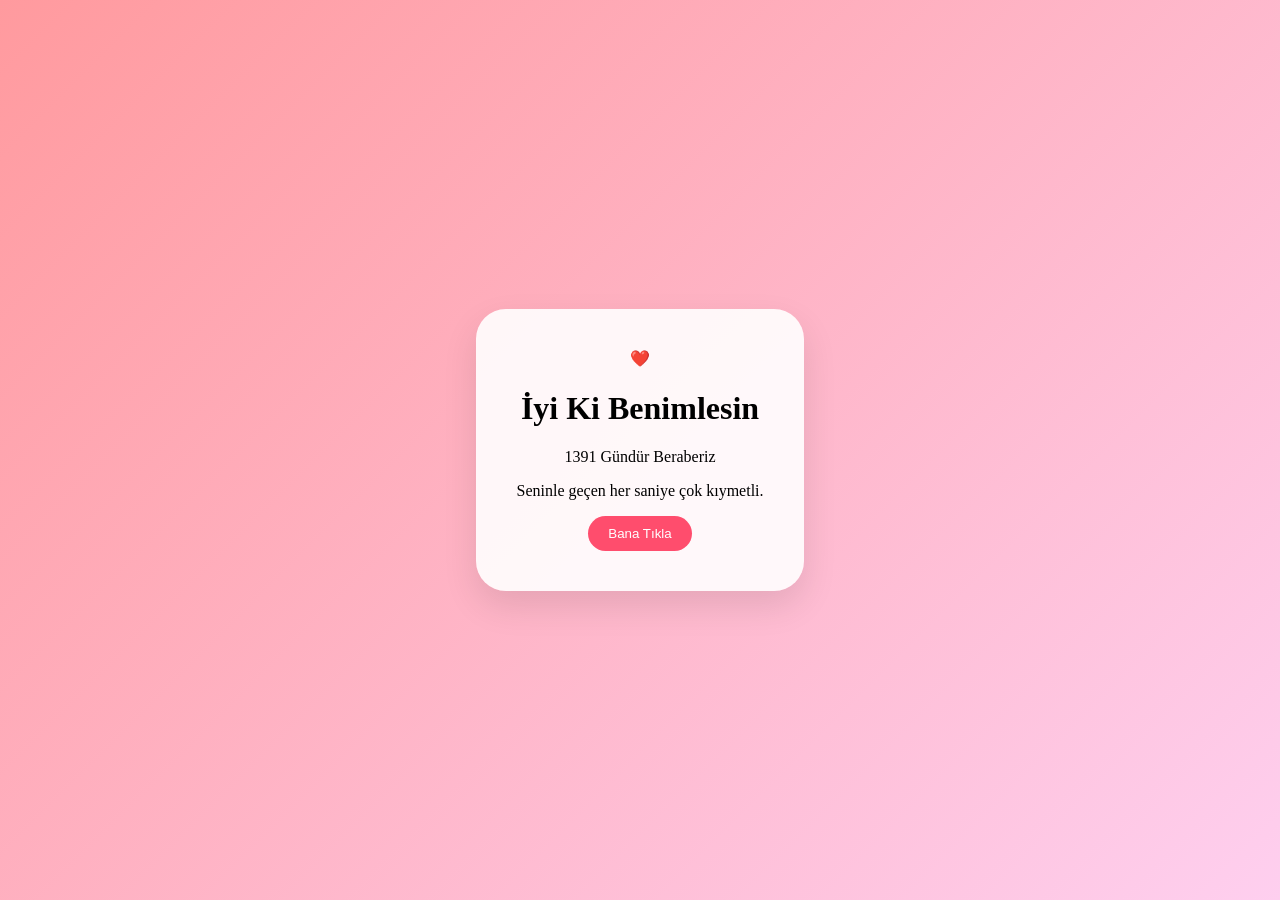
==== index.html @ 83ee34c5 "Add files via upload" ====
<link rel="stylesheet" href="style.css">
<!DOCTYPE html>
<html lang="tr">
<head>
    <meta charset="UTF-8">
    <title>Sana Özel | ❤️</title>
    <link rel="stylesheet" href="style.css">
</head>
<body>
    <div class="card">
        <div class="heart-icon">❤️</div>
        <h1>İyi Ki Benimlesin</h1>
        <div id="counter">Hesaplanıyor...</div>
        <p>Seninle geçen her saniye çok kıymetli.</p>
        <button onclick="mesajGoster()">Bana Tıkla</button>
    </div>
 <script src="script.js"></script>
</body>
</html>
---- style.css ----
body {
    background: linear-gradient(135deg, #ff9a9e 0%, #fecfef 100%);
    height: 100vh;
    display: flex;
    justify-content: center;
    align-items: center;
    margin: 0;
}

.card {
    background: rgba(255, 255, 255, 0.9);
    padding: 40px;
    border-radius: 30px;
    text-align: center;
    box-shadow: 0 15px 35px rgba(0,0,0,0.1);
}

button {
    background: #ff4d6d;
    color: white;
    border: none;
    padding: 10px 20px;
    border-radius: 20px;
    cursor: pointer;
    transition: 0.3s;
}

button:hover { transform: scale(1.1); }
---- style.css ----
body {
    background: linear-gradient(135deg, #ff9a9e 0%, #fecfef 100%);
    height: 100vh;
    display: flex;
    justify-content: center;
    align-items: center;
    margin: 0;
}

.card {
    background: rgba(255, 255, 255, 0.9);
    padding: 40px;
    border-radius: 30px;
    text-align: center;
    box-shadow: 0 15px 35px rgba(0,0,0,0.1);
}

button {
    background: #ff4d6d;
    color: white;
    border: none;
    padding: 10px 20px;
    border-radius: 20px;
    cursor: pointer;
    transition: 0.3s;
}

button:hover { transform: scale(1.1); }
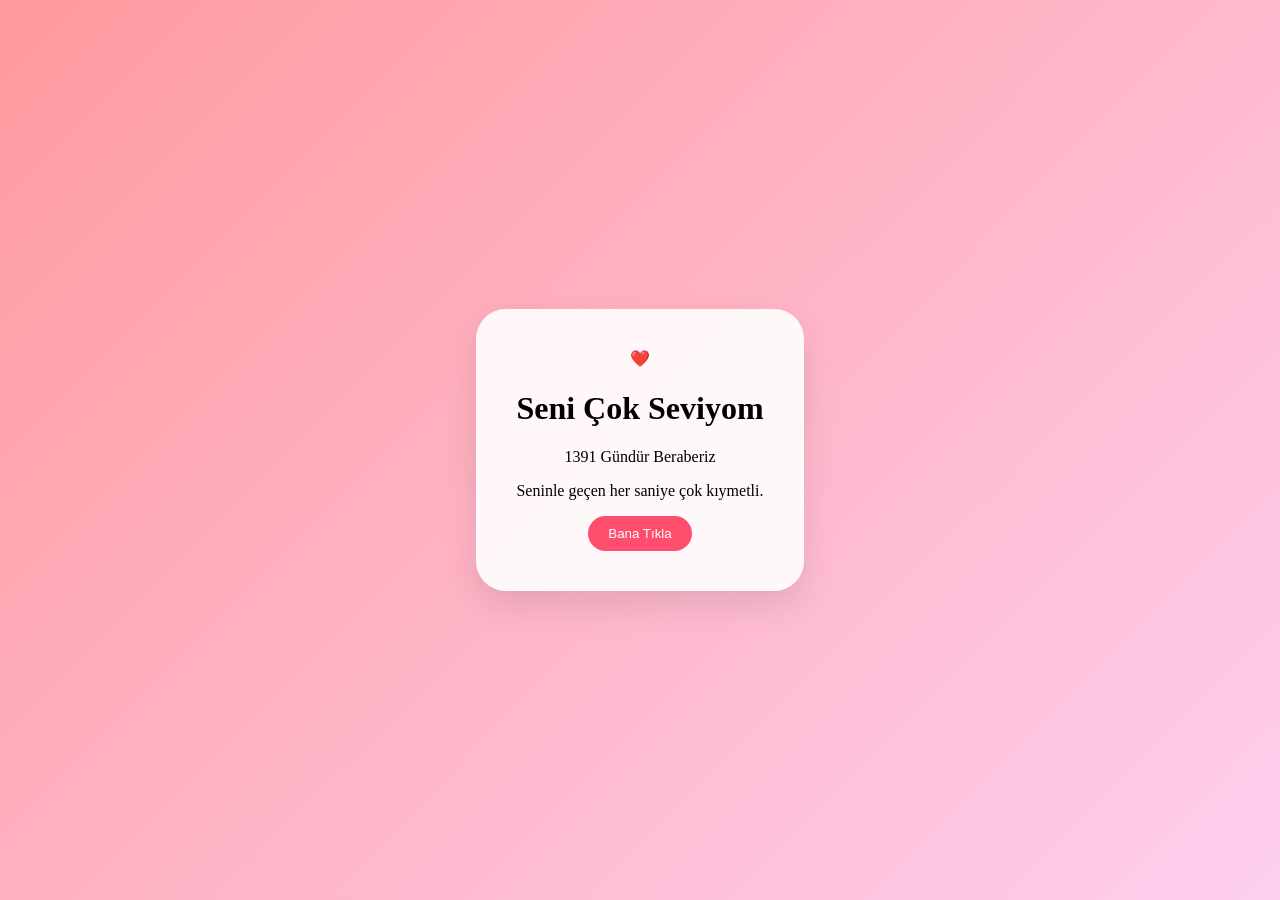
==== commit 3fb758ea: "Update index.html" ====
--- a/index.html
+++ b/index.html
@@ -9,11 +9,11 @@
 <body>
     <div class="card">
         <div class="heart-icon">❤️</div>
-        <h1>İyi Ki Benimlesin</h1>
+        <h1>Seni Çok Seviyom</h1>
         <div id="counter">Hesaplanıyor...</div>
         <p>Seninle geçen her saniye çok kıymetli.</p>
         <button onclick="mesajGoster()">Bana Tıkla</button>
     </div>
  <script src="script.js"></script>
 </body>
-</html>+</html>
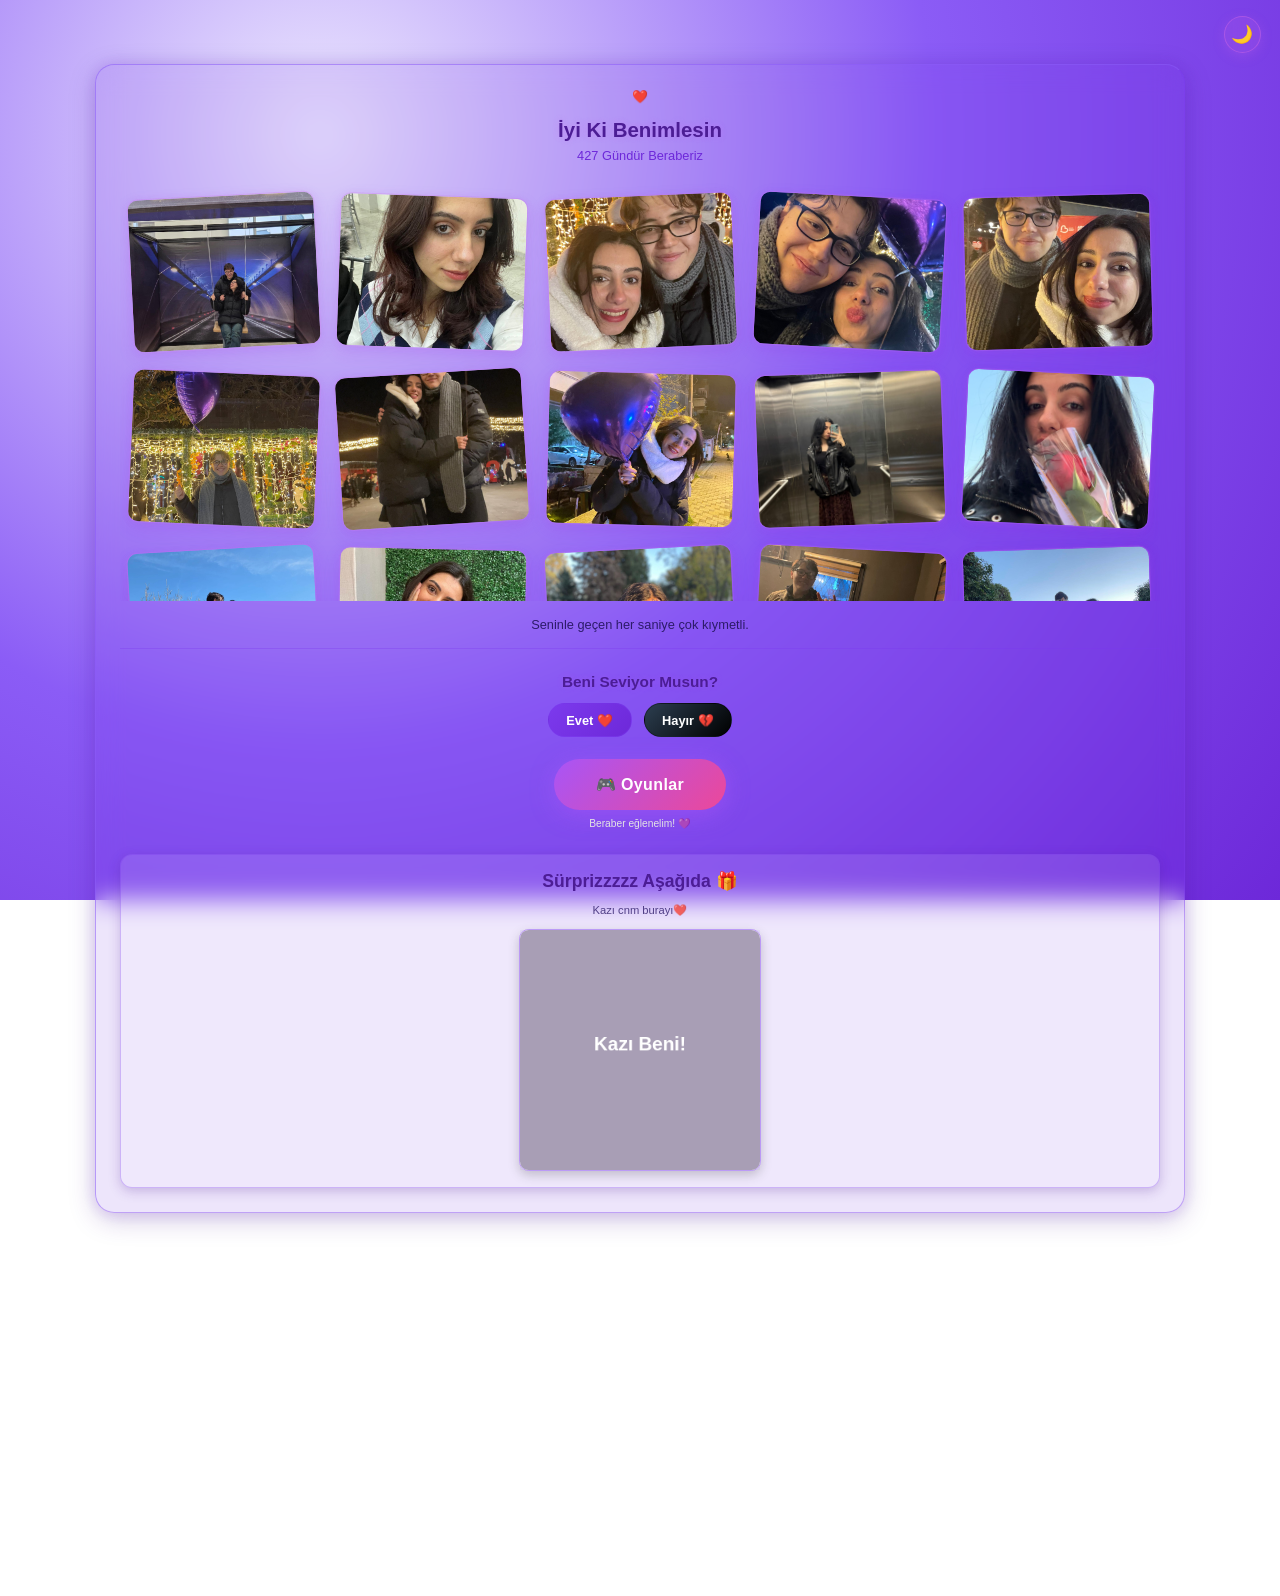
==== commit 6052b3bc: "Add files via upload" ====
--- a/index.html
+++ b/index.html
@@ -1,19 +1,113 @@
-<link rel="stylesheet" href="style.css">
 <!DOCTYPE html>
 <html lang="tr">
+
 <head>
     <meta charset="UTF-8">
+    <meta name="viewport" content="width=device-width, initial-scale=1.0">
     <title>Sana Özel | ❤️</title>
     <link rel="stylesheet" href="style.css">
 </head>
+
 <body>
+    <!-- Gece Modu Toggle Button -->
+    <button id="darkModeToggle" class="dark-mode-btn" title="Gece/Gündüz Modunu Değiştir">
+        <span class="btn-icon">🌙</span>
+    </button>
+
+    <!-- Gece Modu Yıldızları -->
+    <div id="starContainer" class="star-container"></div>
+
+    <!-- Gece Modu Mesajı -->
+    <div class="night-message">Sen benim karanlıktaki ışığımsın ✨</div>
+
     <div class="card">
         <div class="heart-icon">❤️</div>
-        <h1>Seni Çok Seviyom</h1>
+        <h1>İyi Ki Benimlesin</h1>
+
         <div id="counter">Hesaplanıyor...</div>
+
+        <div class="gallery">
+            <img src="foto1.jpeg" alt="Anı 1">
+            <img src="foto2.jpeg" alt="Anı 2">
+            <img src="foto3.jpeg" alt="Anı 3">
+            <img src="foto4.jpeg" alt="Anı 4">
+            <img src="foto5.jpeg" alt="Anı 5">
+            <img src="foto6.jpeg" alt="Anı 6">
+            <img src="foto7.jpeg" alt="Anı 7">
+            <img src="foto8.jpeg" alt="Anı 8">
+            <img src="foto9.jpeg" alt="Anı 9">
+            <img src="foto10.jpeg" alt="Anı 10">
+            <img src="foto11.jpeg" alt="Anı 11">
+            <img src="foto12.jpeg" alt="Anı 12">
+            <img src="foto13.jpeg" alt="Anı 13">
+            <img src="foto14.jpeg" alt="Anı 14">
+            <img src="foto15.jpeg" alt="Anı 15">
+        </div>
+
         <p>Seninle geçen her saniye çok kıymetli.</p>
-        <button onclick="mesajGoster()">Bana Tıkla</button>
+
+        <div class="question-box">
+            <h2>Beni Seviyor Musun?</h2>
+            <div class="action-buttons">
+                <button id="btnYes" onclick="loveYes()">Evet ❤️</button>
+                <button id="btnNo">Hayır 💔</button>
+            </div>
+        </div>
+
+        <!-- Oyunlar Linki -->
+        <div style="text-align:center; margin: 28px 0 8px;">
+            <a href="oyunlar.html" style="
+                display: inline-flex;
+                align-items: center;
+                gap: 14px;
+                background: linear-gradient(135deg, #a855f7, #ec4899);
+                color: white;
+                text-decoration: none;
+                padding: 20px 52px;
+                border-radius: 60px;
+                font-family: 'Outfit', sans-serif;
+                font-size: 1.25rem;
+                font-weight: 700;
+                letter-spacing: 0.5px;
+                box-shadow: 0 6px 28px rgba(168,85,247,0.55);
+                transition: transform 0.2s, box-shadow 0.2s;
+            " onmouseover="this.style.transform='translateY(-3px)';this.style.boxShadow='0 8px 30px rgba(168,85,247,0.65)'"
+                onmouseout="this.style.transform='';this.style.boxShadow='0 4px 20px rgba(168,85,247,0.45)'">
+                🎮 Oyunlar
+            </a>
+            <p style="color:#e4e4e4;font-size:0.8rem;margin-top:10px;">Beraber eğlenelim! 💜</p>
+        </div>
+
+        <!-- Kazı Kazan Oyunu -->
+        <div class="scratch-card-container">
+            <h3>Sürprizzzzz Aşağıda 🎁</h3>
+            <p class="scratch-instruction">Kazı cnm burayı❤️</p>
+            <div class="scratch-wrapper">
+                <!-- Kazındıktan sonra altta görünecek sürpriz içerik -->
+                <div class="scratch-content" id="scratchContent">
+                    <img src="foto1.jpeg" alt="Sürpriz Fotoğraf" class="scratch-image">
+                    <div class="scratch-message">Sonsuza dek seninle... 💜</div>
+                </div>
+                <!-- Üstteki kazınabilir katman -->
+                <canvas id="scratchCanvas"></canvas>
+            </div>
+        </div>
     </div>
- <script src="script.js"></script>
+
+    <!-- Modal Kutusu -->
+    <div id="imageModal" class="modal">
+        <span class="close-btn" onclick="closeModal()">&times;</span>
+        <button class="nav-btn prev-btn" onclick="prevImage()">&#10094;</button>
+        <button class="nav-btn next-btn" onclick="nextImage()">&#10095;</button>
+        <div class="modal-content">
+            <img id="modalImage" src="" alt="Büyütülmüş Fotoğraf">
+            <textarea id="modalText"
+                placeholder="Bu fotoğrafla ilgili bir anı veya not yaz... (Yazdıkların otomatik kaydedilir)"
+                oninput="saveText()"></textarea>
+        </div>
+    </div>
+
+    <script src="script.js"></script>
 </body>
-</html>
+
+</html>
--- a/style.css
+++ b/style.css
@@ -1,28 +1,873 @@
-body {
-    background: linear-gradient(135deg, #ff9a9e 0%, #fecfef 100%);
-    height: 100vh;
-    display: flex;
-    justify-content: center;
-    align-items: center;
-    margin: 0;
-}
-
-.card {
-    background: rgba(255, 255, 255, 0.9);
-    padding: 40px;
-    border-radius: 30px;
-    text-align: center;
-    box-shadow: 0 15px 35px rgba(0,0,0,0.1);
-}
-
-button {
-    background: #ff4d6d;
-    color: white;
-    border: none;
-    padding: 10px 20px;
-    border-radius: 20px;
-    cursor: pointer;
-    transition: 0.3s;
-}
-
-button:hover { transform: scale(1.1); }+/* Mor Rüya Tema Güncellemesi (Glassmorphism & Lavanta/Lila Tonları) */
+
+/* ===== CSS RENK VARİABLLERi ===== */
+:root {
+    /* AÇIK MOD — Aydınlık Violet-Mor Tema (koyu temayla uyumlu) */
+    --text-color: #2d1b69;
+    --title-color: #4c1d95;
+    --counter-color: #6d28d9;
+    --button-primary-1: #7c3aed;
+    --button-primary-2: #6d28d9;
+    --button-hover-1: #8b5cf6;
+    --button-hover-2: #7c3aed;
+    --button-secondary: #a78bfa;
+    --card-bg: rgba(109, 40, 217, 0.12);
+    --card-border: rgba(124, 58, 237, 0.4);
+    --card-border-light: rgba(139, 92, 246, 0.55);
+    --card-shadow: rgba(76, 29, 149, 0.25);
+    --card-shadow-light: rgba(109, 40, 217, 0.15);
+    --border-color: rgba(124, 58, 237, 0.3);
+    --scrollbar-track: rgba(109, 40, 217, 0.1);
+    --scrollbar-thumb: rgba(109, 40, 217, 0.4);
+    --scrollbar-thumb-hover: rgba(109, 40, 217, 0.7);
+    --img-border: rgba(124, 58, 237, 0.45);
+    --img-shadow: rgba(76, 29, 149, 0.25);
+    --img-shadow-light: rgba(109, 40, 217, 0.15);
+    --modal-bg: rgba(76, 29, 149, 0.5);
+    --modal-content-bg: rgba(109, 40, 217, 0.3);
+    --modal-border: rgba(139, 92, 246, 0.45);
+    --modal-shadow: rgba(76, 29, 149, 0.35);
+    --modal-text-bg: rgba(255, 255, 255, 0.2);
+    --modal-text-color: #1e0a4e;
+    --modal-text-placeholder: rgba(30, 10, 78, 0.45);
+    --close-btn-color: rgba(76, 29, 149, 0.85);
+    --close-btn-hover: #2d1b69;
+    --night-msg-bg: rgba(109, 40, 217, 0.18);
+    --night-msg-border: rgba(124, 58, 237, 0.4);
+    --night-msg-color: #2d1b69;
+    --dark-mode-btn-bg: rgba(109, 40, 217, 0.2);
+    --dark-mode-btn-border: rgba(124, 58, 237, 0.55);
+    --dark-mode-btn-hover-bg: rgba(109, 40, 217, 0.32);
+    --dark-mode-btn-shadow: rgba(109, 40, 217, 0.45);
+}
+
+body.dark-mode {
+    /* KOYU MOD (Dark Mode) - Koyu Mor Tema */
+    --bg-gradient-1: #0a0505;
+    --bg-gradient-2: #16213e;
+    --text-color: #e6e6fa;
+    --title-color: #e6e6fa;
+    --counter-color: #d8b4e2;
+    --button-primary-1: #9b59b6;
+    --button-primary-2: #6a0dad;
+    --button-hover-1: #a86cc1;
+    --button-hover-2: #7b1fa2;
+    --button-secondary: #553c60;
+    --card-bg: rgba(20, 5, 35, 0.35);
+    --card-border: rgba(100, 50, 150, 0.3);
+    --card-border-light: rgba(100, 50, 150, 0.2);
+    --card-shadow: rgba(0, 0, 0, 0.6);
+    --card-shadow-light: rgba(99, 39, 120, 0.3);
+    --border-color: rgba(255, 255, 255, 0.1);
+    --scrollbar-track: rgba(0, 0, 0, 0.2);
+    --scrollbar-thumb: rgba(155, 89, 182, 0.5);
+    --scrollbar-thumb-hover: rgba(155, 89, 182, 0.8);
+    --img-border: rgba(255, 255, 255, 0.2);
+    --img-shadow: rgba(0, 0, 0, 0.4);
+    --img-shadow-light: rgba(155, 89, 182, 0.15);
+    --modal-bg: rgba(10, 2, 15, 0.85);
+    --modal-content-bg: rgba(30, 10, 45, 0.4);
+    --modal-border: rgba(255, 255, 255, 0.15);
+    --modal-shadow: rgba(0, 0, 0, 0.5);
+    --modal-text-bg: rgba(0, 0, 0, 0.3);
+    --modal-text-color: #e6e6fa;
+    --modal-text-placeholder: rgba(230, 230, 250, 0.5);
+    --close-btn-color: rgba(255, 255, 255, 0.7);
+    --close-btn-hover: #fff;
+    --night-msg-bg: rgba(30, 10, 45, 0.6);
+    --night-msg-border: rgba(255, 255, 255, 0.2);
+    --night-msg-color: #e6e6fa;
+    --dark-mode-btn-bg: rgba(255, 255, 255, 0.1);
+    --dark-mode-btn-border: rgba(255, 255, 255, 0.2);
+    --dark-mode-btn-hover-bg: rgba(255, 255, 255, 0.2);
+    --dark-mode-btn-shadow: rgba(255, 255, 255, 0.3);
+}
+
+/* ===== GLOBAL AKIŞLI GEÇİŞ — tüm renkler kayarak değişsin ===== */
+*,
+*::before,
+*::after {
+    transition:
+        background-color 0.9s cubic-bezier(0.4, 0, 0.2, 1),
+        background 0.9s cubic-bezier(0.4, 0, 0.2, 1),
+        color 0.9s cubic-bezier(0.4, 0, 0.2, 1),
+        border-color 0.9s cubic-bezier(0.4, 0, 0.2, 1),
+        box-shadow 0.9s cubic-bezier(0.4, 0, 0.2, 1),
+        opacity 0.9s ease;
+}
+
+/* ===== AÇIK MOD (Light Mode) ===== */
+body {
+    /* Aydınlık mor — koyu temayla uyumlu gündüz rengi */
+    background: radial-gradient(circle at 25% 15%, #ede9fe 0%, #8b5cf6 50%, #6d28d9 100%);
+    background-attachment: fixed; /* Kaydırınca arka plan sabit kalsın */
+    min-height: 125vh; /* zoom: 0.8 olduğu için 100/0.8 = 125 */
+    width: 125vw;
+    display: flex;
+    justify-content: center;
+    padding: 60px 0; /* İçerik uzadıkça üstten kesilmemesi için padding */
+    box-sizing: border-box;
+    margin: 0;
+    color: var(--text-color);
+    font-family: 'Segoe UI', Tahoma, Geneva, Verdana, sans-serif;
+    overflow-y: auto; /* Site artık aşağı kaydırılabilir */
+    overflow-x: hidden;
+    position: relative;
+    zoom: 0.8; /* Tarayıcıdaki %80 görünümü varsayılan yapar */
+}
+
+/* Koyu mor arka plan katmanı — başta görünmez, dark modda üzerine SOLARAK gelir */
+body::before {
+    content: '';
+    position: fixed;
+    inset: 0;
+    background: radial-gradient(circle at 30% 20%, #1a0530 0%, #0d0120 40%, #07010f 100%);
+    opacity: 0;
+    transition: opacity 1.4s cubic-bezier(0.4, 0, 0.2, 1);
+    z-index: -1;
+    /* tüm içeriklerin arkasında */
+    pointer-events: none;
+}
+
+body.dark-mode::before {
+    opacity: 1;
+}
+
+/* Dinamik Kalp Efekti */
+.heart-particle {
+    position: fixed;
+    bottom: -10vh;
+    z-index: 0;
+    pointer-events: none;
+    animation: floatUp linear forwards;
+}
+
+.heart-particle.explosion {
+    position: absolute;
+    bottom: auto;
+    animation: none;
+}
+
+@keyframes floatUp {
+    0% {
+        opacity: 0;
+        transform: translateY(0) scale(0.3);
+    }
+
+    15% {
+        opacity: 0.7;
+        transform: translateY(-15vh) scale(1);
+    }
+
+    85% {
+        opacity: 0.7;
+        transform: translateY(-85vh) scale(1);
+    }
+
+    100% {
+        opacity: 0;
+        transform: translateY(-110vh) scale(0.5);
+    }
+}
+
+/* Glassmorphism Kart Efekti */
+.card {
+    background: var(--card-bg);
+    padding: 30px;
+    border-radius: 24px;
+    text-align: center;
+    box-shadow: 0 8px 32px 0 var(--card-shadow), 0 0 20px var(--card-shadow-light);
+    border: 2px solid var(--card-border);
+    border-top: 2px solid var(--card-border-light);
+    border-left: 2px solid var(--card-border-light);
+    backdrop-filter: blur(16px);
+    -webkit-backdrop-filter: blur(16px);
+    width: 98%;
+    max-width: 1300px !important;
+    margin: 20px auto;
+    position: relative;
+    z-index: 10;
+    transition: all 0.8s ease;
+    overflow: hidden;
+}
+
+.card h1 {
+    font-size: 1.6rem;
+    margin-bottom: 8px;
+    color: var(--title-color);
+    text-shadow: 0 0 8px rgba(200, 100, 230, 0.3);
+    transition: color 0.8s ease;
+}
+
+#counter {
+    font-size: 1rem;
+    margin-bottom: 15px;
+    color: var(--counter-color);
+    font-weight: 500;
+    transition: color 0.8s ease;
+}
+
+button {
+    background: linear-gradient(135deg, var(--button-primary-1), var(--button-primary-2));
+    color: white;
+    border: 1px solid var(--card-border);
+    padding: 10px 22px;
+    border-radius: 25px;
+    font-size: 1rem;
+    font-weight: bold;
+    cursor: pointer;
+    transition: all 0.8s ease;
+    backdrop-filter: blur(5px);
+}
+
+button:hover {
+    transform: translateY(-2px) scale(1.05);
+    box-shadow: 0 5px 15px var(--card-border);
+    background: linear-gradient(135deg, var(--button-hover-1), var(--button-hover-2));
+}
+
+/* Soru Bölümü Stilleri */
+.question-box {
+    margin-top: 20px;
+    padding-top: 15px;
+    border-top: 2px solid var(--border-color);
+}
+
+.question-box h2 {
+    font-size: 1.2rem;
+    margin-bottom: 15px;
+    color: var(--title-color);
+    text-shadow: 0 0 8px rgba(200, 100, 230, 0.2);
+    transition: color 0.8s ease;
+}
+
+.action-buttons {
+    display: flex;
+    justify-content: center;
+    gap: 15px;
+    min-height: 42px;
+}
+
+#btnNo {
+    background: linear-gradient(135deg, #2c3e50, #000000);
+    color: #ffffff;
+    border: 1px solid rgba(0, 0, 0, 0.3);
+    z-index: 100;
+    transition: all 0.15s ease-out !important; /* Kaçma hızını arttırmak için süreyi kısalttım */
+}
+
+#btnNo:hover {
+    box-shadow: 0 5px 15px rgba(0, 0, 0, 0.4);
+    background: linear-gradient(135deg, #34495e, #111111);
+}
+
+/* Galeri Düzeni */
+.gallery {
+    display: grid;
+    grid-template-columns: repeat(auto-fit, minmax(220px, 1fr));
+    gap: 28px;
+    margin: 20px 0;
+    max-height: 55vh;
+    overflow-y: auto;
+    overflow-x: visible;
+    padding: 20px 12px 12px 12px; /* üstten ekstra boşluk — hover'da üst fotoğraflar kesilmez */
+    /* Scrollbar tasarımı - Mor konsepte uygun */
+}
+
+.gallery::-webkit-scrollbar {
+    width: 12px; /* Daha kalın ve tutması kolay */
+}
+
+.gallery::-webkit-scrollbar-track {
+    background: rgba(139, 92, 246, 0.15);
+    border-radius: 10px;
+}
+
+.gallery::-webkit-scrollbar-thumb {
+    background: rgba(91, 33, 182, 0.85); /* Koyu patlıcan moru */
+    border-radius: 10px;
+    border: 2px solid rgba(255, 255, 255, 0.3);
+}
+
+.gallery::-webkit-scrollbar-thumb:hover {
+    background: rgba(76, 29, 149, 1); /* Daha da koyu mor */
+}
+
+.gallery img {
+    width: 100%;
+    height: 190px;
+    object-fit: cover;
+    border-radius: 14px;
+    /* Açık mor kenarlığı */
+    border: 2px solid rgba(200, 100, 230, 0.3);
+    box-shadow: 0 8px 20px rgba(138, 43, 226, 0.15), 0 2px 8px rgba(200, 100, 230, 0.1);
+    transition: all 0.4s cubic-bezier(0.175, 0.885, 0.32, 1.275);
+    transform-origin: center;
+}
+
+/* Masaya atılmış fotoğraf havası - her birine farklı açı */
+.gallery img:nth-child(1) {
+    transform: rotate(-3deg);
+}
+
+.gallery img:nth-child(2) {
+    transform: rotate(2deg);
+}
+
+.gallery img:nth-child(3) {
+    transform: rotate(-2.5deg);
+}
+
+.gallery img:nth-child(4) {
+    transform: rotate(3deg);
+}
+
+.gallery img:nth-child(5) {
+    transform: rotate(-1.5deg);
+}
+
+.gallery img:nth-child(6) {
+    transform: rotate(2.5deg);
+}
+
+.gallery img:nth-child(7) {
+    transform: rotate(-3.5deg);
+}
+
+.gallery img:nth-child(8) {
+    transform: rotate(1.5deg);
+}
+
+.gallery img:nth-child(9) {
+    transform: rotate(-2deg);
+}
+
+.gallery img:nth-child(10) {
+    transform: rotate(2.8deg);
+}
+
+.gallery img:nth-child(11) {
+    transform: rotate(-3.2deg);
+}
+
+.gallery img:nth-child(12) {
+    transform: rotate(1.2deg);
+}
+
+.gallery img:nth-child(13) {
+    transform: rotate(-2.8deg);
+}
+
+.gallery img:nth-child(14) {
+    transform: rotate(3.1deg);
+}
+
+.gallery img:nth-child(15) {
+    transform: rotate(-1.8deg);
+}
+
+/* Fotoğrafın üzerine gelince büyüme efekti */
+.gallery img:hover {
+    transform: scale(1.1) translateY(-8px) rotate(0deg);
+    z-index: 2;
+    border-color: rgba(200, 100, 230, 0.6);
+    box-shadow: 0 15px 35px rgba(200, 100, 230, 0.3), 0 5px 12px rgba(200, 100, 230, 0.15);
+}
+
+/* Modal (Büyütülmüş Fotoğraf) Stilleri */
+.modal {
+    display: none;
+    position: fixed;
+    z-index: 100;
+    left: 0;
+    top: 0;
+    width: 100%;
+    height: 100%;
+    /* Açık mod: Premium derinlikli glassmorphism arka plan */
+    background: radial-gradient(circle at center, rgba(167, 139, 250, 0.45) 0%, rgba(88, 28, 135, 0.85) 100%);
+    backdrop-filter: blur(16px) saturate(180%);
+    -webkit-backdrop-filter: blur(16px) saturate(180%);
+    justify-content: center;
+    align-items: center;
+    flex-direction: column;
+    transition: background 0.8s ease, backdrop-filter 0.8s ease;
+}
+
+.modal-content {
+    /* Açık mod: Şeffaf buzlu cam görünümü */
+    background: linear-gradient(135deg, rgba(255, 255, 255, 0.25), rgba(255, 255, 255, 0.05));
+    backdrop-filter: blur(25px);
+    -webkit-backdrop-filter: blur(25px);
+    padding: 25px;
+    border-radius: 20px;
+    text-align: center;
+    max-width: 90%;
+    max-height: 90%;
+    display: flex;
+    flex-direction: column;
+    align-items: center;
+    box-shadow: 0 20px 50px rgba(76, 29, 149, 0.4), 0 0 30px rgba(167, 139, 250, 0.3);
+    border: 1px solid rgba(255, 255, 255, 0.5);
+    border-top: 1px solid rgba(255, 255, 255, 0.8);
+    border-left: 1px solid rgba(255, 255, 255, 0.8);
+    transition: all 0.6s ease;
+}
+
+#modalImage {
+    max-width: 100%;
+    max-height: 70vh;
+    border-radius: 12px;
+    object-fit: contain;
+    /* Açık border */
+    border: 2px solid rgba(200, 100, 230, 0.3);
+    box-shadow: 0 5px 25px rgba(138, 43, 226, 0.2);
+    transition: transform 0.15s ease-out;
+}
+
+#modalText {
+    width: 100%;
+    min-width: 280px;
+    height: 85px;
+    margin-top: 20px;
+    padding: 15px;
+    border-radius: 12px;
+    /* Açık mod text area */
+    border: 2px solid rgba(200, 100, 230, 0.3);
+    background: rgba(255, 255, 255, 0.5);
+    color: #5a3f6b;
+    font-family: inherit;
+    font-size: 15px;
+    resize: none;
+    outline: none;
+    transition: all 0.3s ease;
+}
+
+#modalText::placeholder {
+    color: rgba(90, 63, 107, 0.5);
+}
+
+#modalText:focus {
+    border-color: rgba(200, 100, 230, 0.6);
+    background: rgba(255, 255, 255, 0.7);
+    box-shadow: 0 0 15px rgba(200, 100, 230, 0.3);
+}
+
+.close-btn {
+    position: absolute;
+    top: 20px;
+    right: 35px;
+    color: rgba(106, 45, 127, 0.7);
+    font-size: 45px;
+    font-weight: bold;
+    cursor: pointer;
+    transition: all 0.3s ease;
+    text-shadow: 0 0 5px rgba(200, 100, 230, 0.3);
+}
+
+.close-btn:hover {
+    color: #6a2d7f;
+    transform: scale(1.1) rotate(90deg);
+}
+
+/* Modal Navigasyon Butonları (Önceki/Sonraki) */
+.nav-btn {
+    position: absolute;
+    top: 50%;
+    transform: translateY(-50%);
+    background: rgba(255, 255, 255, 0.15);
+    backdrop-filter: blur(8px);
+    border: 1px solid rgba(255, 255, 255, 0.3);
+    color: rgba(255, 255, 255, 0.9);
+    font-size: 2rem;
+    width: 60px;
+    height: 60px;
+    border-radius: 50%;
+    display: flex;
+    justify-content: center;
+    align-items: center;
+    cursor: pointer;
+    transition: all 0.3s ease;
+    z-index: 105;
+    box-shadow: 0 4px 15px rgba(0, 0, 0, 0.2);
+}
+
+.nav-btn:hover {
+    background: rgba(255, 255, 255, 0.3);
+    transform: translateY(-50%) scale(1.1);
+    box-shadow: 0 6px 20px rgba(0, 0, 0, 0.3);
+}
+
+.nav-btn:active {
+    transform: translateY(-50%) scale(0.95);
+}
+
+.prev-btn {
+    left: 40px;
+}
+
+.next-btn {
+    right: 40px;
+}
+
+/* Mobilde ok butonlarını biraz küçültelim */
+@media (max-width: 768px) {
+    .nav-btn {
+        width: 45px;
+        height: 45px;
+        font-size: 1.5rem;
+    }
+    .prev-btn { left: 15px; }
+    .next-btn { right: 15px; }
+}
+
+/* ===== GECE MODU STİLLERİ ===== */
+
+/* ===== TEMA DEĞİŞTİRME BUTONU ===== */
+.dark-mode-btn {
+    position: fixed;
+    top: 20px;
+    right: 24px;
+    z-index: 9999;
+    background: rgba(200, 100, 230, 0.18);
+    border: 2px solid rgba(200, 100, 230, 0.5);
+    border-radius: 50%;
+    width: 46px;
+    height: 46px;
+    padding: 0;
+    font-size: 22px;
+    cursor: pointer;
+    backdrop-filter: blur(10px);
+    -webkit-backdrop-filter: blur(10px);
+    display: flex;
+    justify-content: center;
+    align-items: center;
+    transition: transform 0.4s cubic-bezier(0.34, 1.56, 0.64, 1),
+        box-shadow 0.4s ease,
+        background 0.9s ease !important;
+    box-shadow: 0 4px 15px rgba(200, 100, 230, 0.25);
+    user-select: none;
+}
+
+/* Emoji kısmı dönüş animasyonu */
+.dark-mode-btn .btn-icon {
+    display: inline-block;
+    line-height: 1;
+    transition: transform 0.6s cubic-bezier(0.34, 1.56, 0.64, 1) !important;
+}
+
+.dark-mode-btn:hover {
+    transform: scale(1.15);
+    box-shadow: 0 6px 20px rgba(200, 100, 230, 0.5);
+    background: rgba(200, 100, 230, 0.28);
+}
+
+.dark-mode-btn:hover .btn-icon {
+    transform: rotate(30deg) scale(1.15);
+}
+
+body.dark-mode .dark-mode-btn {
+    background: rgba(155, 89, 182, 0.2);
+    border: 2px solid rgba(155, 89, 182, 0.4);
+    box-shadow: 0 4px 15px rgba(138, 43, 226, 0.3);
+}
+
+body.dark-mode .dark-mode-btn:hover {
+    background: rgba(155, 89, 182, 0.35);
+    box-shadow: 0 6px 20px rgba(138, 43, 226, 0.5);
+}
+
+/* Yıldız Konteyner */
+.star-container {
+    position: fixed;
+    top: 0;
+    left: 0;
+    width: 100%;
+    height: 100%;
+    z-index: 1;
+    pointer-events: none;
+    opacity: 0;
+    transition: opacity 0.6s ease;
+}
+
+.star-container.active {
+    opacity: 1;
+}
+
+/* Yıldızlar */
+.star {
+    position: absolute;
+    width: 2px;
+    height: 2px;
+    background: white;
+    border-radius: 50%;
+    animation: twinkle 3s infinite;
+}
+
+/* Yıldız Kıpıldama Animasyonu */
+@keyframes twinkle {
+
+    0%,
+    100% {
+        opacity: 0.3;
+    }
+
+    50% {
+        opacity: 1;
+    }
+}
+
+/* ===== KAZI KAZAN OYUNU ===== */
+.scratch-card-container {
+    margin-top: 30px;
+    padding: 20px;
+    background: rgba(255, 255, 255, 0.1);
+    border-radius: 15px;
+    border: 1px solid var(--border-color);
+    box-shadow: 0 4px 15px var(--card-shadow);
+    text-align: center;
+}
+
+.scratch-card-container h3 {
+    margin: 0 0 10px 0;
+    color: var(--title-color);
+    font-size: 22px;
+}
+
+.scratch-instruction {
+    font-size: 14px;
+    color: var(--text-color);
+    margin-bottom: 15px;
+    opacity: 0.8;
+}
+
+.scratch-wrapper {
+    position: relative;
+    width: 300px;
+    height: 300px;
+    margin: 0 auto;
+    border-radius: 12px;
+    overflow: hidden;
+    box-shadow: 0 5px 15px rgba(0, 0, 0, 0.2);
+    border: 2px solid var(--img-border);
+}
+
+.scratch-content {
+    position: absolute;
+    top: 0;
+    left: 0;
+    width: 100%;
+    height: 100%;
+    display: flex;
+    flex-direction: column;
+    justify-content: center;
+    align-items: center;
+    background: rgba(255, 255, 255, 0.6);
+    backdrop-filter: blur(5px);
+    z-index: 1;
+}
+
+.scratch-image {
+    width: 80%;
+    height: 75%;
+    object-fit: cover;
+    border-radius: 8px;
+    margin-bottom: 10px;
+    border: 2px solid var(--img-border);
+}
+
+.scratch-message {
+    font-size: 16px;
+    font-weight: bold;
+    color: var(--title-color);
+    text-shadow: 0 1px 3px rgba(255,255,255,0.8);
+}
+
+#scratchCanvas {
+    position: absolute;
+    top: 0;
+    left: 0;
+    width: 100%;
+    height: 100%;
+    z-index: 2;
+    cursor: pointer;
+    touch-action: none; /* Mobilde scroll'u engeller */
+}
+
+/* Gece Modu Mesajı */
+.night-message {
+    position: fixed;
+    bottom: 30px;
+    left: 50%;
+    transform: translateX(-50%);
+    background: rgba(200, 100, 230, 0.2);
+    border: 1px solid rgba(200, 100, 230, 0.3);
+    padding: 12px 25px;
+    border-radius: 30px;
+    color: #6a2d7f;
+    font-size: 14px;
+    text-align: center;
+    backdrop-filter: blur(10px);
+    z-index: 50;
+    opacity: 0;
+    transition: opacity 0.6s ease;
+    pointer-events: none;
+    box-shadow: 0 5px 20px rgba(138, 43, 226, 0.1);
+}
+
+.night-message.active {
+    opacity: 1;
+}
+
+/* Dark mode'da night message */
+body.dark-mode .night-message {
+    background: rgba(30, 10, 45, 0.6);
+    border: 1px solid rgba(255, 255, 255, 0.2);
+    color: #e6e6fa;
+    box-shadow: 0 5px 20px rgba(0, 0, 0, 0.3);
+}
+
+/* ===== DARK MODE (Koyu Mod) ===== */
+body.dark-mode {
+    /* Arka plan artık body::before üzerinden opacity ile geçiş yapıyor */
+    color: #e6e6fa;
+}
+
+body.dark-mode .card {
+    background: rgba(20, 5, 35, 0.35);
+    box-shadow: 0 8px 32px 0 rgba(0, 0, 0, 0.6), 0 0 30px rgba(99, 39, 120, 0.3);
+    border: 1px solid rgba(100, 50, 150, 0.3);
+}
+
+body.dark-mode .card h1 {
+    color: #e6e6fa;
+    text-shadow: 0 0 15px rgba(155, 89, 182, 0.5);
+}
+
+body.dark-mode #counter {
+    color: #d8b4e2;
+}
+
+body.dark-mode .question-box h2 {
+    color: #e6e6fa;
+    text-shadow: 0 0 12px rgba(155, 89, 182, 0.6);
+}
+
+body.dark-mode .question-box {
+    border-top: 1px solid rgba(255, 255, 255, 0.1);
+}
+
+body.dark-mode button {
+    background: linear-gradient(135deg, #9b59b6, #6a0dad);
+    border: 1px solid rgba(255, 255, 255, 0.2);
+}
+
+body.dark-mode button:hover {
+    box-shadow: 0 5px 15px rgba(155, 89, 182, 0.5);
+    background: linear-gradient(135deg, #a14ec4, #7b1fa2);
+}
+
+body.dark-mode #btnNo {
+    background: linear-gradient(135deg, #1a1a1a, #000000);
+    border: 1px solid rgba(255, 255, 255, 0.1);
+    color: #cccccc;
+}
+
+body.dark-mode #btnNo:hover {
+    box-shadow: 0 5px 15px rgba(0, 0, 0, 0.6);
+    background: linear-gradient(135deg, #2a2a2a, #050505);
+}
+
+body.dark-mode .gallery::-webkit-scrollbar-track {
+    background: rgba(0, 0, 0, 0.3);
+}
+
+body.dark-mode .gallery::-webkit-scrollbar-thumb {
+    background: rgba(107, 33, 168, 0.9); /* Koyu gece moru */
+    border: 2px solid rgba(0, 0, 0, 0.4);
+}
+
+body.dark-mode .gallery::-webkit-scrollbar-thumb:hover {
+    background: rgba(88, 28, 135, 1);
+}
+
+body.dark-mode .gallery img {
+    border: 1.5px solid rgba(139, 92, 246, 0.3);
+    box-shadow:
+        0 4px 15px rgba(0, 0, 0, 0.5),
+        0 0 0 0px rgba(139, 92, 246, 0);
+    transition:
+        transform 0.4s cubic-bezier(0.175, 0.885, 0.32, 1.275),
+        box-shadow 0.4s ease,
+        border-color 0.4s ease;
+}
+
+body.dark-mode .scratch-card-container {
+    background: rgba(0, 0, 0, 0.2);
+}
+
+body.dark-mode .scratch-content {
+    background: rgba(30, 10, 45, 0.7);
+}
+
+body.dark-mode .scratch-message {
+    text-shadow: 0 1px 3px rgba(0,0,0,0.8);
+}
+
+body.dark-mode .gallery img:hover {
+    border-color: rgba(167, 139, 250, 0.85);
+    box-shadow:
+        /* dış aura — geniş ve yumuşak */
+        0 0 30px rgba(139, 92, 246, 0.35),
+        /* orta parlama */
+        0 0 15px rgba(167, 139, 250, 0.5),
+        /* iç kılıf — çerçeve ışığı */
+        0 0 0 2px rgba(139, 92, 246, 0.45),
+        /* derinlik gölgesi */
+        0 12px 30px rgba(0, 0, 0, 0.6);
+}
+
+body.dark-mode .modal {
+    background: radial-gradient(circle at center, rgba(30, 10, 45, 0.65) 0%, rgba(5, 1, 10, 0.95) 100%);
+}
+
+body.dark-mode .modal-content {
+    background: linear-gradient(135deg, rgba(255, 255, 255, 0.08), rgba(255, 255, 255, 0.02));
+    border: 1px solid rgba(255, 255, 255, 0.2);
+    border-top: 1px solid rgba(255, 255, 255, 0.3);
+    border-left: 1px solid rgba(255, 255, 255, 0.3);
+    box-shadow: 0 20px 50px rgba(0, 0, 0, 0.8), 0 0 30px rgba(138, 43, 226, 0.3);
+}
+
+body.dark-mode #modalImage {
+    border: 1px solid rgba(255, 255, 255, 0.2);
+    box-shadow: 0 5px 25px rgba(0, 0, 0, 0.5);
+}
+
+body.dark-mode #modalText {
+    border: 1px solid rgba(255, 255, 255, 0.2);
+    background: rgba(0, 0, 0, 0.3);
+    color: #e6e6fa;
+}
+
+body.dark-mode #modalText::placeholder {
+    color: rgba(230, 230, 250, 0.5);
+}
+
+body.dark-mode #modalText:focus {
+    border-color: rgba(200, 162, 200, 0.6);
+    background: rgba(0, 0, 0, 0.4);
+    box-shadow: 0 0 15px rgba(155, 89, 182, 0.3);
+}
+
+body.dark-mode .close-btn {
+    color: rgba(255, 255, 255, 0.7);
+    text-shadow: 0 0 10px rgba(0, 0, 0, 0.5);
+}
+
+body.dark-mode .close-btn:hover {
+    color: #fff;
+}
+
+body.dark-mode .heart-particle {
+    opacity: 0.5;
+}
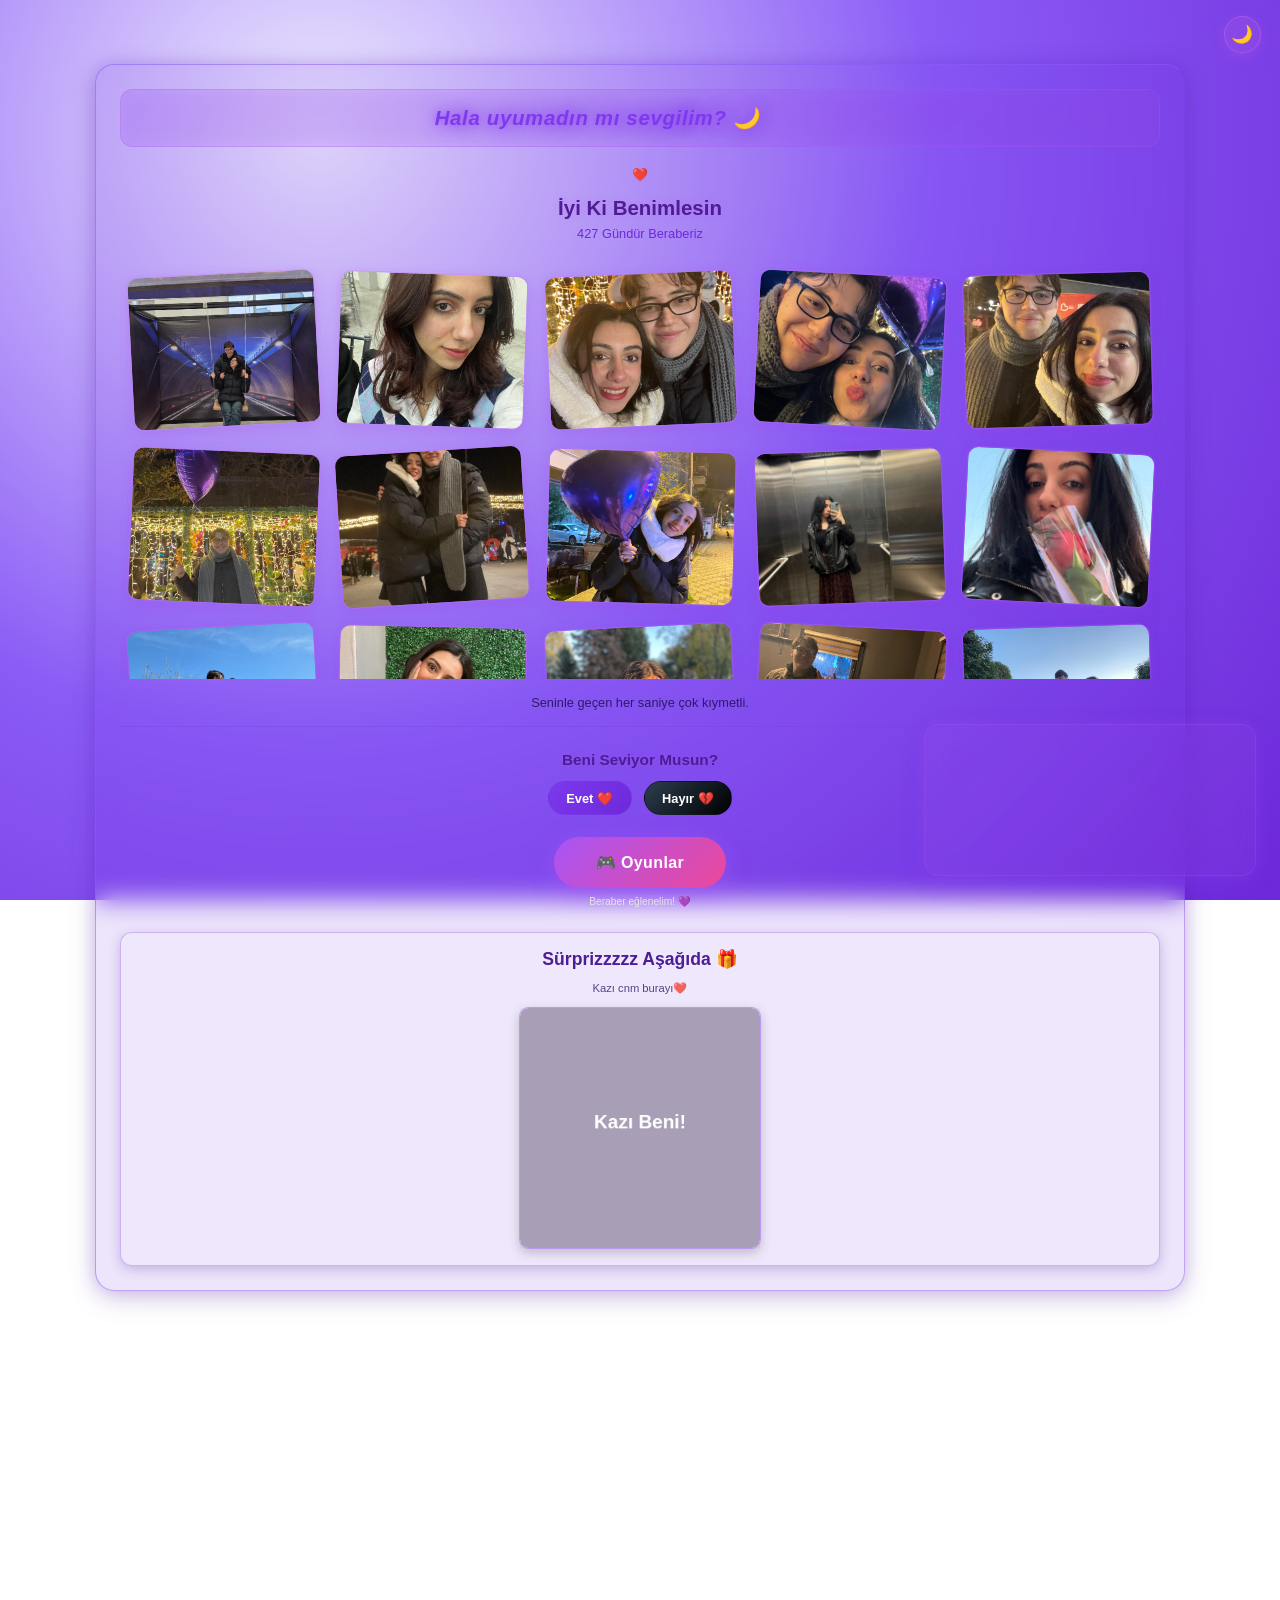
==== commit b2699d8b: "Add files via upload" ====
--- a/index.html
+++ b/index.html
@@ -21,6 +21,12 @@
     <div class="night-message">Sen benim karanlıktaki ışığımsın ✨</div>
 
     <div class="card">
+        <!-- ===== ZAMAN DUYARLI KARŞILAMA MODÜLÜ ===== -->
+        <div class="time-greeting-container">
+            <h2 id="timeGreeting" class="time-greeting">Günaydın gün ışığım! ☀️</h2>
+        </div>
+        <!-- ===== ZAMAN DUYARLI KARŞILAMA MODÜLÜ SONU ===== -->
+
         <div class="heart-icon">❤️</div>
         <h1>İyi Ki Benimlesin</h1>
 
@@ -107,6 +113,12 @@
         </div>
     </div>
 
+    <!-- ===== SPOTIFY MÜZİK ÇALAR MODÜLÜ ===== -->
+    <div class="spotify-player-container">
+        <iframe style="border-radius: 12px" src="https://open.spotify.com/intl-tr/track/2ipNyTcdbr2oJhNtgE91vD" width="100%" height="152" frameBorder="0" allowfullscreen="" allow="autoplay; clipboard-write; encrypted-media; fullscreen; picture-in-picture" loading="lazy"></iframe>
+    </div>
+    <!-- ===== SPOTIFY MÜZİK ÇALAR MODÜLÜ SONU ===== -->
+
     <script src="script.js"></script>
 </body>
 
--- a/style.css
+++ b/style.css
@@ -871,3 +871,141 @@
 body.dark-mode .heart-particle {
     opacity: 0.5;
 }
+
+/* ===== ZAMAN DUYARLI KARŞILAMA MODÜLÜ - LILA TEMA ===== */
+.time-greeting-container {
+    position: relative;
+    width: 100%;
+    text-align: center;
+    margin: 0 auto 25px auto;
+    padding: 20px 25px;
+    background: linear-gradient(135deg, rgba(168, 85, 247, 0.15), rgba(196, 100, 230, 0.1));
+    border-radius: 16px;
+    border: 1px solid rgba(168, 85, 247, 0.3);
+    backdrop-filter: blur(10px);
+    box-sizing: border-box;
+    display: flex;
+    justify-content: center;
+    align-items: center;
+    animation: greetingFadeIn 0.8s cubic-bezier(0.55, 0.86, 0.45, 0.94) forwards;
+}
+
+.time-greeting {
+    font-size: 1.6rem;
+    font-weight: 800;
+    letter-spacing: 0.8px;
+    margin: 0 0 0 21ch;
+    padding: 0;
+    color: #7c3aed;
+    /* Parlak Lila Glow Efekti */
+    text-shadow: 
+        0 0 8px rgba(168, 85, 247, 0.6),
+        0 0 16px rgba(124, 58, 237, 0.5),
+        0 0 24px rgba(109, 40, 217, 0.4);
+    font-family: 'Outfit', 'Segoe UI', sans-serif;
+    font-style: italic;
+    transition: all 0.8s cubic-bezier(0.4, 0, 0.2, 1);
+    white-space: nowrap;
+}
+
+/* Koyu Modda Lila Parlaması Daha Belirgin ve Okunabilir */
+body.dark-mode .time-greeting-container {
+    background: linear-gradient(135deg, rgba(155, 89, 182, 0.2), rgba(138, 43, 226, 0.15));
+    border: 1px solid rgba(168, 85, 247, 0.4);
+}
+
+body.dark-mode .time-greeting {
+    color: #e6d7ff;
+    text-shadow: 
+        0 0 10px rgba(200, 162, 200, 0.8),
+        0 0 20px rgba(168, 85, 247, 0.7),
+        0 0 30px rgba(138, 43, 226, 0.5);
+}
+
+/* Fade-In Animasyonu */
+@keyframes greetingFadeIn {
+    0% {
+        opacity: 0;
+        transform: translateY(-15px);
+        filter: blur(4px);
+    }
+    100% {
+        opacity: 1;
+        transform: translateY(0);
+        filter: blur(0);
+    }
+}
+
+/* Küçük Ekranlar İçin Responsive */
+@media (max-width: 768px) {
+    .time-greeting {
+        font-size: 1.3rem;
+        letter-spacing: 0.5px;
+    }
+    
+    .time-greeting-container {
+        padding: 15px 20px;
+        margin-bottom: 20px;
+    }
+}
+
+/* ===== SPOTIFY MÜZİK ÇALAR MODÜLÜ ===== */
+.spotify-player-container {
+    position: fixed;
+    bottom: 30px;
+    right: 30px;
+    width: 380px;
+    max-width: calc(100vw - 60px);
+    z-index: 30;
+    padding: 16px;
+    background: linear-gradient(135deg, rgba(168, 85, 247, 0.15), rgba(196, 100, 230, 0.1));
+    border-radius: 18px;
+    border: 1px solid rgba(168, 85, 247, 0.3);
+    backdrop-filter: blur(12px);
+    -webkit-backdrop-filter: blur(12px);
+    box-shadow: 0 8px 32px rgba(124, 58, 237, 0.25), 0 0 20px rgba(168, 85, 247, 0.2);
+    transition: all 0.4s cubic-bezier(0.4, 0, 0.2, 1);
+    opacity: 0.85;
+}
+
+.spotify-player-container:hover {
+    opacity: 1;
+    box-shadow: 0 12px 40px rgba(124, 58, 237, 0.35), 0 0 25px rgba(168, 85, 247, 0.3);
+    background: linear-gradient(135deg, rgba(168, 85, 247, 0.25), rgba(196, 100, 230, 0.2));
+    transform: translateY(-5px);
+}
+
+/* Koyu Modda Spotify Çalar */
+body.dark-mode .spotify-player-container {
+    background: linear-gradient(135deg, rgba(155, 89, 182, 0.2), rgba(138, 43, 226, 0.15));
+    border: 1px solid rgba(168, 85, 247, 0.4);
+    box-shadow: 0 8px 32px rgba(0, 0, 0, 0.5), 0 0 20px rgba(138, 43, 226, 0.25);
+}
+
+body.dark-mode .spotify-player-container:hover {
+    background: linear-gradient(135deg, rgba(155, 89, 182, 0.3), rgba(138, 43, 226, 0.25));
+    box-shadow: 0 12px 40px rgba(0, 0, 0, 0.6), 0 0 25px rgba(138, 43, 226, 0.35);
+}
+
+/* Mobil Cihazlarda Responsive */
+@media (max-width: 768px) {
+    .spotify-player-container {
+        width: calc(100vw - 40px);
+        bottom: 20px;
+        right: 20px;
+        padding: 12px;
+    }
+}
+
+@media (max-width: 480px) {
+    .spotify-player-container {
+        width: calc(100vw - 30px);
+        bottom: 15px;
+        right: 15px;
+        padding: 10px;
+    }
+}
+
+/* ===== SPOTIFY MÜZİK ÇALAR MODÜLÜ SONU ===== */
+
+/* ===== ZAMAN DUYARLI KARŞILAMA MODÜLÜ SONU ===== */
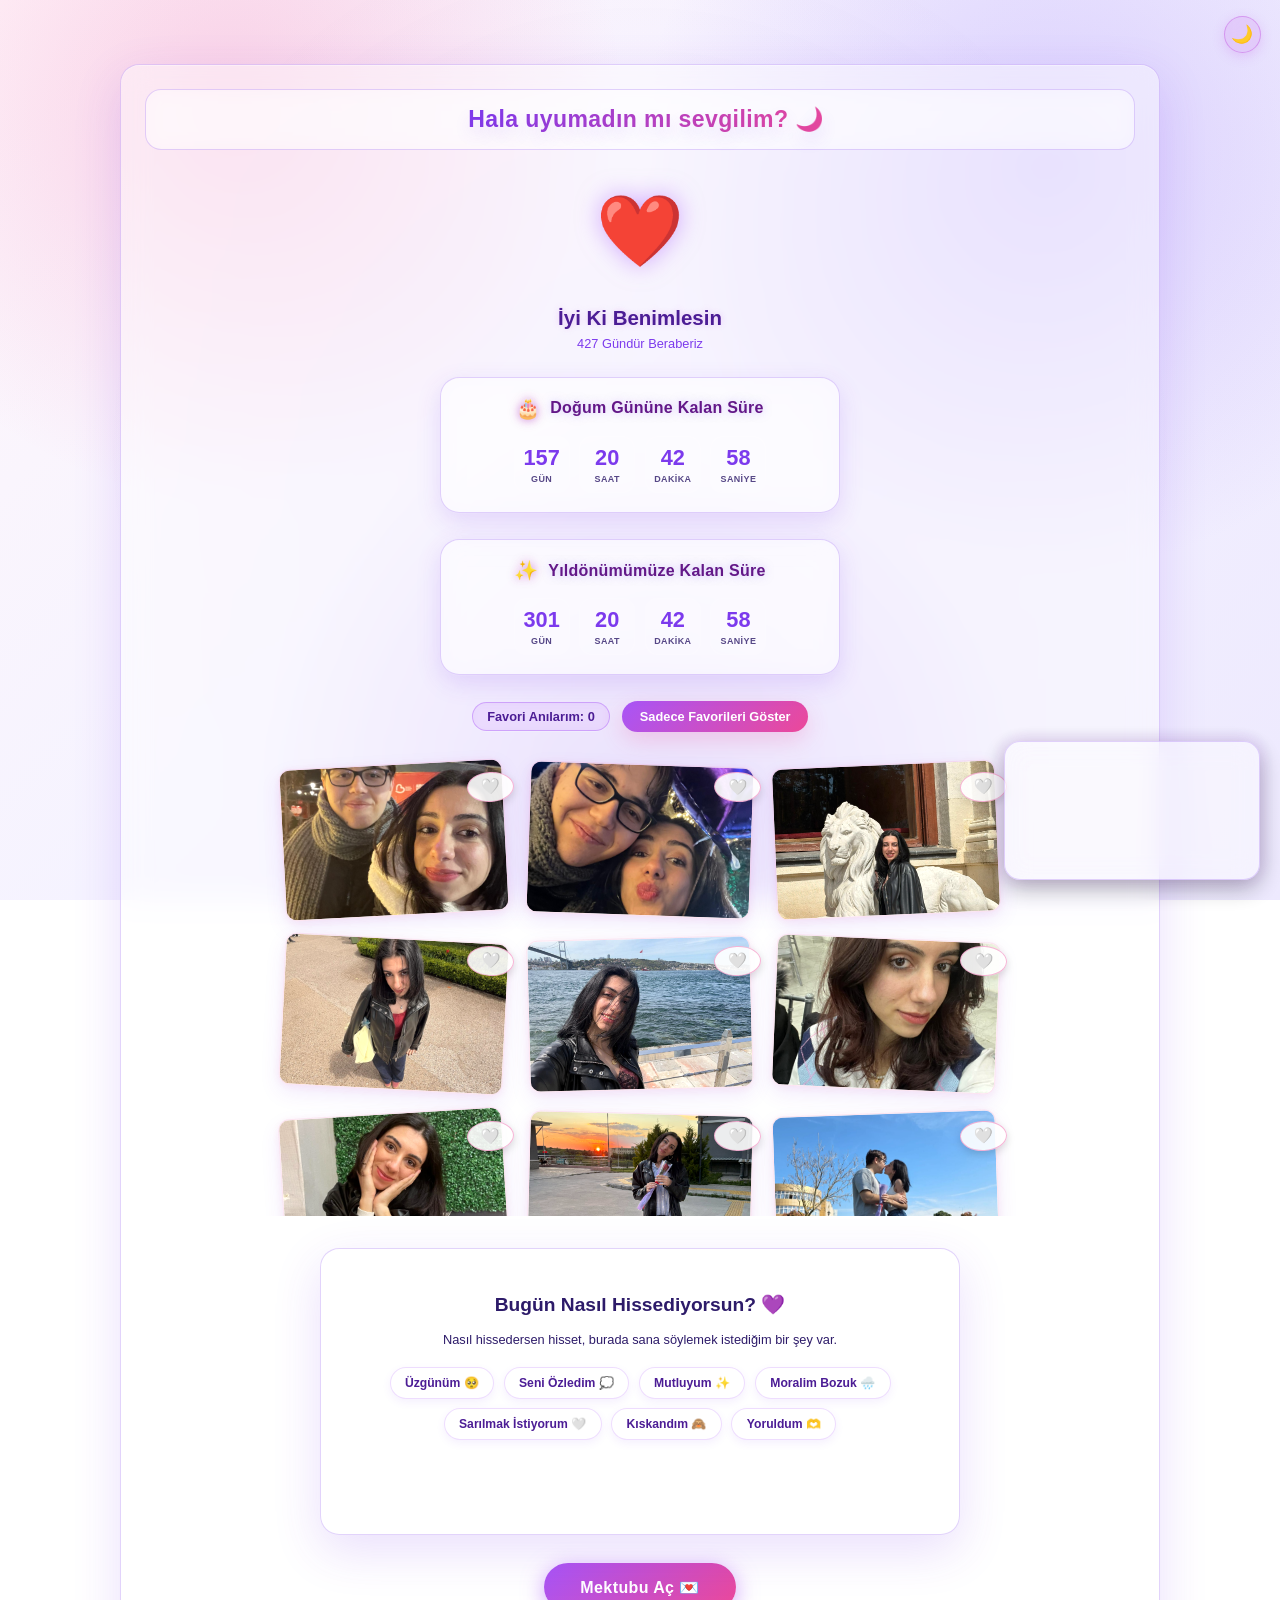
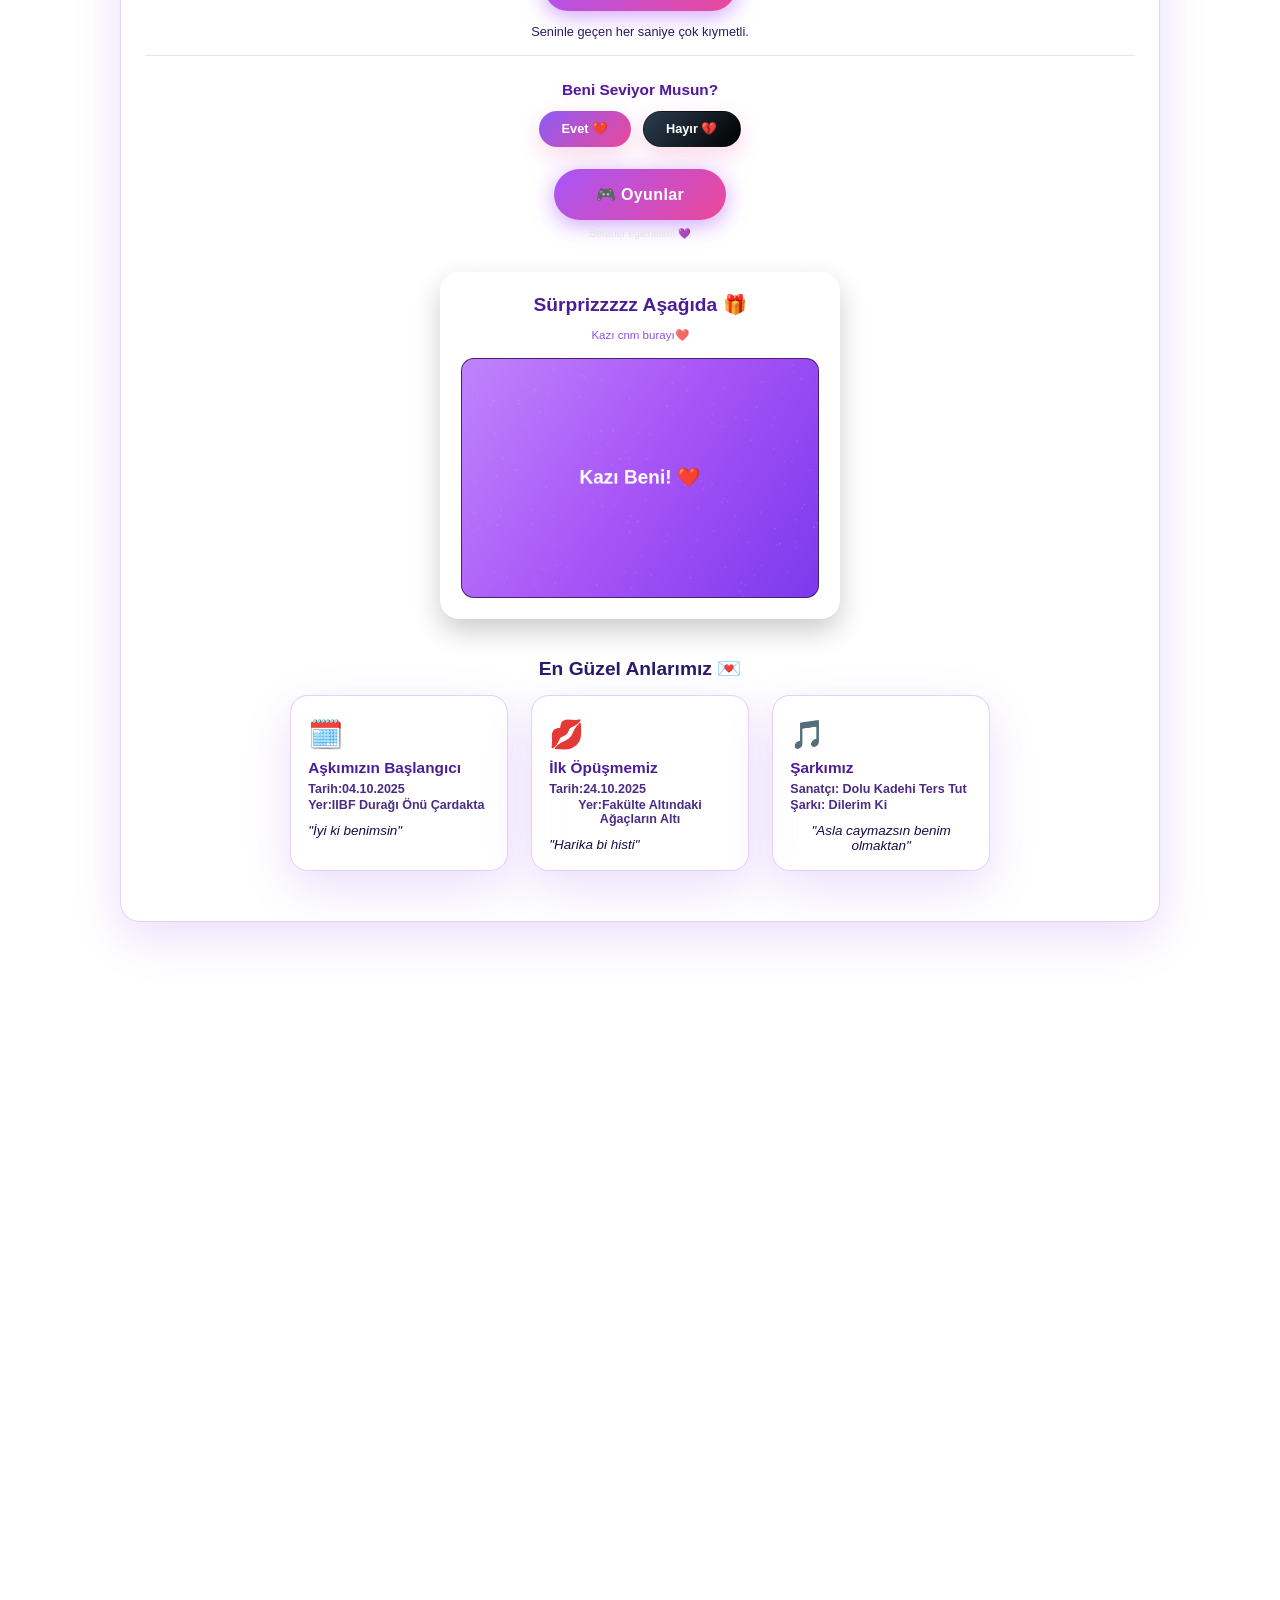
==== commit 131822f5: "Add files via upload" ====
--- a/index.html
+++ b/index.html
@@ -21,16 +21,103 @@
     <div class="night-message">Sen benim karanlıktaki ışığımsın ✨</div>
 
     <div class="card">
+        <div id="secretBadge" class="secret-badge" style="display: none;">
+            <span>Gizli mesaj bulundu 💜</span>
+            <button onclick="dismissSecretBadge(event)" style="background:none; border:none; color:inherit; cursor:pointer; margin-left:8px; font-size:16px; line-height:1; vertical-align:middle; padding:0 2px;">&times;</button>
+        </div>
+
+
         <!-- ===== ZAMAN DUYARLI KARŞILAMA MODÜLÜ ===== -->
         <div class="time-greeting-container">
-            <h2 id="timeGreeting" class="time-greeting">Günaydın gün ışığım! ☀️</h2>
-        </div>
+            <h2 id="timeGreeting" class="time-greeting">...</h2>
+        </div>
+
+        <!-- Modal Kutusu -->
+        <div id="imageModal" class="modal">
+            <span class="close-btn" onclick="closeModal()">&times;</span>
+            <button class="nav-btn prev-btn" onclick="prevImage()">&#10094;</button>
+            <button class="nav-btn next-btn" onclick="nextImage()">&#10095;</button>
+            <div class="modal-content">
+                <img id="modalImage" src="" alt="Büyütülmüş Fotoğraf">
+                <textarea id="modalText"
+                    placeholder="Bu fotoğrafla ilgili bir anı veya not yaz... (Yazdıkların otomatik kaydedilir)"
+                    oninput="saveText()"></textarea>
+            </div>
+        </div>
+
+
+
+
         <!-- ===== ZAMAN DUYARLI KARŞILAMA MODÜLÜ SONU ===== -->
 
         <div class="heart-icon">❤️</div>
         <h1>İyi Ki Benimlesin</h1>
 
         <div id="counter">Hesaplanıyor...</div>
+
+        <!-- Doğum Günü Sayacı Bölümü -->
+        <div class="birthday-container surprize-counter-card">
+            <div class="birthday-title">
+                <span class="cake-icon">🎂</span> Doğum Gününe Kalan Süre
+            </div>
+            <div id="birthdayCountdown" class="countdown-grid">
+                <div class="countdown-item">
+                    <span id="days">00</span>
+                    <label>Gün</label>
+                </div>
+                <div class="countdown-item">
+                    <span id="hours">00</span>
+                    <label>Saat</label>
+                </div>
+                <div class="countdown-item">
+                    <span id="minutes">00</span>
+                    <label>Dakika</label>
+                </div>
+                <div class="countdown-item">
+                    <span id="seconds">00</span>
+                    <label>Saniye</label>
+                </div>
+            </div>
+            <div id="birthdayMessage" class="birthday-message" style="display: none;">
+                Bugün senin günün! İyi ki doğdun 💜🎂
+            </div>
+        </div>
+
+        <!-- Yıldönümü Sayacı Bölümü -->
+        <div class="anniversary-container surprize-counter-card">
+            <div class="anniversary-title">
+                <span class="star-icon">✨</span> Yıldönümümüze Kalan Süre
+            </div>
+            <div id="anniversaryCountdown" class="countdown-grid">
+                <div class="countdown-item">
+                    <span id="anni-days">00</span>
+                    <label>Gün</label>
+                </div>
+                <div class="countdown-item">
+                    <span id="anni-hours">00</span>
+                    <label>Saat</label>
+                </div>
+                <div class="countdown-item">
+                    <span id="anni-minutes">00</span>
+                    <label>Dakika</label>
+                </div>
+                <div class="countdown-item">
+                    <span id="anni-seconds">00</span>
+                    <label>Saniye</label>
+                </div>
+            </div>
+            <div id="anniversaryMessage" class="anniversary-message" style="display: none;">
+                Bugün bizim günümüz! İyi ki seninleyim 💜✨
+            </div>
+        </div>
+
+        <!-- ===== FAVORİ KONTROLLERİ ===== -->
+        <div class="favorite-controls">
+            <div id="favoritePhotoCounter" class="favorite-counter-badge">Favori Anılarım: <span id="favCount">0</span>
+            </div>
+            <button id="toggleFavoritesBtn" class="toggle-favorites-btn">Sadece Favorileri Göster</button>
+        </div>
+        <!-- ===== FAVORİ KONTROLLERİ SONU ===== -->
 
         <div class="gallery">
             <img src="foto1.jpeg" alt="Anı 1">
@@ -48,7 +135,53 @@
             <img src="foto13.jpeg" alt="Anı 13">
             <img src="foto14.jpeg" alt="Anı 14">
             <img src="foto15.jpeg" alt="Anı 15">
-        </div>
+            <img src="foto16.jpeg" alt="Anı 16">
+            <img src="foto17.jpeg" alt="Anı 17">
+            <img src="foto18.jpeg" alt="Anı 18">
+            <img src="foto19.jpeg" alt="Anı 19">
+            <img src="foto20.jpeg" alt="Anı 20">
+            <img src="foto21.jpeg" alt="Anı 21">
+            <img src="foto22.jpeg" alt="Anı 22">
+            <img src="foto23.jpeg" alt="Anı 23">
+            <img src="foto24.jpeg" alt="Anı 24">
+            <img src="foto25.jpeg" alt="Anı 25">
+            <img src="foto26.jpeg" alt="Anı 26">
+            <img src="foto27.jpeg" alt="Anı 27">
+            <img src="foto28.jpeg" alt="Anı 28">
+            <img src="foto29.jpeg" alt="Anı 29">
+            <img src="foto30.jpeg" alt="Anı 30">
+        </div>
+
+        <!-- ===== RUH HALİNE GÖRE MESAJ BÖLÜMÜ ===== -->
+        <section id="moodMessageSection" class="card">
+            <h2>Bugün Nasıl Hissediyorsun? 💜</h2>
+            <p>Nasıl hissedersen hisset, burada sana söylemek istediğim bir şey var.</p>
+
+            <div id="moodButtons" class="mood-buttons">
+                <button class="mood-btn" data-mood="sad">Üzgünüm 🥺</button>
+                <button class="mood-btn" data-mood="miss">Seni Özledim 💭</button>
+                <button class="mood-btn" data-mood="happy">Mutluyum ✨</button>
+                <button class="mood-btn" data-mood="low">Moralim Bozuk 🌧️</button>
+                <button class="mood-btn" data-mood="hug">Sarılmak İstiyorum 🤍</button>
+                <button class="mood-btn" data-mood="jealous">Kıskandım 🙈</button>
+                <button class="mood-btn" data-mood="tired">Yoruldum 🫶</button>
+            </div>
+
+            <div id="moodResultCard" class="mood-result-card">
+                <div class="mood-result-header">
+                    <span class="tiny-heart">❤️</span>
+                    <span>Sana söylemek istediğim şey:</span>
+                </div>
+                <p id="moodResultText" class="mood-result-text"></p>
+            </div>
+        </section>
+        <!-- ===== RUH HALİNE GÖRE MESAJ BÖLÜMÜ SONU ===== -->
+
+        <!-- ===== AŞK MEKTUBU BÖLÜMÜ ===== -->
+        <div id="loveLetterSection" style="text-align: center; margin: 35px 0 15px 0;">
+            <button id="openLoveLetterBtn" class="love-letter-btn">Mektubu Aç 💌</button>
+        </div>
+        <!-- ===== AŞK MEKTUBU BÖLÜMÜ SONU ===== -->
 
         <p>Seninle geçen her saniye çok kıymetli.</p>
 
@@ -98,28 +231,102 @@
                 <canvas id="scratchCanvas"></canvas>
             </div>
         </div>
-    </div>
-
-    <!-- Modal Kutusu -->
+
+        <!-- Bilgi Kartları Başlangıç -->
+        <div class="info-cards-section">
+            <h2 style="text-align:center;margin-bottom:18px;">En Güzel Anlarımız 💌</h2>
+            <div class="info-cards-grid">
+                <div class="info-card">
+                    <div class="info-card-icon">🗓️</div>
+                    <div class="info-card-title">Aşkımızın Başlangıcı</div>
+                    <div class="info-card-date">Tarih:04.10.2025</div>
+                    <div class="info-card-place">Yer:IIBF Durağı Önü Çardakta</div>
+                    <div class="info-card-quote">"İyi ki benimsin"</div>
+                </div>
+                <div class="info-card">
+                    <div class="info-card-icon">💋</div>
+                    <div class="info-card-title">İlk Öpüşmemiz</div>
+                    <div class="info-card-date">Tarih:24.10.2025</div>
+                    <div class="info-card-place">Yer:Fakülte Altındaki Ağaçların Altı</div>
+                    <div class="info-card-quote">"Harika bi histi"</div>
+                </div>
+                <div class="info-card">
+                    <div class="info-card-icon">🎵</div>
+                    <div class="info-card-title">Şarkımız</div>
+                    <div class="info-card-date">Sanatçı: Dolu Kadehi Ters Tut</div>
+                    <div class="info-card-place">Şarkı: Dilerim Ki</div>
+                    <div class="info-card-quote">"Asla caymazsın benim olmaktan"</div>
+                </div>
+                <!-- Daha fazla kart ekleyebilirsin -->
+            </div>
+        </div>
+        <!-- Bilgi Kartları Son -->
+    </div>
+
+
+
+
+
+
+    <!-- Modal Kutusu (Tam Ekran Kapsaması İçin En Altta) -->
     <div id="imageModal" class="modal">
         <span class="close-btn" onclick="closeModal()">&times;</span>
         <button class="nav-btn prev-btn" onclick="prevImage()">&#10094;</button>
         <button class="nav-btn next-btn" onclick="nextImage()">&#10095;</button>
         <div class="modal-content">
-            <img id="modalImage" src="" alt="Büyütülmüş Fotoğraf">
-            <textarea id="modalText"
-                placeholder="Bu fotoğrafla ilgili bir anı veya not yaz... (Yazdıkların otomatik kaydedilir)"
-                oninput="saveText()"></textarea>
-        </div>
-    </div>
-
+                <div class="modal-memory-header">
+                    <span>Bu Anıya Bir Not 💜</span>
+                    <small>Yazdığın not otomatik kaydedilir.</small>
+                </div>
+                <img id="modalImage" src="" alt="Büyütülmüş Fotoğraf">
+                <p style="color: rgba(255,255,255,0.7); font-size: 0.85rem; margin-top: 15px; margin-bottom: -10px; font-style: italic;">"Bu anı seninle güzel..."</p>
+                <textarea id="modalText"
+                    placeholder="Bu fotoğrafla ilgili bir anı veya not yaz... (Yazdıkların otomatik kaydedilir)"
+                    oninput="saveText()"></textarea>
+        </div>
+    </div>
+
+    <script src="script.js"></script>
     <!-- ===== SPOTIFY MÜZİK ÇALAR MODÜLÜ ===== -->
     <div class="spotify-player-container">
-        <iframe style="border-radius: 12px" src="https://open.spotify.com/intl-tr/track/2ipNyTcdbr2oJhNtgE91vD" width="100%" height="152" frameBorder="0" allowfullscreen="" allow="autoplay; clipboard-write; encrypted-media; fullscreen; picture-in-picture" loading="lazy"></iframe>
+        <iframe id="spotifyIframe" style="border-radius: 12px" src="https://open.spotify.com/embed/playlist/2aWbKCbxj0SurjjNNe8OhC?si=_B8nG1T3SoS477co3orjbg
+        " width="100%" height="152" frameBorder="0" allowfullscreen=""
+            allow="autoplay; clipboard-write; encrypted-media; fullscreen; picture-in-picture" loading="lazy"></iframe>
     </div>
     <!-- ===== SPOTIFY MÜZİK ÇALAR MODÜLÜ SONU ===== -->
-
-    <script src="script.js"></script>
+    <!-- Gizli İpucu -->
+    <div id="secretHint" class="secret-hint"></div>
+
+    <!-- Gizli Mesaj Modalı -->
+    <div id="secretMessageOverlay" class="secret-overlay">
+        <div id="secretMessageModal" class="secret-modal">
+            <span class="secret-close-btn">&times;</span>
+            <div class="secret-modal-icon">💜</div>
+            <div id="secretTypewriterText" class="secret-text"></div>
+            <div class="secret-sparkles">✨ ✨ ✨</div>
+        </div>
+    </div>
+
+    <!-- ===== AŞK MEKTUBU MODALI ===== -->
+    <div id="loveLetterOverlay" class="love-letter-overlay" style="display: none;">
+        <div id="loveLetterModal" class="love-letter-modal">
+            <span id="closeLoveLetterBtn" class="love-letter-close">&times;</span>
+            <h2 class="love-letter-title">Kalbimden Sana 💌</h2>
+
+            <div class="love-letter-content-wrapper">
+                <p id="loveLetterText"></p><span class="typing-cursor">|</span>
+            </div>
+
+            <p class="love-letter-footer">Bu mektup her açıldığında aynı şeyi söylüyor: Seni seviyorum 💜</p>
+        </div>
+    </div>
+    <!-- ===== AŞK MEKTUBU MODALI SONU ===== -->
+
+    <!-- Favori Bildirim Toast'ı -->
+    <div id="favoriteToast" class="favorite-photo-toast">Favorilere eklendi 💜</div>
+
 </body>
 
+
+
 </html>
--- a/style.css
+++ b/style.css
@@ -2,43 +2,43 @@
 
 /* ===== CSS RENK VARİABLLERi ===== */
 :root {
-    /* AÇIK MOD — Aydınlık Violet-Mor Tema (koyu temayla uyumlu) */
+    /* AÇIK MOD — Aydınlık Lavanta/Pembe Tema (Premium & Ferah) */
     --text-color: #2d1b69;
     --title-color: #4c1d95;
-    --counter-color: #6d28d9;
-    --button-primary-1: #7c3aed;
-    --button-primary-2: #6d28d9;
-    --button-hover-1: #8b5cf6;
-    --button-hover-2: #7c3aed;
-    --button-secondary: #a78bfa;
-    --card-bg: rgba(109, 40, 217, 0.12);
-    --card-border: rgba(124, 58, 237, 0.4);
-    --card-border-light: rgba(139, 92, 246, 0.55);
-    --card-shadow: rgba(76, 29, 149, 0.25);
-    --card-shadow-light: rgba(109, 40, 217, 0.15);
-    --border-color: rgba(124, 58, 237, 0.3);
-    --scrollbar-track: rgba(109, 40, 217, 0.1);
-    --scrollbar-thumb: rgba(109, 40, 217, 0.4);
-    --scrollbar-thumb-hover: rgba(109, 40, 217, 0.7);
-    --img-border: rgba(124, 58, 237, 0.45);
-    --img-shadow: rgba(76, 29, 149, 0.25);
-    --img-shadow-light: rgba(109, 40, 217, 0.15);
-    --modal-bg: rgba(76, 29, 149, 0.5);
-    --modal-content-bg: rgba(109, 40, 217, 0.3);
-    --modal-border: rgba(139, 92, 246, 0.45);
-    --modal-shadow: rgba(76, 29, 149, 0.35);
-    --modal-text-bg: rgba(255, 255, 255, 0.2);
-    --modal-text-color: #1e0a4e;
-    --modal-text-placeholder: rgba(30, 10, 78, 0.45);
-    --close-btn-color: rgba(76, 29, 149, 0.85);
-    --close-btn-hover: #2d1b69;
-    --night-msg-bg: rgba(109, 40, 217, 0.18);
-    --night-msg-border: rgba(124, 58, 237, 0.4);
-    --night-msg-color: #2d1b69;
-    --dark-mode-btn-bg: rgba(109, 40, 217, 0.2);
-    --dark-mode-btn-border: rgba(124, 58, 237, 0.55);
-    --dark-mode-btn-hover-bg: rgba(109, 40, 217, 0.32);
-    --dark-mode-btn-shadow: rgba(109, 40, 217, 0.45);
+    --counter-color: #7c3aed;
+    --button-primary-1: #8b5cf6;
+    --button-primary-2: #ec4899;
+    --button-hover-1: #a78bfa;
+    --button-hover-2: #f472b6;
+    --button-secondary: #fce7f3;
+    --card-bg: rgba(255, 255, 255, 0.42);
+    --card-border: rgba(124, 58, 237, 0.22);
+    --card-border-light: rgba(255, 255, 255, 0.45);
+    --card-shadow: rgba(124, 58, 237, 0.16);
+    --card-shadow-light: rgba(236, 72, 153, 0.12);
+    --border-color: rgba(124, 58, 237, 0.15);
+    --scrollbar-track: rgba(245, 243, 255, 0.5);
+    --scrollbar-thumb: rgba(124, 58, 237, 0.4);
+    --scrollbar-thumb-hover: rgba(124, 58, 237, 0.6);
+    --img-border: rgba(236, 72, 153, 0.15);
+    --img-shadow: rgba(124, 58, 237, 0.1);
+    --img-shadow-light: rgba(236, 72, 153, 0.08);
+    --modal-bg: rgba(45, 27, 105, 0.4);
+    --modal-content-bg: rgba(255, 255, 255, 0.9);
+    --modal-border: rgba(167, 139, 250, 0.4);
+    --modal-shadow: rgba(76, 29, 149, 0.25);
+    --modal-text-bg: rgba(255, 255, 255, 0.8);
+    --modal-text-color: #2d1b69;
+    --modal-text-placeholder: rgba(45, 27, 105, 0.4);
+    --close-btn-color: #4c1d95;
+    --close-btn-hover: #ec4899;
+    --night-msg-bg: rgba(255, 255, 255, 0.5);
+    --night-msg-border: rgba(167, 139, 250, 0.3);
+    --night-msg-color: #4c1d95;
+    --dark-mode-btn-bg: rgba(255, 255, 255, 0.4);
+    --dark-mode-btn-border: rgba(167, 139, 250, 0.4);
+    --dark-mode-btn-hover-bg: rgba(255, 255, 255, 0.6);
+    --dark-mode-btn-shadow: rgba(124, 58, 237, 0.2);
 }
 
 body.dark-mode {
@@ -87,6 +87,7 @@
 *,
 *::before,
 *::after {
+    box-sizing: border-box;
     transition:
         background-color 0.9s cubic-bezier(0.4, 0, 0.2, 1),
         background 0.9s cubic-bezier(0.4, 0, 0.2, 1),
@@ -97,31 +98,111 @@
 }
 
 /* ===== AÇIK MOD (Light Mode) ===== */
+
+/* ===== Bilgi Kartları (Info Cards) ===== */
+.info-cards-section {
+    margin: 48px auto 32px auto;
+    max-width: 900px;
+    padding: 0 12px;
+}
+
+.info-cards-grid {
+    display: grid;
+    grid-template-columns: repeat(auto-fit, minmax(260px, 1fr));
+    gap: 28px;
+}
+
+.info-card {
+    background: rgba(255, 255, 255, 0.4);
+    border: 1px solid rgba(124, 58, 237, 0.22);
+    backdrop-filter: blur(18px);
+    border-radius: 22px;
+    box-shadow: 0 15px 45px rgba(124, 58, 237, 0.12);
+    padding: 28px 22px 22px 22px;
+    display: flex;
+    flex-direction: column;
+    align-items: flex-start;
+    position: relative;
+    transition: transform 0.25s, box-shadow 0.25s;
+    cursor: pointer;
+    min-height: 210px;
+}
+
+.info-card:hover {
+    transform: translateY(-8px) scale(1.03);
+    box-shadow: 0 8px 32px var(--card-shadow-light, rgba(139, 92, 246, 0.25));
+    background: rgba(168, 85, 247, 0.13);
+}
+
+.info-card-icon {
+    font-size: 2.2rem;
+    margin-bottom: 10px;
+}
+
+.info-card-title {
+    font-size: 1.2rem;
+    font-weight: 700;
+    color: var(--title-color, #4c1d95);
+    margin-bottom: 6px;
+}
+
+.info-card-date,
+.info-card-place {
+    font-size: 0.98rem;
+    color: #4b2c85;
+    /* Daha koyu mor */
+    margin-bottom: 3px;
+    font-weight: 600;
+}
+
+.info-card-quote {
+    font-size: 1.05rem;
+    color: #1a0b45;
+    /* Neredeyse siyah kadar koyu mor */
+    margin-top: 10px;
+    font-style: italic;
+    font-weight: 500;
+    opacity: 1;
+}
+
 body {
-    /* Aydınlık mor — koyu temayla uyumlu gündüz rengi */
-    background: radial-gradient(circle at 25% 15%, #ede9fe 0%, #8b5cf6 50%, #6d28d9 100%);
-    background-attachment: fixed; /* Kaydırınca arka plan sabit kalsın */
-    min-height: 125vh; /* zoom: 0.8 olduğu için 100/0.8 = 125 */
-    width: 125vw;
+    /* Premium Modern Radial Gradient — Açık Mod (Sabah Işığı & Pembe Bulutlar) */
+    background:
+        radial-gradient(circle at 18% 12%, rgba(236, 72, 153, 0.22), transparent 30%),
+        radial-gradient(circle at 82% 18%, rgba(167, 139, 250, 0.35), transparent 32%),
+        radial-gradient(circle at 50% 90%, rgba(124, 58, 237, 0.18), transparent 38%),
+        linear-gradient(135deg, #fff7fb 0%, #f5f3ff 45%, #ede9fe 100%);
+    background-attachment: fixed;
+    /* Kaydırınca arka plan sabit kalsın */
+    min-height: 125vh;
+    /* zoom: 0.8 olduğu için 100/0.8 = 125 */
+    width: 100%;
     display: flex;
     justify-content: center;
-    padding: 60px 0; /* İçerik uzadıkça üstten kesilmemesi için padding */
+    padding: 60px 0;
+    /* İçerik uzadıkça üstten kesilmemesi için padding */
     box-sizing: border-box;
     margin: 0;
     color: var(--text-color);
     font-family: 'Segoe UI', Tahoma, Geneva, Verdana, sans-serif;
-    overflow-y: auto; /* Site artık aşağı kaydırılabilir */
+    overflow-y: auto;
+    /* Site artık aşağı kaydırılabilir */
     overflow-x: hidden;
     position: relative;
-    zoom: 0.8; /* Tarayıcıdaki %80 görünümü varsayılan yapar */
-}
-
-/* Koyu mor arka plan katmanı — başta görünmez, dark modda üzerine SOLARAK gelir */
+    zoom: 0.8;
+    /* Tarayıcıdaki %80 görünümü varsayılan yapar */
+}
+
+/* Koyu mor arka plan katmanı — Premium Gece/Aşk Evreni Görünümü */
 body::before {
     content: '';
     position: fixed;
     inset: 0;
-    background: radial-gradient(circle at 30% 20%, #1a0530 0%, #0d0120 40%, #07010f 100%);
+    background:
+        radial-gradient(circle at 20% 25%, rgba(124, 58, 237, 0.35) 0%, transparent 40%),
+        radial-gradient(circle at 80% 15%, rgba(236, 72, 153, 0.25) 0%, transparent 35%),
+        radial-gradient(circle at 50% 85%, rgba(167, 139, 250, 0.15) 0%, transparent 45%),
+        #0d0d1a;
     opacity: 0;
     transition: opacity 1.4s cubic-bezier(0.4, 0, 0.2, 1);
     z-index: -1;
@@ -133,13 +214,70 @@
     opacity: 1;
 }
 
+/* Ekstra Yumuşak Sinematik Işık (Glow) Katmanı */
+body::after {
+    content: '';
+    position: fixed;
+    inset: 0;
+    background: radial-gradient(circle at 50% 50%, rgba(168, 85, 247, 0.05), transparent 70%);
+    z-index: -1;
+    pointer-events: none;
+    animation: premiumGlowAnim 15s ease-in-out infinite alternate;
+}
+
+@keyframes premiumGlowAnim {
+    0% {
+        opacity: 0.4;
+        transform: scale(1);
+    }
+
+    100% {
+        opacity: 0.8;
+        transform: scale(1.15);
+    }
+}
+
+/* ===== GIZLI MESAJ & BÜYÜK KALP SİSTEMİ ===== */
+
+/* Ana Sayfadaki Büyük Tıklanabilir Kalp */
+.heart-icon {
+    font-size: 5.5rem;
+    margin: 25px auto;
+    cursor: pointer;
+    user-select: none;
+    display: inline-block;
+    transition: transform 0.3s cubic-bezier(0.175, 0.885, 0.32, 1.275);
+    filter: drop-shadow(0 0 15px rgba(168, 85, 247, 0.5));
+    animation: mainHeartPulse 1.8s ease-in-out infinite;
+}
+
+.heart-icon:hover {
+    transform: scale(1.15) rotate(5deg);
+    filter: drop-shadow(0 0 25px rgba(168, 85, 247, 0.7));
+}
+
+@keyframes mainHeartPulse {
+
+    0%,
+    100% {
+        transform: scale(1);
+    }
+
+    50% {
+        transform: scale(1.1);
+    }
+}
+
 /* Dinamik Kalp Efekti */
+
+
 .heart-particle {
     position: fixed;
     bottom: -10vh;
     z-index: 0;
     pointer-events: none;
     animation: floatUp linear forwards;
+    filter: drop-shadow(0 0 5px currentColor);
 }
 
 .heart-particle.explosion {
@@ -151,22 +289,22 @@
 @keyframes floatUp {
     0% {
         opacity: 0;
-        transform: translateY(0) scale(0.3);
+        transform: translateY(0) scale(0.3) rotate(0deg);
     }
 
     15% {
-        opacity: 0.7;
-        transform: translateY(-15vh) scale(1);
+        opacity: 0.8;
+        transform: translateY(-15vh) scale(1) rotate(15deg);
     }
 
     85% {
-        opacity: 0.7;
-        transform: translateY(-85vh) scale(1);
+        opacity: 0.8;
+        transform: translateY(-85vh) scale(1.1) rotate(-15deg);
     }
 
     100% {
         opacity: 0;
-        transform: translateY(-110vh) scale(0.5);
+        transform: translateY(-110vh) scale(0.6) rotate(10deg);
     }
 }
 
@@ -176,11 +314,9 @@
     padding: 30px;
     border-radius: 24px;
     text-align: center;
-    box-shadow: 0 8px 32px 0 var(--card-shadow), 0 0 20px var(--card-shadow-light);
-    border: 2px solid var(--card-border);
-    border-top: 2px solid var(--card-border-light);
-    border-left: 2px solid var(--card-border-light);
-    backdrop-filter: blur(16px);
+    box-shadow: 0 20px 60px var(--card-shadow), inset 0 1px 0 var(--card-border-light);
+    border: 1px solid var(--card-border);
+    backdrop-filter: blur(18px);
     -webkit-backdrop-filter: blur(16px);
     width: 98%;
     max-width: 1300px !important;
@@ -207,22 +343,162 @@
     transition: color 0.8s ease;
 }
 
-button {
+/* Ortak Premium Widget Stili (Gündüz) */
+.card,
+.info-card,
+.birthday-widget,
+.surprize-counter-card {
+    background: var(--card-bg);
+    border: 1px solid var(--card-border);
+    box-shadow: 0 20px 60px var(--card-shadow), inset 0 1px 0 var(--card-border-light);
+    backdrop-filter: blur(18px);
+    -webkit-backdrop-filter: blur(18px);
+    transition: all 0.5s cubic-bezier(0.4, 0, 0.2, 1);
+}
+
+.birthday-widget {
+    margin: 12px auto 18px;
+    padding: 18px 24px 16px;
+    border-radius: 20px;
+    max-width: 480px;
+    display: inline-block;
+    width: 100%;
+}
+
+.birthday-header {
+    display: flex;
+    align-items: center;
+    justify-content: center;
+    gap: 8px;
+    margin-bottom: 6px;
+}
+
+.birthday-cake {
+    font-size: 1.3rem;
+    animation: cakeBounce 2s ease-in-out infinite;
+}
+
+@keyframes cakeBounce {
+
+    0%,
+    100% {
+        transform: translateY(0) rotate(-5deg);
+    }
+
+    50% {
+        transform: translateY(-5px) rotate(5deg);
+    }
+}
+
+.birthday-label {
+    font-size: 0.85rem;
+    font-weight: 700;
+    letter-spacing: 1.5px;
+    text-transform: uppercase;
+    color: #ec4899;
+    text-shadow: 0 1px 2px rgba(0, 0, 0, 0.1);
+}
+
+.birthday-age-line {
+    font-size: 1rem;
+    font-weight: 700;
+    color: var(--text-color);
+    margin-bottom: 12px;
+}
+
+body.dark-mode .birthday-age-line {
+    color: #fdf2f8;
+    text-shadow: 0 0 10px rgba(236, 72, 153, 0.3);
+}
+
+.birthday-countdown-grid {
+    display: flex;
+    align-items: center;
+    justify-content: center;
+    gap: 10px;
+}
+
+.bday-val {
+    font-size: 1.8rem;
+    font-weight: 800;
+    font-family: 'Outfit', sans-serif;
+    color: #db2777;
+    min-width: 2.2ch;
+    text-align: center;
+    line-height: 1.1;
+    text-shadow: 0 1px 3px rgba(0, 0, 0, 0.1);
+}
+
+body.dark-mode .bday-val {
+    color: #f472b6;
+    text-shadow: 0 0 15px rgba(244, 114, 182, 0.4);
+}
+
+.bday-lbl {
+    font-size: 0.7rem;
+    font-weight: 700;
+    color: var(--title-color);
+    text-transform: uppercase;
+    letter-spacing: 0.8px;
+}
+
+body.dark-mode .bday-lbl {
+    color: #d8b4fe;
+}
+
+.bday-sep {
+    font-size: 1.4rem;
+    font-weight: 800;
+    color: #f472b6;
+    opacity: 0.5;
+    margin-bottom: 14px;
+    line-height: 1;
+}
+
+.birthday-widget.its-birthday {
+    background: rgba(236, 72, 153, 0.18);
+    border-color: rgba(236, 72, 153, 0.6);
+    box-shadow: 0 0 30px rgba(236, 72, 153, 0.3), 0 4px 20px rgba(236, 72, 153, 0.2);
+    animation: birthdayPulse 2s ease-in-out infinite;
+}
+
+@keyframes birthdayPulse {
+
+    0%,
+    100% {
+        box-shadow: 0 0 20px rgba(236, 72, 153, 0.3);
+    }
+
+    50% {
+        box-shadow: 0 0 40px rgba(236, 72, 153, 0.5);
+    }
+}
+
+body.dark-mode .birthday-widget {
+    background: rgba(236, 72, 153, 0.1);
+    border-color: rgba(236, 72, 153, 0.25);
+}
+
+button,
+.love-letter-btn,
+.primary-btn,
+.nav-btn {
     background: linear-gradient(135deg, var(--button-primary-1), var(--button-primary-2));
     color: white;
-    border: 1px solid var(--card-border);
-    padding: 10px 22px;
-    border-radius: 25px;
+    border: none;
+    padding: 12px 28px;
+    border-radius: 30px;
     font-size: 1rem;
     font-weight: bold;
     cursor: pointer;
-    transition: all 0.8s ease;
-    backdrop-filter: blur(5px);
-}
-
-button:hover {
-    transform: translateY(-2px) scale(1.05);
-    box-shadow: 0 5px 15px var(--card-border);
+    transition: all 0.4s cubic-bezier(0.34, 1.56, 0.64, 1);
+    box-shadow: 0 10px 28px rgba(236, 72, 153, 0.22);
+}
+
+button:hover,
+.love-letter-btn:hover {
+    transform: translateY(-3px) scale(1.03);
+    box-shadow: 0 15px 35px rgba(236, 72, 153, 0.35);
     background: linear-gradient(135deg, var(--button-hover-1), var(--button-hover-2));
 }
 
@@ -253,7 +529,8 @@
     color: #ffffff;
     border: 1px solid rgba(0, 0, 0, 0.3);
     z-index: 100;
-    transition: all 0.15s ease-out !important; /* Kaçma hızını arttırmak için süreyi kısalttım */
+    transition: all 0.15s ease-out !important;
+    /* Kaçma hızını arttırmak için süreyi kısalttım */
 }
 
 #btnNo:hover {
@@ -264,18 +541,23 @@
 /* Galeri Düzeni */
 .gallery {
     display: grid;
-    grid-template-columns: repeat(auto-fit, minmax(220px, 1fr));
+    grid-template-columns: repeat(auto-fit, minmax(220px, 280px));
+    /* Üst sınırı sabitledim ki daha iyi ortalansın */
+    justify-content: center;
+    /* Fotoğrafları yatayda ortalar */
     gap: 28px;
-    margin: 20px 0;
-    max-height: 55vh;
+    margin: 20px auto;
+    max-width: 1000px;
+    /* Galerinin çok yayılmasını engellemek için */
+    max-height: 65vh;
     overflow-y: auto;
     overflow-x: visible;
-    padding: 20px 12px 12px 12px; /* üstten ekstra boşluk — hover'da üst fotoğraflar kesilmez */
-    /* Scrollbar tasarımı - Mor konsepte uygun */
+    padding: 20px 12px 12px 12px;
 }
 
 .gallery::-webkit-scrollbar {
-    width: 12px; /* Daha kalın ve tutması kolay */
+    width: 12px;
+    /* Daha kalın ve tutması kolay */
 }
 
 .gallery::-webkit-scrollbar-track {
@@ -284,13 +566,15 @@
 }
 
 .gallery::-webkit-scrollbar-thumb {
-    background: rgba(91, 33, 182, 0.85); /* Koyu patlıcan moru */
+    background: rgba(91, 33, 182, 0.85);
+    /* Koyu patlıcan moru */
     border-radius: 10px;
     border: 2px solid rgba(255, 255, 255, 0.3);
 }
 
 .gallery::-webkit-scrollbar-thumb:hover {
-    background: rgba(76, 29, 149, 1); /* Daha da koyu mor */
+    background: rgba(76, 29, 149, 1);
+    /* Daha da koyu mor */
 }
 
 .gallery img {
@@ -298,9 +582,10 @@
     height: 190px;
     object-fit: cover;
     border-radius: 14px;
-    /* Açık mor kenarlığı */
-    border: 2px solid rgba(200, 100, 230, 0.3);
-    box-shadow: 0 8px 20px rgba(138, 43, 226, 0.15), 0 2px 8px rgba(200, 100, 230, 0.1);
+    /* Yumuşak pembe kenarlığı */
+    border: 2px solid var(--img-border);
+    box-shadow: 0 10px 25px var(--img-shadow), 0 2px 10px var(--img-shadow-light);
+    filter: sepia(0.05) brightness(1.02) contrast(1.02);
     transition: all 0.4s cubic-bezier(0.175, 0.885, 0.32, 1.275);
     transform-origin: center;
 }
@@ -370,135 +655,182 @@
 .gallery img:hover {
     transform: scale(1.1) translateY(-8px) rotate(0deg);
     z-index: 2;
-    border-color: rgba(200, 100, 230, 0.6);
-    box-shadow: 0 15px 35px rgba(200, 100, 230, 0.3), 0 5px 12px rgba(200, 100, 230, 0.15);
-}
-
+    border-color: rgba(236, 72, 153, 0.4);
+    box-shadow: 0 15px 40px rgba(236, 72, 153, 0.2), 0 5px 12px rgba(236, 72, 153, 0.1);
+}
+
+/* Modal (Büyütülmüş Fotoğraf) Stilleri */
 /* Modal (Büyütülmüş Fotoğraf) Stilleri */
 .modal {
     display: none;
     position: fixed;
-    z-index: 100;
+    z-index: 100000;
+    top: 0;
     left: 0;
-    top: 0;
     width: 100%;
     height: 100%;
-    /* Açık mod: Premium derinlikli glassmorphism arka plan */
-    background: radial-gradient(circle at center, rgba(167, 139, 250, 0.45) 0%, rgba(88, 28, 135, 0.85) 100%);
-    backdrop-filter: blur(16px) saturate(180%);
-    -webkit-backdrop-filter: blur(16px) saturate(180%);
+    background:
+        radial-gradient(circle at 50% 20%, rgba(236, 72, 153, 0.24), transparent 35%),
+        radial-gradient(circle at 20% 80%, rgba(167, 139, 250, 0.22), transparent 40%),
+        rgba(10, 5, 25, 0.78);
+    backdrop-filter: blur(20px) saturate(160%);
+    -webkit-backdrop-filter: blur(20px) saturate(160%);
     justify-content: center;
     align-items: center;
-    flex-direction: column;
-    transition: background 0.8s ease, backdrop-filter 0.8s ease;
+    padding: 20px;
+    animation: modalFadeIn 0.28s ease forwards;
 }
 
 .modal-content {
-    /* Açık mod: Şeffaf buzlu cam görünümü */
-    background: linear-gradient(135deg, rgba(255, 255, 255, 0.25), rgba(255, 255, 255, 0.05));
-    backdrop-filter: blur(25px);
-    -webkit-backdrop-filter: blur(25px);
-    padding: 25px;
-    border-radius: 20px;
-    text-align: center;
-    max-width: 90%;
-    max-height: 90%;
+    position: relative;
+    width: min(92vw, 980px);
+    max-height: 90vh;
+    padding: 24px;
+    border-radius: 30px;
+    background:
+        linear-gradient(135deg, rgba(255, 255, 255, 0.24), rgba(255, 255, 255, 0.08));
+    border: 1px solid rgba(255, 255, 255, 0.42);
+    box-shadow:
+        0 30px 90px rgba(30, 10, 60, 0.45),
+        0 0 35px rgba(236, 72, 153, 0.18),
+        inset 0 1px 0 rgba(255, 255, 255, 0.45);
+    backdrop-filter: blur(24px);
+    -webkit-backdrop-filter: blur(24px);
     display: flex;
     flex-direction: column;
     align-items: center;
-    box-shadow: 0 20px 50px rgba(76, 29, 149, 0.4), 0 0 30px rgba(167, 139, 250, 0.3);
-    border: 1px solid rgba(255, 255, 255, 0.5);
-    border-top: 1px solid rgba(255, 255, 255, 0.8);
-    border-left: 1px solid rgba(255, 255, 255, 0.8);
-    transition: all 0.6s ease;
+    justify-content: center;
+    animation: modalContentPop 0.32s cubic-bezier(0.34, 1.56, 0.64, 1) forwards;
+}
+
+.modal-memory-header {
+    width: 100%;
+    margin-bottom: 14px;
+    text-align: center;
+    color: #fff;
+}
+
+.modal-memory-header span {
+    display: block;
+    font-size: 1.15rem;
+    font-weight: 800;
+    letter-spacing: 0.4px;
+    text-shadow: 0 0 16px rgba(236, 72, 153, 0.35);
+}
+
+.modal-memory-header small {
+    display: block;
+    margin-top: 4px;
+    font-size: 0.82rem;
+    opacity: 0.78;
 }
 
 #modalImage {
     max-width: 100%;
-    max-height: 70vh;
-    border-radius: 12px;
+    max-height: 64vh;
+    border-radius: 24px;
     object-fit: contain;
-    /* Açık border */
-    border: 2px solid rgba(200, 100, 230, 0.3);
-    box-shadow: 0 5px 25px rgba(138, 43, 226, 0.2);
-    transition: transform 0.15s ease-out;
+    border: 1px solid rgba(255, 255, 255, 0.34);
+    box-shadow:
+        0 22px 60px rgba(0, 0, 0, 0.35),
+        0 0 24px rgba(167, 139, 250, 0.20);
+    background: rgba(255, 255, 255, 0.08);
 }
 
 #modalText {
-    width: 100%;
-    min-width: 280px;
-    height: 85px;
-    margin-top: 20px;
-    padding: 15px;
-    border-radius: 12px;
-    /* Açık mod text area */
-    border: 2px solid rgba(200, 100, 230, 0.3);
-    background: rgba(255, 255, 255, 0.5);
-    color: #5a3f6b;
-    font-family: inherit;
-    font-size: 15px;
-    resize: none;
+    width: min(100%, 760px);
+    min-width: 0;
+    min-height: 120px;
+    height: 120px;
+    margin-top: 18px;
+    padding: 18px 20px;
+    border-radius: 22px;
+    border: 1px solid rgba(255, 255, 255, 0.28);
+    background: rgba(255, 255, 255, 0.16);
+    color: #ffffff;
+    font-family: 'Outfit', sans-serif;
+    font-size: 1rem;
+    line-height: 1.5;
+    resize: vertical;
     outline: none;
-    transition: all 0.3s ease;
+    box-shadow:
+        inset 0 1px 0 rgba(255, 255, 255, 0.18),
+        0 12px 30px rgba(0, 0, 0, 0.16);
+    backdrop-filter: blur(14px);
+    -webkit-backdrop-filter: blur(14px);
 }
 
 #modalText::placeholder {
-    color: rgba(90, 63, 107, 0.5);
+    color: rgba(255, 255, 255, 0.62);
 }
 
 #modalText:focus {
-    border-color: rgba(200, 100, 230, 0.6);
-    background: rgba(255, 255, 255, 0.7);
-    box-shadow: 0 0 15px rgba(200, 100, 230, 0.3);
+    border-color: rgba(236, 72, 153, 0.65);
+    background: rgba(255, 255, 255, 0.22);
+    box-shadow:
+        0 0 0 4px rgba(236, 72, 153, 0.12),
+        0 0 24px rgba(236, 72, 153, 0.22);
 }
 
 .close-btn {
     position: absolute;
-    top: 20px;
-    right: 35px;
-    color: rgba(106, 45, 127, 0.7);
-    font-size: 45px;
-    font-weight: bold;
+    top: 22px;
+    right: 26px;
+    width: 48px;
+    height: 48px;
+    border-radius: 50%;
+    color: rgba(255, 255, 255, 0.88);
+    background: rgba(255, 255, 255, 0.12);
+    border: 1px solid rgba(255, 255, 255, 0.24);
+    backdrop-filter: blur(14px);
+    -webkit-backdrop-filter: blur(14px);
+    display: flex;
+    align-items: center;
+    justify-content: center;
+    font-size: 34px;
+    line-height: 1;
     cursor: pointer;
-    transition: all 0.3s ease;
-    text-shadow: 0 0 5px rgba(200, 100, 230, 0.3);
+    z-index: 100005;
+    box-shadow: 0 10px 28px rgba(0, 0, 0, 0.22);
+    transition: all 0.3s cubic-bezier(0.34, 1.56, 0.64, 1);
 }
 
 .close-btn:hover {
-    color: #6a2d7f;
-    transform: scale(1.1) rotate(90deg);
-}
-
-/* Modal Navigasyon Butonları (Önceki/Sonraki) */
+    color: #fff;
+    background: rgba(236, 72, 153, 0.26);
+    transform: scale(1.08) rotate(90deg);
+}
+
 .nav-btn {
     position: absolute;
     top: 50%;
     transform: translateY(-50%);
-    background: rgba(255, 255, 255, 0.15);
-    backdrop-filter: blur(8px);
-    border: 1px solid rgba(255, 255, 255, 0.3);
-    color: rgba(255, 255, 255, 0.9);
-    font-size: 2rem;
-    width: 60px;
-    height: 60px;
+    background: rgba(255, 255, 255, 0.14);
+    border: 1px solid rgba(255, 255, 255, 0.25);
+    color: white;
+    width: 55px;
+    height: 55px;
     border-radius: 50%;
     display: flex;
     justify-content: center;
     align-items: center;
+    font-size: 1.5rem;
     cursor: pointer;
-    transition: all 0.3s ease;
-    z-index: 105;
-    box-shadow: 0 4px 15px rgba(0, 0, 0, 0.2);
+    z-index: 100004;
+    backdrop-filter: blur(14px);
+    -webkit-backdrop-filter: blur(14px);
+    box-shadow:
+        0 12px 30px rgba(0, 0, 0, 0.24),
+        inset 0 1px 0 rgba(255, 255, 255, 0.16);
+    transition: all 0.3s cubic-bezier(0.34, 1.56, 0.64, 1);
 }
 
 .nav-btn:hover {
-    background: rgba(255, 255, 255, 0.3);
+    background: rgba(236, 72, 153, 0.24);
+    box-shadow:
+        0 16px 38px rgba(0, 0, 0, 0.30),
+        0 0 22px rgba(236, 72, 153, 0.25);
     transform: translateY(-50%) scale(1.1);
-    box-shadow: 0 6px 20px rgba(0, 0, 0, 0.3);
-}
-
-.nav-btn:active {
-    transform: translateY(-50%) scale(0.95);
 }
 
 .prev-btn {
@@ -516,8 +848,136 @@
         height: 45px;
         font-size: 1.5rem;
     }
-    .prev-btn { left: 15px; }
-    .next-btn { right: 15px; }
+
+    .prev-btn {
+        left: 15px;
+    }
+
+    .next-btn {
+        right: 15px;
+    }
+}
+
+@keyframes modalFadeIn {
+    from {
+        opacity: 0;
+        backdrop-filter: blur(0px);
+    }
+    to {
+        opacity: 1;
+        backdrop-filter: blur(20px) saturate(160%);
+    }
+}
+
+@keyframes modalContentPop {
+    from {
+        opacity: 0;
+        transform: translateY(18px) scale(0.96);
+    }
+    to {
+        opacity: 1;
+        transform: translateY(0) scale(1);
+    }
+}
+
+body.dark-mode .modal {
+    background:
+        radial-gradient(circle at 50% 20%, rgba(124, 58, 237, 0.22), transparent 36%),
+        radial-gradient(circle at 80% 80%, rgba(236, 72, 153, 0.14), transparent 42%),
+        rgba(5, 1, 12, 0.88);
+}
+
+body.dark-mode .modal-content {
+    background:
+        linear-gradient(135deg, rgba(45, 15, 80, 0.56), rgba(12, 4, 24, 0.42));
+    border: 1px solid rgba(255, 255, 255, 0.16);
+    box-shadow:
+        0 32px 95px rgba(0, 0, 0, 0.72),
+        0 0 35px rgba(139, 92, 246, 0.22),
+        inset 0 1px 0 rgba(255, 255, 255, 0.10);
+}
+
+body.dark-mode #modalImage {
+    border-color: rgba(255, 255, 255, 0.18);
+    box-shadow:
+        0 24px 70px rgba(0, 0, 0, 0.58),
+        0 0 24px rgba(139, 92, 246, 0.22);
+}
+
+body.dark-mode #modalText {
+    background: rgba(0, 0, 0, 0.26);
+    border-color: rgba(255, 255, 255, 0.18);
+    color: #f5f3ff;
+}
+
+body.dark-mode #modalText::placeholder {
+    color: rgba(245, 243, 255, 0.52);
+}
+
+@media (min-width: 900px) {
+    .modal-content {
+        display: grid;
+        grid-template-columns: minmax(0, 1.2fr) minmax(300px, 0.8fr);
+        align-items: center;
+        gap: 22px;
+    }
+
+    .modal-memory-header {
+        grid-column: 1 / -1;
+    }
+
+    #modalImage {
+        max-height: 72vh;
+    }
+
+    #modalText {
+        height: min(55vh, 420px);
+        margin-top: 0;
+    }
+}
+
+@media (max-width: 768px) {
+    .modal-content {
+        width: 92vw;
+        max-height: 86vh;
+        padding: 18px;
+        border-radius: 24px;
+        overflow-y: auto;
+    }
+
+    #modalImage {
+        max-height: 52vh;
+        border-radius: 18px;
+    }
+
+    #modalText {
+        min-height: 110px;
+        height: 110px;
+        font-size: 0.95rem;
+        border-radius: 18px;
+    }
+
+    .close-btn {
+        top: 14px;
+        right: 14px;
+        width: 42px;
+        height: 42px;
+        font-size: 30px;
+    }
+
+    .nav-btn {
+        width: 44px;
+        height: 44px;
+        font-size: 1.35rem;
+    }
+
+    .prev-btn {
+        left: 10px;
+    }
+
+    .next-btn {
+        right: 10px;
+    }
 }
 
 /* ===== GECE MODU STİLLERİ ===== */
@@ -679,7 +1139,7 @@
     font-size: 16px;
     font-weight: bold;
     color: var(--title-color);
-    text-shadow: 0 1px 3px rgba(255,255,255,0.8);
+    text-shadow: 0 1px 3px rgba(255, 255, 255, 0.8);
 }
 
 #scratchCanvas {
@@ -690,7 +1150,8 @@
     height: 100%;
     z-index: 2;
     cursor: pointer;
-    touch-action: none; /* Mobilde scroll'u engeller */
+    touch-action: none;
+    /* Mobilde scroll'u engeller */
 }
 
 /* Gece Modu Mesajı */
@@ -782,7 +1243,8 @@
 }
 
 body.dark-mode .gallery::-webkit-scrollbar-thumb {
-    background: rgba(107, 33, 168, 0.9); /* Koyu gece moru */
+    background: rgba(107, 33, 168, 0.9);
+    /* Koyu gece moru */
     border: 2px solid rgba(0, 0, 0, 0.4);
 }
 
@@ -810,7 +1272,7 @@
 }
 
 body.dark-mode .scratch-message {
-    text-shadow: 0 1px 3px rgba(0,0,0,0.8);
+    text-shadow: 0 1px 3px rgba(0, 0, 0, 0.8);
 }
 
 body.dark-mode .gallery img:hover {
@@ -844,19 +1306,19 @@
 }
 
 body.dark-mode #modalText {
-    border: 1px solid rgba(255, 255, 255, 0.2);
-    background: rgba(0, 0, 0, 0.3);
-    color: #e6e6fa;
+    border: 1px solid rgba(168, 85, 247, 0.4);
+    background: rgba(10, 5, 25, 0.8);
+    color: #f3f0ff;
 }
 
 body.dark-mode #modalText::placeholder {
-    color: rgba(230, 230, 250, 0.5);
+    color: rgba(255, 255, 255, 0.3);
 }
 
 body.dark-mode #modalText:focus {
-    border-color: rgba(200, 162, 200, 0.6);
-    background: rgba(0, 0, 0, 0.4);
-    box-shadow: 0 0 15px rgba(155, 89, 182, 0.3);
+    border-color: #ec4899;
+    background: rgba(10, 5, 25, 0.95);
+    box-shadow: 0 0 20px rgba(236, 72, 153, 0.2);
 }
 
 body.dark-mode .close-btn {
@@ -870,19 +1332,47 @@
 
 body.dark-mode .heart-particle {
     opacity: 0.5;
+    pointer-events: none;
+    /* Tıklamayı geçirmesi için */
+}
+
+/* Karanlık Modda Bilgi Kartları Düzenlemesi */
+body.dark-mode .info-card {
+    background: rgba(15, 5, 30, 0.7) !important;
+    /* Daha koyu gece camı */
+    border: 1.5px solid rgba(168, 85, 247, 0.4) !important;
+    box-shadow: 0 10px 30px rgba(0, 0, 0, 0.5), 0 0 15px rgba(138, 43, 226, 0.15);
+}
+
+body.dark-mode .info-card-title {
+    color: #fdf2f8 !important;
+    /* Parlak beyaz/pembe */
+    text-shadow: 0 0 8px rgba(168, 85, 247, 0.4);
+}
+
+body.dark-mode .info-card-date,
+body.dark-mode .info-card-place {
+    color: #d8b4fe !important;
+    /* Açık lila */
+}
+
+body.dark-mode .info-card-quote {
+    color: #f5f3ff !important;
+    /* Saf beyaza yakın lila */
+    opacity: 0.9;
 }
 
 /* ===== ZAMAN DUYARLI KARŞILAMA MODÜLÜ - LILA TEMA ===== */
 .time-greeting-container {
-    position: relative;
+    position: static;
     width: 100%;
     text-align: center;
     margin: 0 auto 25px auto;
     padding: 20px 25px;
-    background: linear-gradient(135deg, rgba(168, 85, 247, 0.15), rgba(196, 100, 230, 0.1));
-    border-radius: 16px;
-    border: 1px solid rgba(168, 85, 247, 0.3);
-    backdrop-filter: blur(10px);
+    background: rgba(255, 255, 255, 0.35);
+    border-radius: 20px;
+    border: 1px solid var(--card-border);
+    backdrop-filter: blur(12px);
     box-sizing: border-box;
     display: flex;
     justify-content: center;
@@ -891,21 +1381,22 @@
 }
 
 .time-greeting {
-    font-size: 1.6rem;
+    font-size: 1.8rem;
     font-weight: 800;
-    letter-spacing: 0.8px;
-    margin: 0 0 0 21ch;
+    letter-spacing: 0.5px;
+    margin: 0 auto;
     padding: 0;
-    color: #7c3aed;
-    /* Parlak Lila Glow Efekti */
-    text-shadow: 
-        0 0 8px rgba(168, 85, 247, 0.6),
-        0 0 16px rgba(124, 58, 237, 0.5),
-        0 0 24px rgba(109, 40, 217, 0.4);
+    text-align: center;
+    position: relative;
+    left: 0.5ch;
+    background: linear-gradient(135deg, #7c3aed, #ec4899);
+    -webkit-background-clip: text;
+    -webkit-text-fill-color: transparent;
+    background-clip: text;
+    text-shadow: 0 10px 20px rgba(124, 58, 237, 0.15);
     font-family: 'Outfit', 'Segoe UI', sans-serif;
-    font-style: italic;
+    font-style: normal;
     transition: all 0.8s cubic-bezier(0.4, 0, 0.2, 1);
-    white-space: nowrap;
 }
 
 /* Koyu Modda Lila Parlaması Daha Belirgin ve Okunabilir */
@@ -915,11 +1406,11 @@
 }
 
 body.dark-mode .time-greeting {
-    color: #e6d7ff;
-    text-shadow: 
-        0 0 10px rgba(200, 162, 200, 0.8),
-        0 0 20px rgba(168, 85, 247, 0.7),
-        0 0 30px rgba(138, 43, 226, 0.5);
+    background: linear-gradient(135deg, #c084fc, #f472b6, #8b5cf6);
+    -webkit-background-clip: text;
+    -webkit-text-fill-color: transparent;
+    background-clip: text;
+    text-shadow: 0 0 15px rgba(168, 85, 247, 0.4);
 }
 
 /* Fade-In Animasyonu */
@@ -929,6 +1420,7 @@
         transform: translateY(-15px);
         filter: blur(4px);
     }
+
     100% {
         opacity: 1;
         transform: translateY(0);
@@ -942,70 +1434,1161 @@
         font-size: 1.3rem;
         letter-spacing: 0.5px;
     }
-    
+
     .time-greeting-container {
         padding: 15px 20px;
         margin-bottom: 20px;
     }
 }
 
-/* ===== SPOTIFY MÜZİK ÇALAR MODÜLÜ ===== */
+/* ===== ZAMAN DUYARLI KARŞILAMA MODÜLÜ SONU ===== */
+
+/* ===== SÜZÜLEN SPOTIFY MODÜLÜ ===== */
 .spotify-player-container {
     position: fixed;
-    bottom: 30px;
-    right: 30px;
-    width: 380px;
-    max-width: calc(100vw - 60px);
-    z-index: 30;
-    padding: 16px;
-    background: linear-gradient(135deg, rgba(168, 85, 247, 0.15), rgba(196, 100, 230, 0.1));
-    border-radius: 18px;
-    border: 1px solid rgba(168, 85, 247, 0.3);
-    backdrop-filter: blur(12px);
-    -webkit-backdrop-filter: blur(12px);
-    box-shadow: 0 8px 32px rgba(124, 58, 237, 0.25), 0 0 20px rgba(168, 85, 247, 0.2);
-    transition: all 0.4s cubic-bezier(0.4, 0, 0.2, 1);
-    opacity: 0.85;
+    bottom: 25px;
+    right: 25px;
+    width: 320px;
+    z-index: 1000;
+    padding: 8px;
+    background: rgba(255, 255, 255, 0.45);
+    border-radius: 20px;
+    border: 1.5px solid var(--card-border);
+    backdrop-filter: blur(15px);
+    -webkit-backdrop-filter: blur(15px);
+    box-shadow: 0 10px 30px rgba(0, 0, 0, 0.3), 0 0 20px rgba(168, 85, 247, 0.2);
+
+    /* Süzülme Animasyonu */
+    animation: spotifyFloat 4s ease-in-out infinite;
+    transition: all 0.5s cubic-bezier(0.34, 1.56, 0.64, 1);
+    opacity: 0.95;
+}
+
+@keyframes spotifyFloat {
+
+    0%,
+    100% {
+        transform: translateY(0);
+    }
+
+    50% {
+        transform: translateY(-12px);
+    }
+
+    /* 12 piksel yukarı süzülür */
 }
 
 .spotify-player-container:hover {
+    animation-play-state: paused;
+    /* Üzerine gelince süzülme dursun */
     opacity: 1;
-    box-shadow: 0 12px 40px rgba(124, 58, 237, 0.35), 0 0 25px rgba(168, 85, 247, 0.3);
-    background: linear-gradient(135deg, rgba(168, 85, 247, 0.25), rgba(196, 100, 230, 0.2));
-    transform: translateY(-5px);
-}
-
-/* Koyu Modda Spotify Çalar */
+    transform: scale(1.03) translateY(-12px);
+    box-shadow: 0 15px 40px rgba(0, 0, 0, 0.4), 0 0 30px rgba(168, 85, 247, 0.4);
+    background: rgba(30, 27, 75, 0.65);
+    border-color: rgba(168, 85, 247, 0.8);
+}
+
+/* Koyu Mod Uyumu */
 body.dark-mode .spotify-player-container {
-    background: linear-gradient(135deg, rgba(155, 89, 182, 0.2), rgba(138, 43, 226, 0.15));
-    border: 1px solid rgba(168, 85, 247, 0.4);
-    box-shadow: 0 8px 32px rgba(0, 0, 0, 0.5), 0 0 20px rgba(138, 43, 226, 0.25);
-}
-
-body.dark-mode .spotify-player-container:hover {
-    background: linear-gradient(135deg, rgba(155, 89, 182, 0.3), rgba(138, 43, 226, 0.25));
-    box-shadow: 0 12px 40px rgba(0, 0, 0, 0.6), 0 0 25px rgba(138, 43, 226, 0.35);
-}
-
-/* Mobil Cihazlarda Responsive */
+    background: rgba(15, 12, 41, 0.6);
+    border-color: rgba(168, 85, 247, 0.4);
+}
+
+/* Mobil Responsive */
 @media (max-width: 768px) {
     .spotify-player-container {
-        width: calc(100vw - 40px);
+        width: 280px;
         bottom: 20px;
         right: 20px;
-        padding: 12px;
     }
 }
 
 @media (max-width: 480px) {
     .spotify-player-container {
-        width: calc(100vw - 30px);
+        width: 220px;
         bottom: 15px;
         right: 15px;
-        padding: 10px;
-    }
-}
-
-/* ===== SPOTIFY MÜZİK ÇALAR MODÜLÜ SONU ===== */
-
-/* ===== ZAMAN DUYARLI KARŞILAMA MODÜLÜ SONU ===== */
+    }
+}
+
+/* ===== SÜZÜLEN SPOTIFY MODÜLÜ SONU ===== */
+
+
+
+/* ===== GİRİŞ EKRANI (SPLASH SCREEN) ===== */
+.splash-screen {
+    position: fixed;
+    inset: 0;
+    z-index: 99999;
+    display: flex;
+    flex-direction: column;
+    justify-content: center;
+    align-items: center;
+    background: radial-gradient(ellipse at 40% 30%, #3b0764 0%, #1e0533 40%, #0d0120 100%);
+    overflow: hidden;
+    transition: opacity 1.2s cubic-bezier(0.4, 0, 0.2, 1),
+        visibility 1.2s ease;
+}
+
+.splash-screen.fade-out {
+    opacity: 0;
+    visibility: hidden;
+    pointer-events: none;
+}
+
+/* Yüzen kalpler arka planı */
+.splash-hearts {
+    position: absolute;
+    inset: 0;
+    display: flex;
+    pointer-events: none;
+}
+
+.splash-hearts .sh {
+    position: absolute;
+    font-size: 2rem;
+    opacity: 0;
+    animation: splashHeartFloat linear infinite;
+}
+
+.splash-hearts .sh:nth-child(1) {
+    left: 8%;
+    font-size: 1.4rem;
+    animation-duration: 6s;
+    animation-delay: 0s;
+}
+
+.splash-hearts .sh:nth-child(2) {
+    left: 20%;
+    font-size: 2.2rem;
+    animation-duration: 8s;
+    animation-delay: 1s;
+}
+
+.splash-hearts .sh:nth-child(3) {
+    left: 35%;
+    font-size: 1.8rem;
+    animation-duration: 7s;
+    animation-delay: 0.5s;
+}
+
+.splash-hearts .sh:nth-child(4) {
+    left: 52%;
+    font-size: 2.5rem;
+    animation-duration: 9s;
+    animation-delay: 2s;
+}
+
+.splash-hearts .sh:nth-child(5) {
+    left: 67%;
+    font-size: 1.6rem;
+    animation-duration: 6.5s;
+    animation-delay: 0.8s;
+}
+
+.splash-hearts .sh:nth-child(6) {
+    left: 80%;
+    font-size: 2rem;
+    animation-duration: 7.5s;
+    animation-delay: 1.5s;
+}
+
+.splash-hearts .sh:nth-child(7) {
+    left: 92%;
+    font-size: 1.3rem;
+    animation-duration: 5.5s;
+    animation-delay: 0.3s;
+}
+
+@keyframes splashHeartFloat {
+    0% {
+        opacity: 0;
+        transform: translateY(110vh) scale(0.5) rotate(-10deg);
+    }
+
+    15% {
+        opacity: 0.7;
+    }
+
+    85% {
+        opacity: 0.6;
+    }
+
+    100% {
+        opacity: 0;
+        transform: translateY(-15vh) scale(1.1) rotate(10deg);
+    }
+}
+
+/* İçerik merkezi */
+.splash-content {
+    position: relative;
+    z-index: 2;
+    text-align: center;
+    display: flex;
+    flex-direction: column;
+    align-items: center;
+    gap: 18px;
+    animation: splashContentIn 1s cubic-bezier(0.34, 1.56, 0.64, 1) forwards;
+}
+
+@keyframes splashContentIn {
+    0% {
+        opacity: 0;
+        transform: translateY(40px) scale(0.9);
+    }
+
+    100% {
+        opacity: 1;
+        transform: translateY(0) scale(1);
+    }
+}
+
+/* Büyük emoji */
+.splash-emoji {
+    font-size: 5rem;
+    animation: splashEmojiPulse 2s ease-in-out infinite;
+    filter: drop-shadow(0 0 20px rgba(196, 100, 230, 0.8));
+}
+
+@keyframes splashEmojiPulse {
+
+    0%,
+    100% {
+        transform: scale(1) rotate(-5deg);
+    }
+
+    50% {
+        transform: scale(1.12) rotate(5deg);
+    }
+}
+
+/* Başlık */
+.splash-title {
+    font-family: 'Outfit', 'Segoe UI', sans-serif;
+    font-size: 2.4rem;
+    font-weight: 800;
+    color: #f3e8ff;
+    text-shadow:
+        0 0 12px rgba(196, 100, 230, 0.9),
+        0 0 24px rgba(168, 85, 247, 0.7),
+        0 0 40px rgba(139, 92, 246, 0.5);
+    margin: 0;
+    letter-spacing: 1px;
+}
+
+/* ===== KAZI KAZAN OYUNU ===== */
+.scratch-card-container {
+    margin: 40px auto;
+    padding: 25px;
+    background: rgba(255, 255, 255, 0.1);
+    border: 1px solid rgba(255, 255, 255, 0.2);
+    border-radius: 24px;
+    backdrop-filter: blur(10px);
+    max-width: 500px;
+    text-align: center;
+    box-shadow: 0 15px 35px rgba(0, 0, 0, 0.2);
+}
+
+.scratch-card-container h3 {
+    font-size: 1.5rem;
+    color: #4c1d95;
+    margin-bottom: 5px;
+    font-family: 'Outfit', sans-serif;
+}
+
+body.dark-mode .scratch-card-container h3 {
+    color: #e6d7ff;
+}
+
+.scratch-instruction {
+    font-size: 0.9rem;
+    color: #6d28d9;
+    margin-bottom: 20px;
+    opacity: 0.8;
+}
+
+body.dark-mode .scratch-instruction {
+    color: #a78bfa;
+}
+
+.scratch-wrapper {
+    position: relative;
+    width: 100%;
+    aspect-ratio: 4 / 3;
+    margin: 0 auto;
+    border-radius: 16px;
+    overflow: hidden;
+    background: #2d1b69;
+    box-shadow: inset 0 0 20px rgba(0, 0, 0, 0.5);
+    cursor: url('https://cur.cursors-4u.net/games/gam-11/gam1094.cur'), auto;
+}
+
+.scratch-content {
+    position: absolute;
+    top: 0;
+    left: 0;
+    width: 100%;
+    height: 100%;
+    display: flex;
+    flex-direction: column;
+    align-items: center;
+    justify-content: center;
+    z-index: 1;
+}
+
+.scratch-image {
+    width: 100%;
+    height: 100%;
+    object-fit: cover;
+    filter: brightness(0.9);
+}
+
+.scratch-message {
+    position: absolute;
+    bottom: 0;
+    left: 0;
+    width: 100%;
+    padding: 15px;
+    background: linear-gradient(transparent, rgba(0, 0, 0, 0.8));
+    color: white;
+    font-size: 1.1rem;
+    font-weight: 600;
+    text-align: center;
+    z-index: 2;
+}
+
+#scratchCanvas {
+    position: absolute;
+    top: 0;
+    left: 0;
+    width: 100%;
+    height: 100%;
+    z-index: 3;
+    touch-action: none;
+    /* Mobil kaydırmayı engeller */
+}
+
+/* Koyu mod düzenlemesi */
+body.dark-mode .scratch-card-container {
+    background: rgba(0, 0, 0, 0.3);
+    border-color: rgba(168, 85, 247, 0.3);
+}
+
+/* ===== KAZI KAZAN OYUNU SONU ===== */
+
+/* Alt yazı */
+.splash-subtitle {
+    font-family: 'Segoe UI', sans-serif;
+    font-size: 1.1rem;
+    color: rgba(230, 210, 255, 0.85);
+    margin: 0;
+    letter-spacing: 0.5px;
+}
+
+/* Giriş butonu */
+.splash-btn {
+    margin-top: 10px;
+    padding: 18px 56px;
+    font-size: 1.3rem;
+    font-weight: 700;
+    font-family: 'Outfit', 'Segoe UI', sans-serif;
+    border: none;
+    border-radius: 60px;
+    background: linear-gradient(135deg, #a855f7, #ec4899, #a855f7);
+    background-size: 200% 200%;
+    color: white;
+    cursor: pointer;
+    box-shadow:
+        0 0 20px rgba(168, 85, 247, 0.6),
+        0 0 40px rgba(236, 72, 153, 0.35),
+        0 8px 32px rgba(0, 0, 0, 0.4);
+    animation: splashBtnGlow 3s ease-in-out infinite, splashBtnBgShift 4s linear infinite;
+    transition: transform 0.25s cubic-bezier(0.34, 1.56, 0.64, 1),
+        box-shadow 0.25s ease !important;
+    letter-spacing: 0.5px;
+}
+
+@keyframes splashBtnGlow {
+
+    0%,
+    100% {
+        box-shadow: 0 0 20px rgba(168, 85, 247, 0.6), 0 0 40px rgba(236, 72, 153, 0.35), 0 8px 32px rgba(0, 0, 0, 0.4);
+    }
+
+    50% {
+        box-shadow: 0 0 35px rgba(168, 85, 247, 0.9), 0 0 60px rgba(236, 72, 153, 0.55), 0 8px 32px rgba(0, 0, 0, 0.4);
+    }
+}
+
+@keyframes splashBtnBgShift {
+    0% {
+        background-position: 0% 50%;
+    }
+
+    50% {
+        background-position: 100% 50%;
+    }
+
+    100% {
+        background-position: 0% 50%;
+    }
+}
+
+.splash-btn:hover {
+    transform: translateY(-4px) scale(1.07) !important;
+    box-shadow:
+        0 0 45px rgba(168, 85, 247, 1),
+        0 0 80px rgba(236, 72, 153, 0.65),
+        0 12px 40px rgba(0, 0, 0, 0.5) !important;
+}
+
+.splash-btn:active {
+    transform: translateY(-1px) scale(0.98) !important;
+}
+
+/* Alt not */
+.splash-note {
+    position: absolute;
+    bottom: 32px;
+    left: 50%;
+    transform: translateX(-50%);
+    font-size: 0.85rem;
+    color: rgba(224, 215, 237, 0.858);
+    letter-spacing: 0.5px;
+    white-space: nowrap;
+    animation: splashNoteBreath 3s ease-in-out infinite;
+}
+
+@keyframes splashNoteBreath {
+
+    0%,
+    100% {
+        opacity: 0.5;
+    }
+
+    50% {
+        opacity: 1;
+    }
+}
+
+@media (max-width: 600px) {
+    .splash-title {
+        font-size: 1.7rem;
+    }
+
+    .splash-emoji {
+        font-size: 3.5rem;
+    }
+
+    .splash-btn {
+        padding: 15px 40px;
+        font-size: 1.1rem;
+    }
+}
+
+/* ===== GİRİŞ EKRANI SONU ===== */
+
+/* Doğum Günü Sayacı Özel Stilleri */
+/* Ortak Sayaç Kartı Stili */
+.surprize-counter-card {
+    display: block;
+    margin: 32px auto;
+    /* Otomatik olarak yatayda ortalar */
+    padding: 24px;
+    background: var(--card-bg);
+    border: 1.5px solid var(--card-border);
+    backdrop-filter: blur(15px);
+    -webkit-backdrop-filter: blur(15px);
+    border-radius: 24px;
+    text-align: center;
+    max-width: 500px;
+    width: 90%;
+    box-shadow: 0 10px 30px var(--card-shadow);
+    animation: counterFloat 4s ease-in-out infinite;
+    position: relative;
+    /* Eski left ve transform kaldırıldı, margin:auto artık yeterli */
+}
+
+@keyframes counterFloat {
+
+    0%,
+    100% {
+        transform: translateY(0);
+    }
+
+    50% {
+        transform: translateY(-8px);
+    }
+}
+
+
+.birthday-title,
+.anniversary-title {
+    font-size: 1.25rem;
+    font-weight: 600;
+    /* Daha zarif bir kalınlık */
+    color: #631888;
+    margin-bottom: 20px;
+    display: flex;
+    align-items: center;
+    justify-content: center;
+    gap: 12px;
+    text-shadow: 0 0 10px rgba(167, 139, 250, 0.5);
+    letter-spacing: 0.3px;
+}
+
+.cake-icon,
+.star-icon {
+    font-size: 1.5rem;
+    filter: drop-shadow(0 0 5px rgba(236, 72, 153, 0.4));
+}
+
+.countdown-grid {
+    display: flex;
+    justify-content: center;
+    gap: 12px;
+}
+
+.countdown-item {
+    display: flex;
+    flex-direction: column;
+    align-items: center;
+    background: rgba(255, 255, 255, 0.1);
+    padding: 10px;
+    border-radius: 16px;
+    min-width: 70px;
+    border: 1px solid rgba(255, 255, 255, 0.1);
+}
+
+.countdown-item span {
+    font-size: 1.7rem;
+    font-weight: 800;
+    color: var(--counter-color);
+    font-family: 'Outfit', sans-serif;
+}
+
+.countdown-item label {
+    font-size: 0.7rem;
+    color: var(--text-color);
+    opacity: 0.8;
+    margin-top: 4px;
+    text-transform: uppercase;
+    letter-spacing: 0.5px;
+    font-weight: 600;
+}
+
+.birthday-message {
+    font-size: 1.4rem;
+    font-weight: 800;
+    color: #ec4899;
+    text-shadow: 0 0 15px rgba(236, 72, 153, 0.4);
+    animation: heartBeat 1.5s infinite;
+    padding: 15px;
+    background: rgba(255, 255, 255, 0.1);
+    border-radius: 16px;
+}
+
+@keyframes birthdayFloat {
+
+    0%,
+    100% {
+        transform: translateY(0);
+    }
+
+    50% {
+        transform: translateY(-8px);
+    }
+}
+
+/* Mobil Uyumluluk */
+@media (max-width: 480px) {
+    .countdown-grid {
+        gap: 8px;
+    }
+
+    .countdown-item {
+        min-width: 60px;
+        padding: 8px;
+    }
+
+    .countdown-item span {
+        font-size: 1.4rem;
+    }
+
+    /* Ortak Mobil Başlık Boyutu */
+    .birthday-title,
+    .anniversary-title {
+        font-size: 1.1rem;
+    }
+}
+
+/* Gizli Mesaj Rozeti (Daha Zarif ve Köşede) */
+.secret-badge {
+    position: fixed;
+    bottom: 20px;
+    left: 20px;
+    background: rgba(168, 85, 247, 0.15);
+    backdrop-filter: blur(10px);
+    border: 1px solid rgba(255, 255, 255, 0.1);
+    padding: 8px 15px;
+    border-radius: 50px;
+    font-size: 0.75rem;
+    color: rgba(255, 255, 255, 0.8);
+    font-weight: 500;
+    z-index: 1000;
+    pointer-events: auto;
+    box-shadow: 0 4px 15px rgba(0, 0, 0, 0.2);
+    animation: fadeIn 2s ease;
+    transition: opacity 0.5s ease;
+}
+
+/* Tıklama İpuçları */
+.secret-hint {
+    position: fixed;
+    pointer-events: none;
+    background: rgba(255, 255, 255, 0.95);
+    color: #7c3aed;
+    padding: 10px 18px;
+    border-radius: 20px;
+    font-size: 1rem;
+    font-weight: bold;
+    box-shadow: 0 5px 20px rgba(0, 0, 0, 0.2);
+    z-index: 10000;
+    opacity: 0;
+    transition: all 0.3s;
+}
+
+/* Gizli Modal & Overlay */
+.secret-overlay {
+    display: none;
+    position: fixed;
+    inset: 0;
+    background: rgba(10, 5, 20, 0.9);
+    backdrop-filter: blur(15px);
+    z-index: 999999;
+    justify-content: center;
+    align-items: center;
+    opacity: 0;
+    transition: opacity 0.5s ease;
+}
+
+.secret-overlay.active {
+    display: flex;
+    opacity: 1;
+}
+
+.secret-modal {
+    background: linear-gradient(135deg, rgba(255, 255, 255, 0.15), rgba(168, 85, 247, 0.1));
+    border: 1px solid rgba(255, 255, 255, 0.2);
+    border-radius: 35px;
+    padding: 50px 30px;
+    max-width: 480px;
+    width: 90%;
+    text-align: center;
+    box-shadow: 0 25px 60px rgba(0, 0, 0, 0.6);
+    transform: scale(0.8);
+    transition: transform 0.5s cubic-bezier(0.34, 1.56, 0.64, 1);
+}
+
+.secret-overlay.active .secret-modal {
+    transform: scale(1);
+}
+
+.secret-modal-icon {
+    font-size: 4.5rem;
+    margin-bottom: 25px;
+    animation: secretHeartBeat 1.2s infinite;
+}
+
+.secret-text {
+    font-size: 1.3rem;
+    line-height: 1.7;
+    color: #fff;
+    min-height: 120px;
+    white-space: pre-line;
+    text-shadow: 0 2px 10px rgba(0, 0, 0, 0.3);
+}
+
+.secret-close-btn {
+    position: absolute;
+    top: 20px;
+    right: 25px;
+    font-size: 35px;
+    color: rgba(255, 255, 255, 0.5);
+    cursor: pointer;
+}
+
+/* Animasyonlar */
+@keyframes secretHeartBeat {
+
+    0%,
+    100% {
+        transform: scale(1);
+    }
+
+    50% {
+        transform: scale(1.2);
+        filter: brightness(1.2);
+    }
+}
+
+.secret-text::after {
+    content: '|';
+    animation: blink 0.8s infinite;
+}
+
+@keyframes blink {
+    50% {
+        opacity: 0;
+    }
+}
+
+
+.time-greeting {
+    transition: opacity 0.5s ease, transform 0.5s ease !important;
+    opacity: 1;
+    display: inline-block;
+}
+
+/* =========================================
+   AŞK MEKTUBU MODÜLÜ STİLLERİ
+========================================= */
+
+.love-letter-btn {
+    background: linear-gradient(135deg, #a855f7, #ec4899);
+    color: white;
+    border: none;
+    padding: 18px 45px;
+    border-radius: 50px;
+    font-size: 1.25rem;
+    font-weight: 700;
+    letter-spacing: 0.5px;
+    cursor: pointer;
+    box-shadow: 0 6px 28px rgba(168, 85, 247, 0.55);
+    transition: transform 0.2s, box-shadow 0.2s;
+    font-family: 'Outfit', sans-serif;
+    display: inline-flex;
+    align-items: center;
+    justify-content: center;
+}
+
+.love-letter-btn:hover {
+    transform: translateY(-3px);
+    box-shadow: 0 8px 30px rgba(168, 85, 247, 0.65);
+}
+
+.love-letter-overlay {
+    position: fixed;
+    top: 0;
+    left: 0;
+    width: 100%;
+    height: 100%;
+    background: rgba(15, 5, 24, 0.65);
+    backdrop-filter: blur(10px);
+    -webkit-backdrop-filter: blur(10px);
+    z-index: 9999999;
+    display: flex;
+    justify-content: center;
+    align-items: center;
+    opacity: 0;
+    transition: opacity 0.4s ease;
+}
+
+.love-letter-overlay.show {
+    opacity: 1;
+}
+
+.love-letter-modal {
+    background: linear-gradient(145deg, rgba(255, 255, 255, 0.85), rgba(255, 240, 245, 0.75));
+    border: 1px solid rgba(168, 85, 247, 0.4);
+    border-radius: 24px;
+    padding: 40px 30px;
+    width: 90%;
+    max-width: 500px;
+    text-align: center;
+    box-shadow: 0 15px 40px rgba(0, 0, 0, 0.25), inset 0 0 20px rgba(255, 255, 255, 0.5);
+    position: relative;
+    transform: scale(0.85) translateY(20px);
+    transition: all 0.4s cubic-bezier(0.34, 1.56, 0.64, 1);
+    color: #4c1d95;
+    overflow: hidden;
+}
+
+.love-letter-overlay.show .love-letter-modal {
+    transform: scale(1) translateY(0);
+}
+
+/* Gece Modu Uyumluluğu */
+body.dark-mode .love-letter-modal {
+    background: linear-gradient(145deg, rgba(30, 10, 45, 0.85), rgba(20, 5, 30, 0.8));
+    border: 1px solid rgba(168, 85, 247, 0.3);
+    box-shadow: 0 15px 40px rgba(0, 0, 0, 0.5), inset 0 0 15px rgba(168, 85, 247, 0.15);
+    color: #fdf2f8;
+}
+
+.love-letter-title {
+    font-size: 1.8rem;
+    margin-bottom: 25px;
+    color: #db2777;
+    text-shadow: 0 2px 4px rgba(219, 39, 119, 0.2);
+    font-weight: 700;
+}
+
+body.dark-mode .love-letter-title {
+    color: #f472b6;
+    text-shadow: 0 2px 8px rgba(244, 114, 182, 0.3);
+}
+
+/* Daktilo metin alanı: Yazı sırasında modalın yüksekliğinin zıplamasını engeller */
+.love-letter-content-wrapper {
+    font-size: 1.15rem;
+    line-height: 1.6;
+    text-align: left;
+    min-height: 220px;
+    margin-bottom: 20px;
+    font-weight: 500;
+}
+
+#loveLetterText {
+    display: inline;
+    white-space: pre-wrap;
+    /* JS'teki \n karakterlerini alt satıra indirir */
+}
+
+/* İmleç (Cursor) Efekti */
+.typing-cursor {
+    display: inline-block;
+    width: 2px;
+    animation: blinkCursor 0.7s infinite;
+    font-weight: bold;
+    color: #db2777;
+    margin-left: 2px;
+}
+
+body.dark-mode .typing-cursor {
+    color: #f472b6;
+}
+
+@keyframes blinkCursor {
+
+    0%,
+    100% {
+        opacity: 1;
+    }
+
+    50% {
+        opacity: 0;
+    }
+}
+
+.love-letter-footer {
+    font-size: 0.85rem;
+    color: #6b7280;
+    margin-top: 25px;
+    font-style: italic;
+    opacity: 0;
+    /* JS ile daktilo bitince 1 yapılacak */
+    transition: opacity 1.5s ease;
+}
+
+body.dark-mode .love-letter-footer {
+    color: #a78bfa;
+}
+
+.love-letter-close {
+    position: absolute;
+    top: 15px;
+    right: 20px;
+    font-size: 2rem;
+    line-height: 1;
+    cursor: pointer;
+    color: #a855f7;
+    transition: all 0.3s ease;
+    padding: 5px;
+}
+
+.love-letter-close:hover {
+    transform: rotate(90deg) scale(1.2);
+    color: #db2777;
+}
+
+body.dark-mode .love-letter-close:hover {
+    color: #f472b6;
+}
+
+/* Hafif Parıltı (Sparkle) Animasyonu */
+@keyframes loveSparkleAnim {
+    0% {
+        transform: scale(0) rotate(0deg);
+        opacity: 0;
+    }
+
+    50% {
+        transform: scale(1.5) rotate(180deg);
+        opacity: 0.8;
+    }
+
+    100% {
+        transform: scale(0) rotate(360deg);
+        opacity: 0;
+    }
+}
+
+/* =========================================
+   FAVORİ FOTOĞRAF MODÜLÜ
+========================================= */
+
+.favorite-controls {
+    text-align: center;
+    margin: 20px auto;
+    display: flex;
+    justify-content: center;
+    align-items: center;
+    gap: 15px;
+    flex-wrap: wrap;
+}
+
+.favorite-counter-badge {
+    background: rgba(168, 85, 247, 0.15);
+    border: 1px solid rgba(168, 85, 247, 0.4);
+    color: #4c1d95;
+    padding: 8px 18px;
+    border-radius: 30px;
+    font-family: 'Outfit', sans-serif;
+    font-weight: 700;
+    backdrop-filter: blur(5px);
+}
+
+body.dark-mode .favorite-counter-badge {
+    color: #fdf2f8;
+}
+
+.toggle-favorites-btn {
+    background: linear-gradient(135deg, #a855f7, #ec4899);
+    color: white;
+    border: none;
+    padding: 10px 22px;
+    border-radius: 30px;
+    font-weight: bold;
+    cursor: pointer;
+    transition: all 0.3s ease;
+}
+
+.toggle-favorites-btn.active {
+    background: #ec4899;
+}
+
+/* Kalp Butonu - Bağımsız Konumlandırma */
+.favorite-photo-btn {
+    position: absolute;
+    width: 38px;
+    height: 38px;
+    background: rgba(255, 255, 255, 0.9);
+    border: 1px solid rgba(236, 72, 153, 0.4);
+    border-radius: 50%;
+    display: flex;
+    justify-content: center;
+    align-items: center;
+    font-size: 1.2rem;
+    cursor: pointer;
+    z-index: 100;
+    transition: transform 0.3s cubic-bezier(0.175, 0.885, 0.32, 1.275), opacity 0.3s;
+    box-shadow: 0 4px 10px rgba(0, 0, 0, 0.15);
+}
+
+body.dark-mode .favorite-photo-btn {
+    background: rgba(30, 10, 45, 0.8);
+}
+
+.favorite-photo-btn.active {
+    color: #e11d48;
+    border-color: #ec4899;
+}
+
+/* Favori parıltı efekti */
+.favorite-glow {
+    outline: 3px solid rgba(236, 72, 153, 0.5) !important;
+    outline-offset: -3px;
+}
+
+.favorite-photo-toast {
+    position: fixed;
+    bottom: 30px;
+    left: 50%;
+    transform: translateX(-50%) translateY(100px);
+    background: rgba(168, 85, 247, 0.9);
+    color: white;
+    padding: 12px 25px;
+    border-radius: 30px;
+    opacity: 0;
+    transition: all 0.4s cubic-bezier(0.34, 1.56, 0.64, 1);
+    z-index: 10000;
+}
+
+.favorite-photo-toast.show {
+    transform: translateX(-50%) translateY(0);
+    opacity: 1;
+}
+
+/* Galeri Container'ı butonların doğru hizalanması için relative olmalı */
+.gallery {
+    position: relative;
+}
+
+/* =========================================
+   RUH HALİNE GÖRE MESAJ MODÜLÜ
+========================================= */
+
+#moodMessageSection {
+    margin-top: 40px;
+    padding: 35px 25px;
+    max-width: 800px !important;
+}
+
+.mood-buttons {
+    display: flex;
+    justify-content: center;
+    gap: 12px;
+    flex-wrap: wrap;
+    margin: 25px 0;
+}
+
+.mood-btn {
+    background: rgba(255, 255, 255, 0.5);
+    color: #4c1d95;
+    border: 1.5px solid rgba(168, 85, 247, 0.2);
+    padding: 10px 18px;
+    border-radius: 50px;
+    font-size: 0.95rem;
+    font-weight: 600;
+    cursor: pointer;
+    transition: all 0.3s cubic-bezier(0.34, 1.56, 0.64, 1);
+    box-shadow: 0 4px 10px rgba(124, 58, 237, 0.08);
+    backdrop-filter: blur(5px);
+}
+
+body.dark-mode .mood-btn {
+    background: rgba(30, 10, 45, 0.4);
+    color: #e6d7ff;
+    border-color: rgba(168, 85, 247, 0.3);
+}
+
+.mood-btn:hover {
+    transform: translateY(-3px) scale(1.05);
+    background: rgba(255, 255, 255, 0.8);
+    border-color: #a855f7;
+    box-shadow: 0 6px 15px rgba(168, 85, 247, 0.2);
+}
+
+.mood-btn.mood-btn-active {
+    background: linear-gradient(135deg, #a855f7, #ec4899);
+    color: white;
+    border-color: transparent;
+    transform: scale(1.08);
+    box-shadow: 0 8px 20px rgba(236, 72, 153, 0.3);
+}
+
+#moodResultCard {
+    margin-top: 30px;
+    background: rgba(255, 255, 255, 0.6);
+    border: 1px solid rgba(168, 85, 247, 0.2);
+    border-radius: 20px;
+    padding: 25px;
+    box-shadow: 0 10px 30px rgba(124, 58, 237, 0.1);
+    position: relative;
+    overflow: hidden;
+    /* Toggle Animasyonu */
+    opacity: 0;
+    transform: translateY(10px) scale(0.98);
+    max-height: 0;
+    pointer-events: none;
+    transition:
+        opacity 0.35s ease,
+        transform 0.35s ease,
+        max-height 0.35s ease,
+        padding 0.35s ease;
+}
+
+#moodResultCard.show {
+    opacity: 1;
+    transform: translateY(0) scale(1);
+    max-height: 500px;
+    /* İçerik sığması için pay bırakıldı */
+    padding: 25px;
+    pointer-events: auto;
+}
+
+body.dark-mode #moodResultCard {
+    background: rgba(15, 5, 30, 0.5);
+    border-color: rgba(168, 85, 247, 0.3);
+}
+
+.mood-result-header {
+    display: flex;
+    align-items: center;
+    justify-content: center;
+    gap: 8px;
+    margin-bottom: 12px;
+    font-weight: 700;
+    color: #ec4899;
+    font-size: 0.9rem;
+    text-transform: uppercase;
+    letter-spacing: 1px;
+}
+
+.tiny-heart {
+    font-size: 1.2rem;
+    animation: tinyHeartPulse 1.5s infinite;
+}
+
+.mood-result-text {
+    font-size: 1.15rem;
+    line-height: 1.6;
+    color: #2d1b69;
+    font-weight: 500;
+    transition: opacity 0.3s ease;
+}
+
+body.dark-mode .mood-result-text {
+    color: #f3f0ff;
+}
+
+@keyframes moodCardFadeIn {
+    0% {
+        opacity: 0;
+        transform: translateY(20px) scale(0.95);
+    }
+
+    100% {
+        opacity: 1;
+        transform: translateY(0) scale(1);
+    }
+}
+
+@keyframes tinyHeartPulse {
+
+    0%,
+    100% {
+        transform: scale(1);
+    }
+
+    50% {
+        transform: scale(1.3);
+    }
+}
+
+@media (max-width: 600px) {
+    .mood-buttons {
+        gap: 8px;
+    }
+
+    .mood-btn {
+        padding: 8px 14px;
+        font-size: 0.85rem;
+    }
+
+    .mood-result-text {
+        font-size: 1rem;
+    }
+}
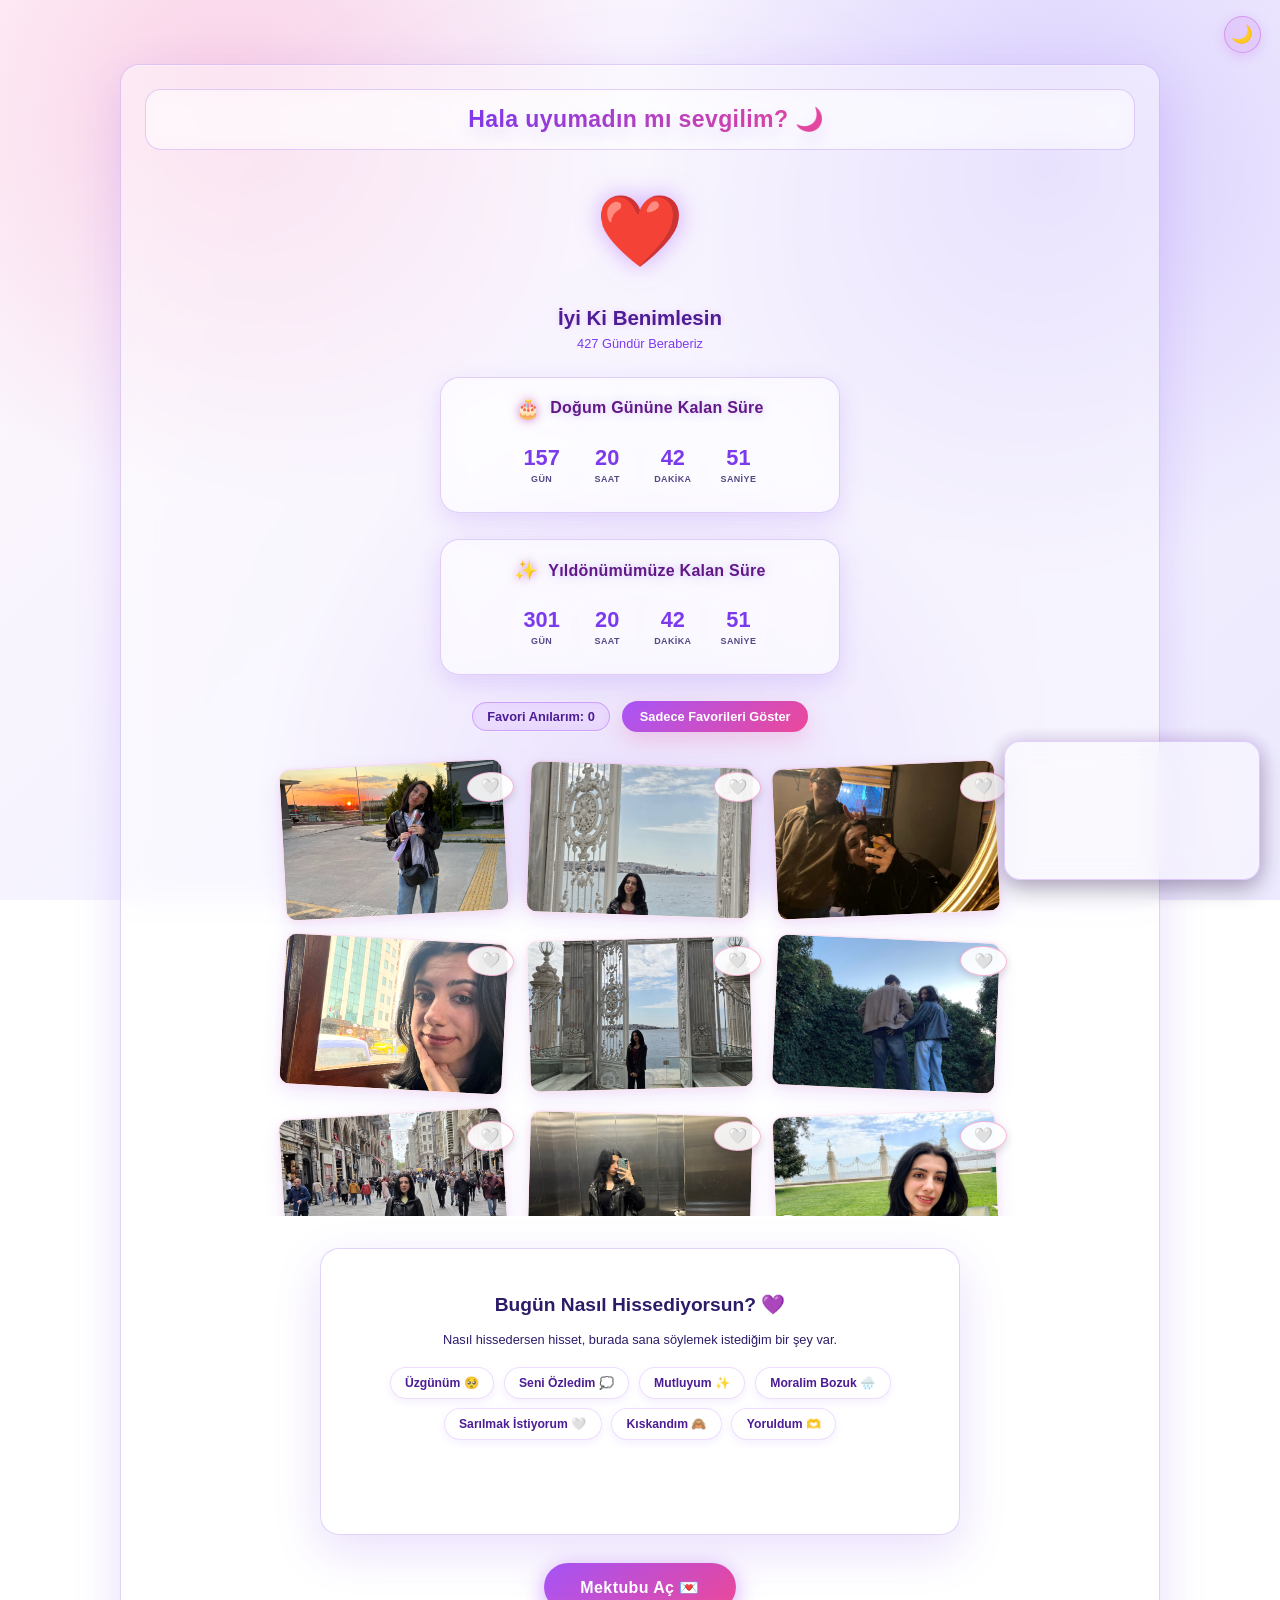
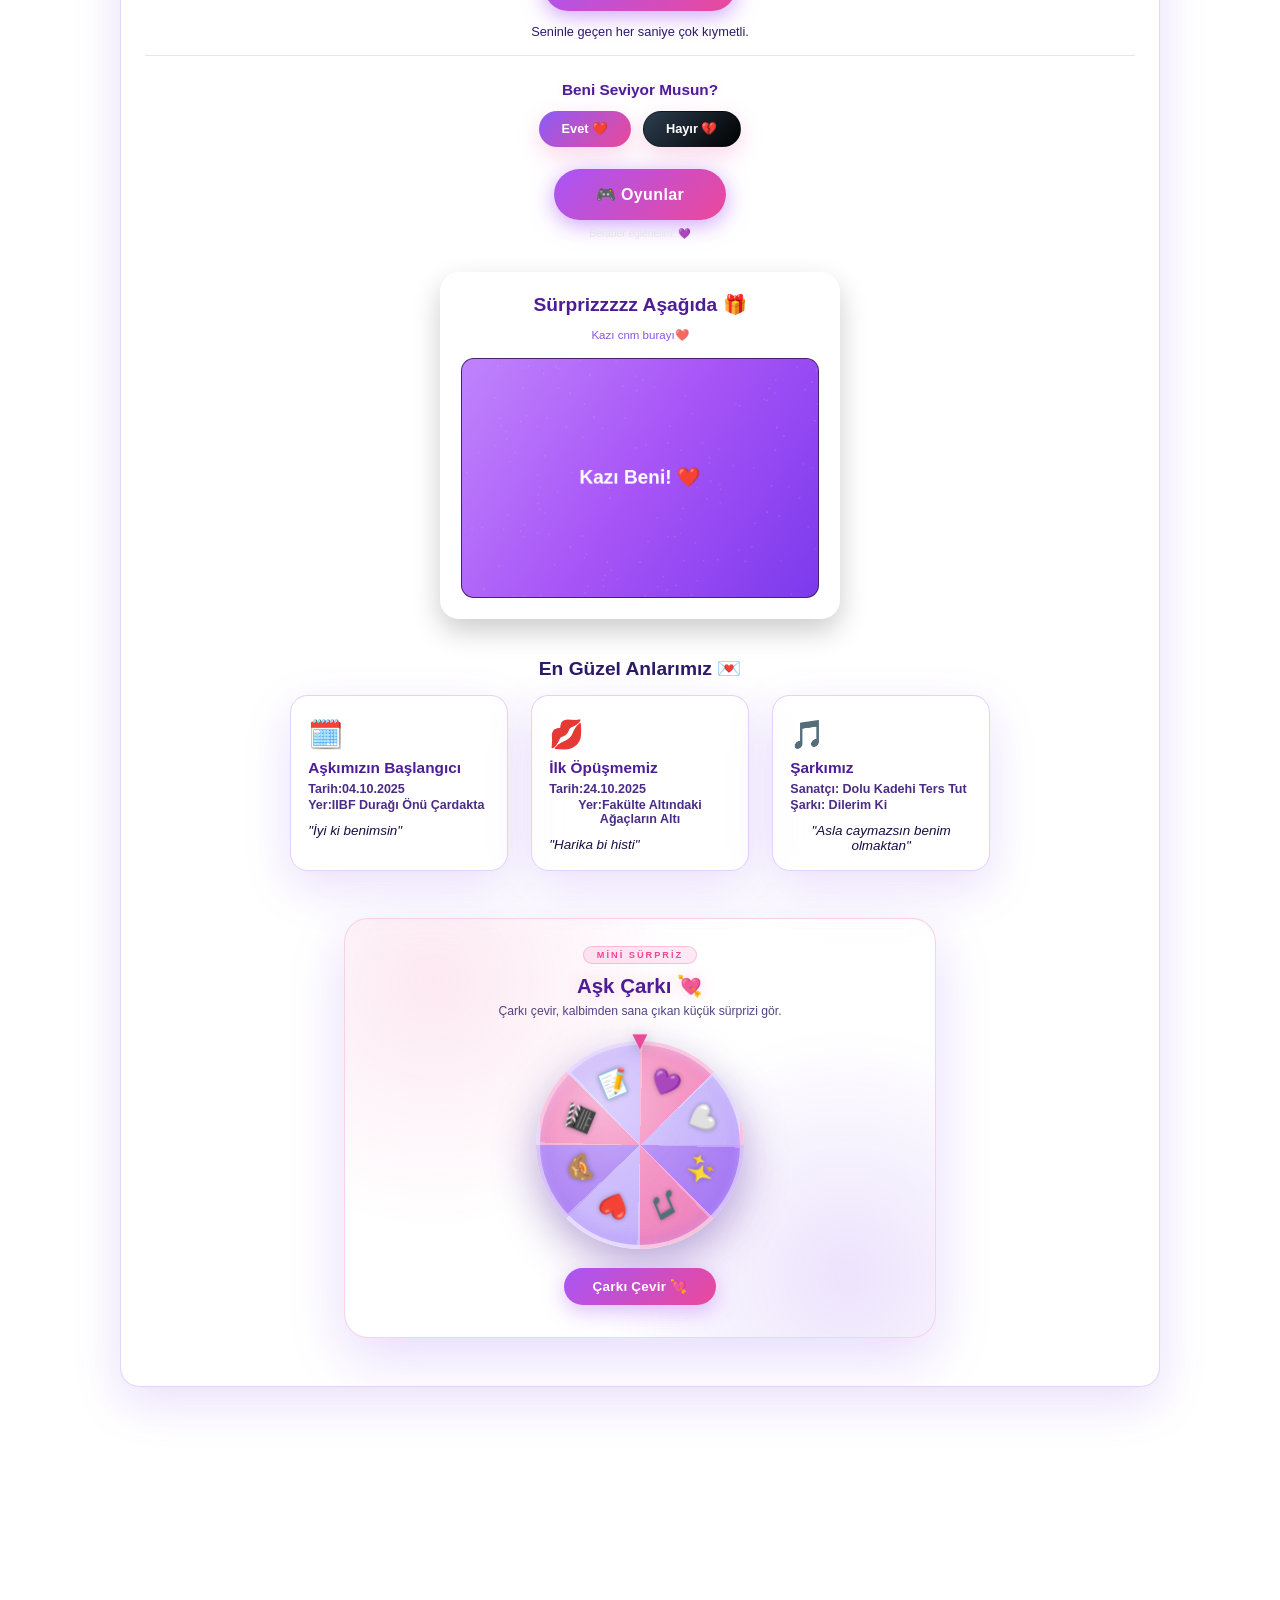
==== commit 750497b9: "Add files via upload" ====
--- a/index.html
+++ b/index.html
@@ -261,6 +261,38 @@
             </div>
         </div>
         <!-- Bilgi Kartları Son -->
+
+        <!-- ===== AŞK ÇARKI BÖLÜMÜ ===== -->
+        <section id="loveWheelSection" class="love-wheel-section">
+          <div class="love-wheel-card">
+            <span class="love-wheel-kicker">Mini Sürpriz</span>
+            <h2>Aşk Çarkı 💘</h2>
+            <p>Çarkı çevir, kalbimden sana çıkan küçük sürprizi gör.</p>
+
+            <div class="love-wheel-wrap">
+              <div id="loveWheelPointer" class="love-wheel-pointer">▼</div>
+              <div id="loveWheel" class="love-wheel">
+                <span>💜</span>
+                <span>🤍</span>
+                <span>✨</span>
+                <span>🎵</span>
+                <span>❤️</span>
+                <span>🙈</span>
+                <span>🎬</span>
+                <span>📝</span>
+              </div>
+            </div>
+
+            <button id="spinLoveWheelBtn" class="love-wheel-spin">Çarkı Çevir 💘</button>
+
+            <div id="loveWheelResult" class="love-wheel-result">
+              <small>Çarktan çıkan:</small>
+              <p id="loveWheelResultText"></p>
+            </div>
+          </div>
+        </section>
+        <!-- ===== AŞK ÇARKI BÖLÜMÜ SONU ===== -->
+
     </div>
 
 
--- a/style.css
+++ b/style.css
@@ -2591,4 +2591,307 @@
     .mood-result-text {
         font-size: 1rem;
     }
+}
+
+/* ===================================================
+   AŞK ÇARKI (LOVE WHEEL) BÖLÜMÜ
+=================================================== */
+
+.love-wheel-section {
+    margin: 48px auto 20px;
+    padding: 10px;
+    max-width: 760px;
+}
+
+.love-wheel-card {
+    position: relative;
+    padding: 34px 24px 40px;
+    border-radius: 30px;
+    text-align: center;
+    background: rgba(255, 255, 255, 0.16);
+    border: 1px solid rgba(236, 72, 153, 0.25);
+    box-shadow: 0 24px 70px rgba(124, 58, 237, 0.18);
+    backdrop-filter: blur(18px);
+    -webkit-backdrop-filter: blur(18px);
+    overflow: hidden;
+}
+
+.love-wheel-card::before {
+    content: '';
+    position: absolute;
+    inset: 0;
+    background:
+        radial-gradient(circle at 15% 15%, rgba(236, 72, 153, 0.12), transparent 40%),
+        radial-gradient(circle at 85% 85%, rgba(124, 58, 237, 0.14), transparent 40%);
+    pointer-events: none;
+    z-index: 0;
+}
+
+.love-wheel-card > * {
+    position: relative;
+    z-index: 1;
+}
+
+.love-wheel-kicker {
+    display: inline-block;
+    font-size: 0.72rem;
+    font-weight: 700;
+    letter-spacing: 2.5px;
+    text-transform: uppercase;
+    color: #ec4899;
+    background: rgba(236, 72, 153, 0.12);
+    border: 1px solid rgba(236, 72, 153, 0.28);
+    border-radius: 30px;
+    padding: 4px 16px;
+    margin-bottom: 12px;
+}
+
+.love-wheel-card h2 {
+    font-size: 1.6rem;
+    font-weight: 800;
+    color: var(--title-color, #4c1d95);
+    margin: 0 0 8px;
+    text-shadow: 0 0 18px rgba(236, 72, 153, 0.22);
+}
+
+.love-wheel-card > p {
+    font-size: 0.95rem;
+    color: var(--text-color, #2d1b69);
+    opacity: 0.82;
+    margin: 0;
+}
+
+/* Wrapper — çarkı ortalar ve pointer için zemin sağlar */
+.love-wheel-wrap {
+    position: relative;
+    width: min(260px, 70vw);
+    height: min(260px, 70vw);
+    margin: 28px auto 24px;
+}
+
+/* Dönen çark — Glassmorphism */
+.love-wheel {
+    width: 100%;
+    height: 100%;
+    border-radius: 50%;
+    display: grid;
+    place-items: center;
+    position: relative;          /* pseudo-element zeminleri için */
+    background: conic-gradient(
+        from 0deg,
+        rgba(236, 72, 153, 0.62)   0deg  45deg,
+        rgba(167, 139, 250, 0.62) 45deg  90deg,
+        rgba(124, 58, 237, 0.62)  90deg 135deg,
+        rgba(236, 72, 153, 0.62) 135deg 180deg,
+        rgba(167, 139, 250, 0.62) 180deg 225deg,
+        rgba(124, 58, 237, 0.62) 225deg 270deg,
+        rgba(236, 72, 153, 0.62) 270deg 315deg,
+        rgba(167, 139, 250, 0.62) 315deg 360deg
+    );
+    border: 6px solid rgba(255, 255, 255, 0.50);
+    box-shadow:
+        0 20px 55px rgba(76, 29, 149, 0.38),
+        0 0 0 1px rgba(255, 255, 255, 0.18),
+        inset 0 2px 12px rgba(255, 255, 255, 0.28),
+        inset 0 -4px 20px rgba(124, 58, 237, 0.22);
+    backdrop-filter: blur(4px);
+    -webkit-backdrop-filter: blur(4px);
+    transition: transform 3s cubic-bezier(0.12, 0.72, 0.18, 1);
+}
+
+/* Segment ayırıcı çizgiler */
+.love-wheel::before {
+    content: '';
+    position: absolute;
+    inset: 0;
+    border-radius: 50%;
+    background: repeating-conic-gradient(
+        rgba(255, 255, 255, 0.28) 0deg 1.5deg,
+        transparent              1.5deg 45deg
+    );
+    pointer-events: none;
+    z-index: 1;
+}
+
+/* Cam parıltısı — sol üst köşeden gelen ışık yansıması */
+.love-wheel::after {
+    content: '';
+    position: absolute;
+    inset: 0;
+    border-radius: 50%;
+    background: radial-gradient(
+        circle at 32% 28%,
+        rgba(255, 255, 255, 0.38) 0%,
+        rgba(255, 255, 255, 0.10) 38%,
+        transparent 68%
+    );
+    pointer-events: none;
+    z-index: 2;
+}
+
+/* Emoji ikonları — her segmentin MERKEZİNDE (22.5° offset) */
+.love-wheel span {
+    position: absolute;
+    font-size: 1.9rem;
+    line-height: 1;
+    z-index: 3;          /* pseudo-elementlerin üstünde */
+    filter: drop-shadow(0 1px 3px rgba(0,0,0,0.30));
+}
+
+/* 8 segment × 45° = 360°  |  merkez = i×45 + 22.5 */
+.love-wheel span:nth-child(1) { transform: rotate(22.5deg)  translateY(-82px); }
+.love-wheel span:nth-child(2) { transform: rotate(67.5deg)  translateY(-82px); }
+.love-wheel span:nth-child(3) { transform: rotate(112.5deg) translateY(-82px); }
+.love-wheel span:nth-child(4) { transform: rotate(157.5deg) translateY(-82px); }
+.love-wheel span:nth-child(5) { transform: rotate(202.5deg) translateY(-82px); }
+.love-wheel span:nth-child(6) { transform: rotate(247.5deg) translateY(-82px); }
+.love-wheel span:nth-child(7) { transform: rotate(292.5deg) translateY(-82px); }
+.love-wheel span:nth-child(8) { transform: rotate(337.5deg) translateY(-82px); }
+
+/* Üstteki işaretçi (pointer) */
+.love-wheel-pointer {
+    position: absolute;
+    top: -18px;
+    left: 50%;
+    transform: translateX(-50%);
+    color: #ec4899;
+    font-size: 2rem;
+    z-index: 2;
+    filter: drop-shadow(0 4px 8px rgba(0, 0, 0, 0.25));
+    animation: lovePointerBounce 1.4s ease-in-out infinite;
+}
+
+@keyframes lovePointerBounce {
+    0%, 100% { transform: translateX(-50%) translateY(0); }
+    50%       { transform: translateX(-50%) translateY(-5px); }
+}
+
+/* Dönerken pointer animasyonu dursun */
+.love-wheel-spinning ~ .love-wheel-pointer,
+.love-wheel.spinning ~ .love-wheel-pointer {
+    animation-play-state: paused;
+}
+
+/* Çevir butonu */
+.love-wheel-spin {
+    background: linear-gradient(135deg, #a855f7, #ec4899) !important;
+    color: #fff !important;
+    border: none !important;
+    padding: 14px 36px !important;
+    border-radius: 40px !important;
+    font-size: 1.05rem !important;
+    font-weight: 700 !important;
+    cursor: pointer;
+    box-shadow: 0 8px 28px rgba(168, 85, 247, 0.38) !important;
+    transition:
+        transform 0.3s cubic-bezier(0.34, 1.56, 0.64, 1),
+        box-shadow 0.3s ease,
+        opacity 0.3s ease !important;
+    letter-spacing: 0.3px;
+}
+
+.love-wheel-spin:hover:not(:disabled) {
+    transform: translateY(-4px) scale(1.04) !important;
+    box-shadow: 0 14px 36px rgba(236, 72, 153, 0.45) !important;
+}
+
+.love-wheel-spin:disabled {
+    opacity: 0.6;
+    cursor: not-allowed;
+    transform: none !important;
+}
+
+/* Sonuç kutusu */
+.love-wheel-result {
+    display: none;
+    margin-top: 22px;
+    padding: 20px 24px;
+    border-radius: 22px;
+    background: rgba(255, 255, 255, 0.14);
+    border: 1px solid rgba(255, 255, 255, 0.28);
+    box-shadow: 0 8px 28px rgba(124, 58, 237, 0.12);
+}
+
+.love-wheel-result.show {
+    display: block;
+    animation: loveWheelResultPop 0.48s cubic-bezier(0.34, 1.56, 0.64, 1) forwards;
+}
+
+.love-wheel-result small {
+    display: block;
+    font-size: 0.72rem;
+    font-weight: 700;
+    letter-spacing: 1.8px;
+    text-transform: uppercase;
+    color: #ec4899;
+    margin-bottom: 8px;
+}
+
+.love-wheel-result p {
+    font-size: 1.1rem;
+    font-weight: 600;
+    color: var(--title-color, #4c1d95);
+    margin: 0;
+    line-height: 1.55;
+}
+
+@keyframes loveWheelResultPop {
+    from {
+        opacity: 0;
+        transform: translateY(14px) scale(0.95);
+    }
+    to {
+        opacity: 1;
+        transform: translateY(0) scale(1);
+    }
+}
+
+/* Koyu mod uyumu */
+body.dark-mode .love-wheel-card {
+    background: rgba(20, 5, 45, 0.42);
+    border-color: rgba(236, 72, 153, 0.22);
+    box-shadow: 0 24px 70px rgba(0, 0, 0, 0.5);
+}
+
+body.dark-mode .love-wheel-card h2 {
+    color: #e6e6fa;
+}
+
+body.dark-mode .love-wheel-card > p {
+    color: #d8b4fe;
+}
+
+body.dark-mode .love-wheel-result {
+    background: rgba(255, 255, 255, 0.07);
+    border-color: rgba(255, 255, 255, 0.14);
+}
+
+body.dark-mode .love-wheel-result p {
+    color: #e6e6fa;
+}
+
+/* Mobil uyumu */
+@media (max-width: 600px) {
+    .love-wheel-section {
+        margin: 30px auto 16px;
+        padding: 8px;
+    }
+
+    .love-wheel-card {
+        padding: 24px 14px 30px;
+        border-radius: 22px;
+    }
+
+    .love-wheel-card h2 {
+        font-size: 1.3rem;
+    }
+
+    .love-wheel span {
+        font-size: 1.5rem;
+    }
+
+    .love-wheel-spin {
+        padding: 12px 28px !important;
+        font-size: 0.95rem !important;
+    }
 }
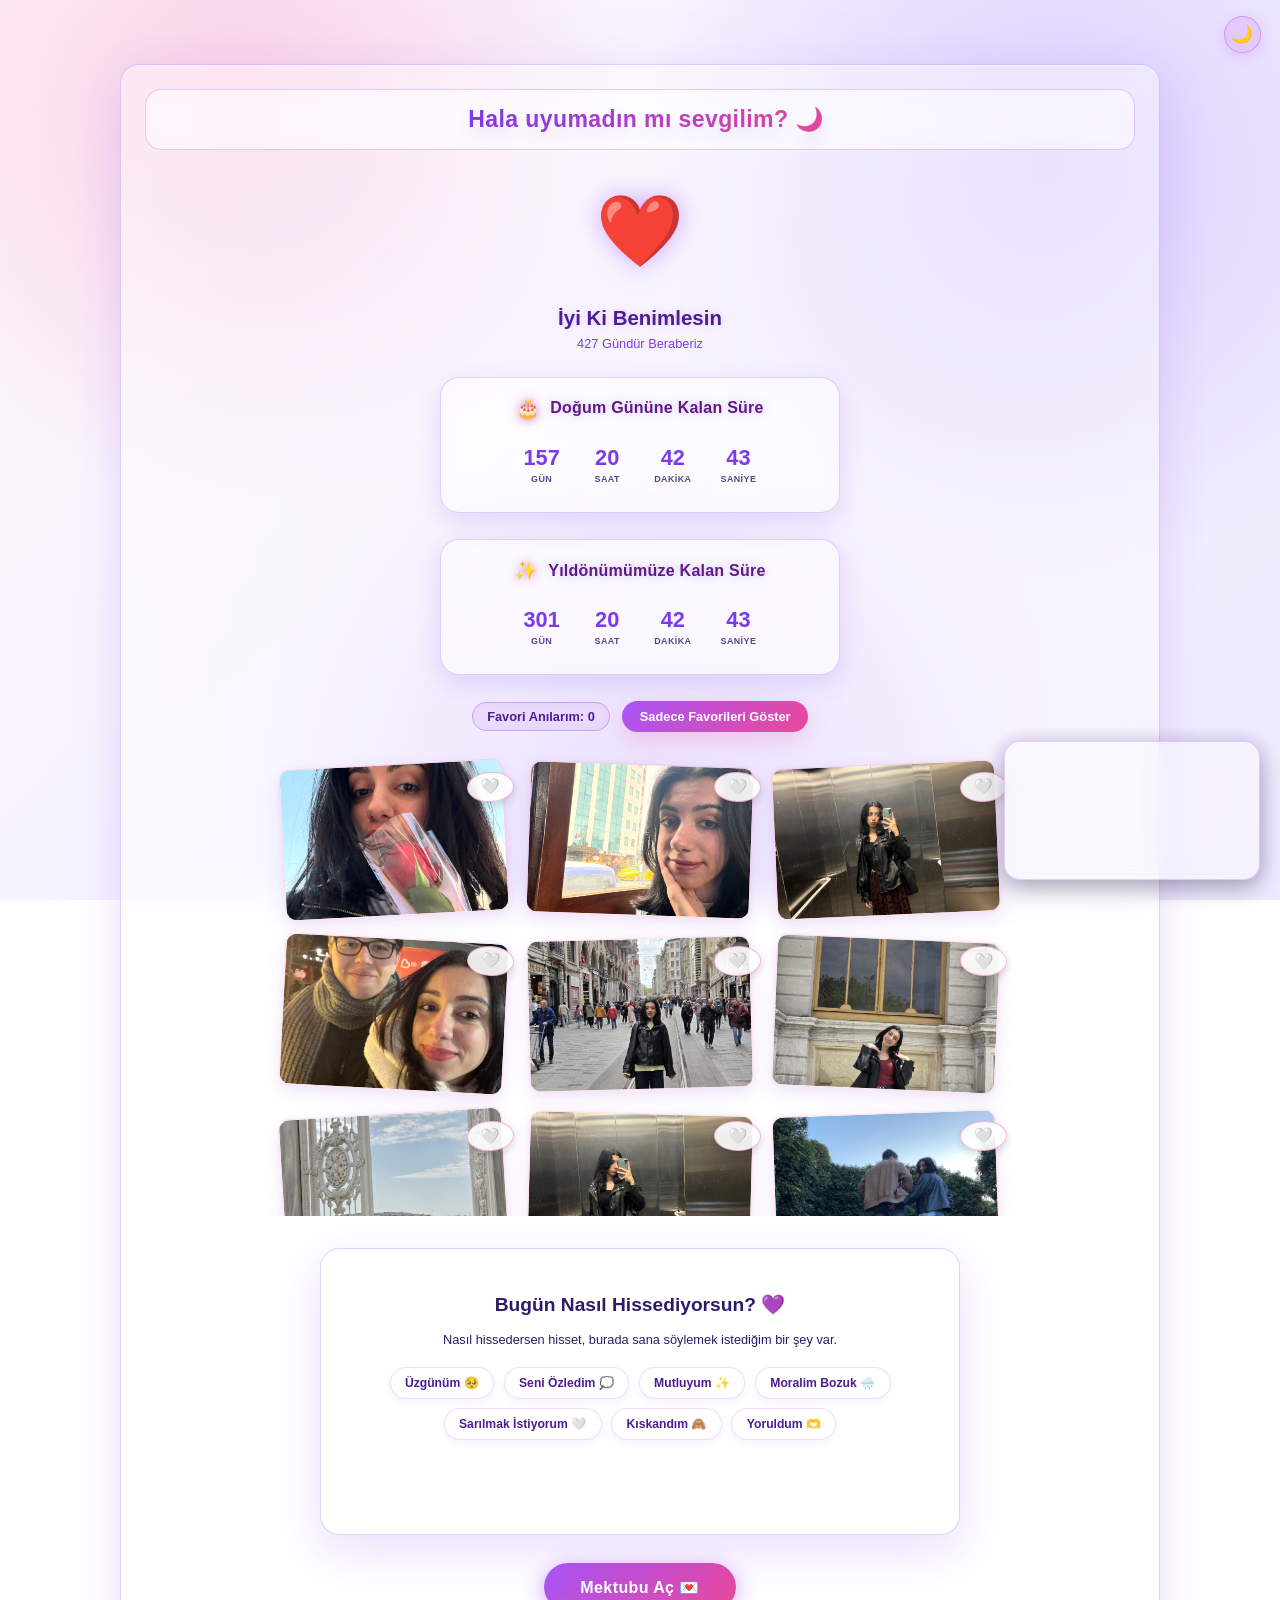
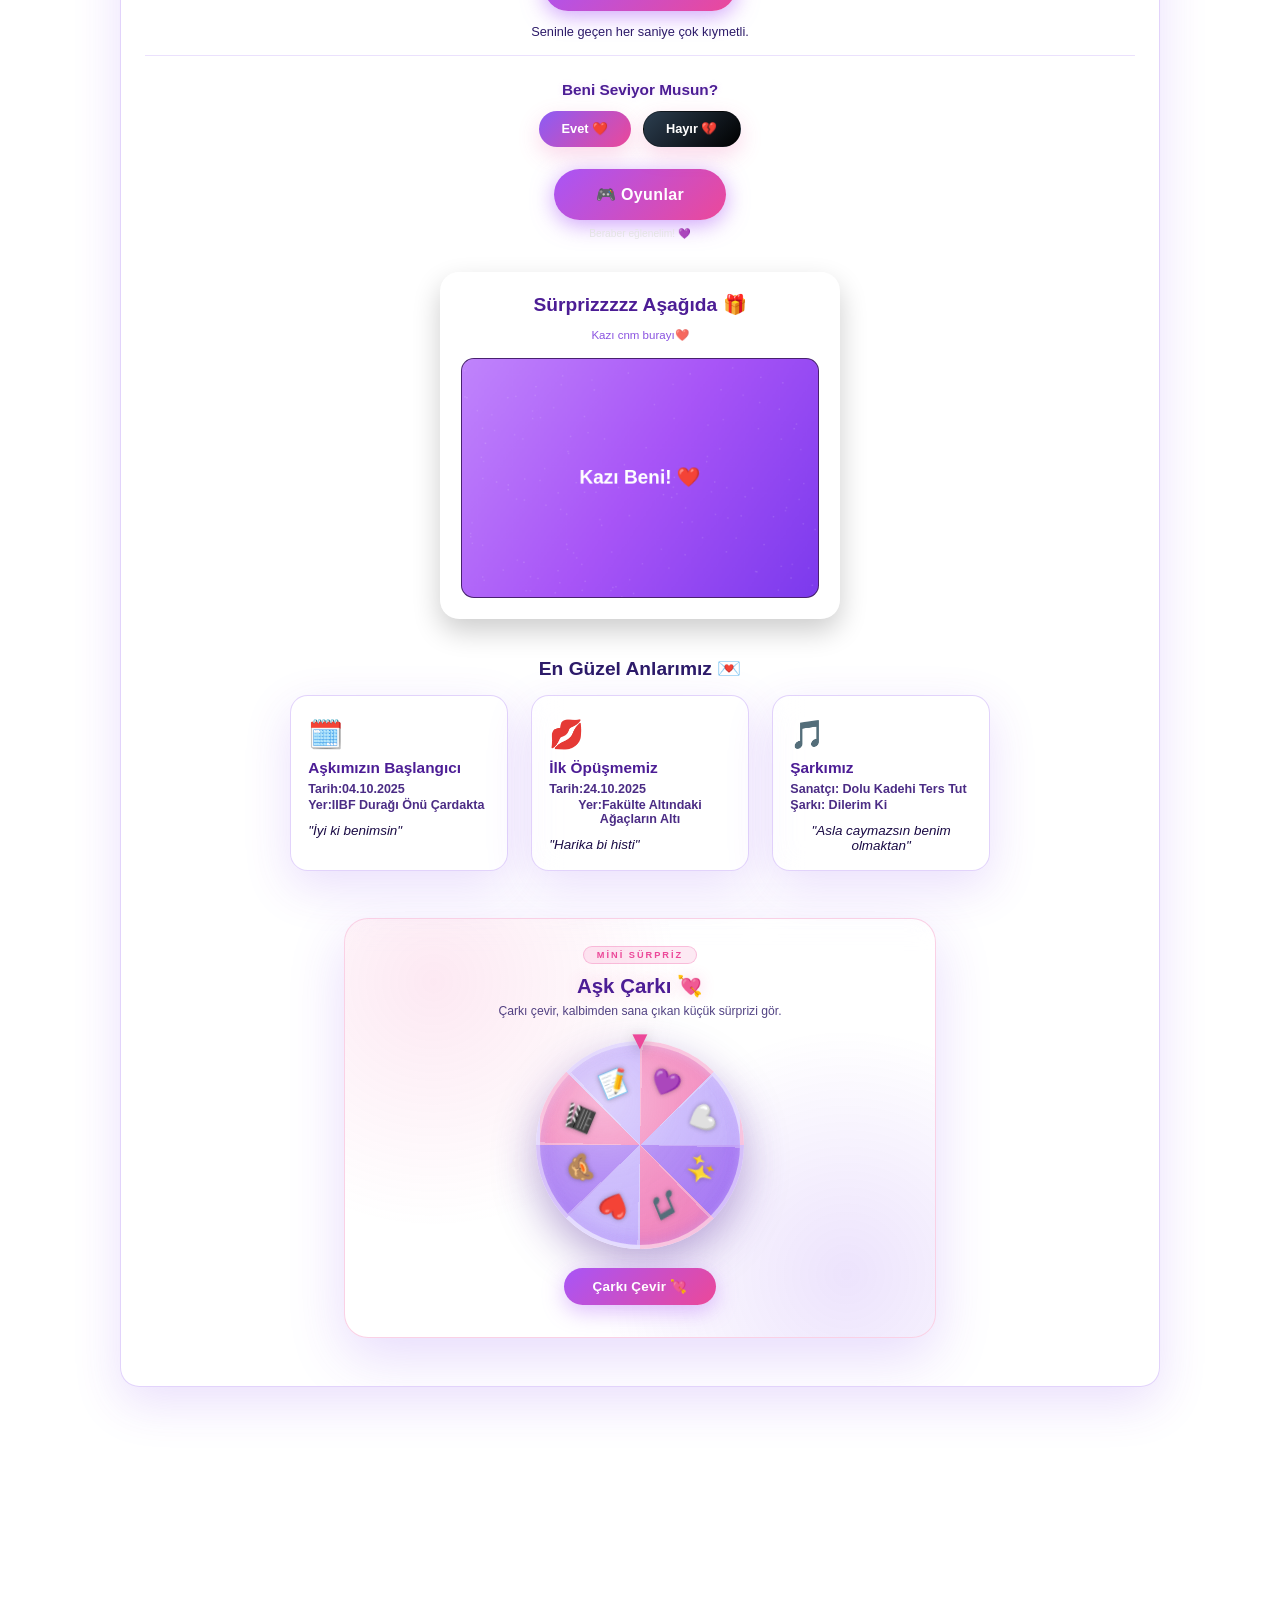
==== commit 218854e2: "Add files via upload" ====
--- a/index.html
+++ b/index.html
@@ -23,7 +23,8 @@
     <div class="card">
         <div id="secretBadge" class="secret-badge" style="display: none;">
             <span>Gizli mesaj bulundu 💜</span>
-            <button onclick="dismissSecretBadge(event)" style="background:none; border:none; color:inherit; cursor:pointer; margin-left:8px; font-size:16px; line-height:1; vertical-align:middle; padding:0 2px;">&times;</button>
+            <button onclick="dismissSecretBadge(event)"
+                style="background:none; border:none; color:inherit; cursor:pointer; margin-left:8px; font-size:16px; line-height:1; vertical-align:middle; padding:0 2px;">&times;</button>
         </div>
 
 
@@ -81,6 +82,23 @@
             <div id="birthdayMessage" class="birthday-message" style="display: none;">
                 Bugün senin günün! İyi ki doğdun 💜🎂
             </div>
+
+            <!-- ===== DOĞUM GÜNÜ ÖZEL KART ===== -->
+            <div id="birthdaySpecialCard" class="birthday-special-card" style="display: none;">
+                <div class="birthday-special-icon">🎂</div>
+                <h2>İyi ki doğdun sevgilim 💜</h2>
+                <p id="birthdaySpecialText">
+                    İyi ki doğdun, iyi ki varsın. Annen seni iyi ki doğurmuş.
+                    Hep gül hep mutlu ol gülüşün hep güzel olsun. Kalbin sevgiyle dolsun.
+                    Allah eksik etmesin seni kalbimden. Nice mutlu yaşlara aşkım.
+                    İyi ki hayatımdasın, iyi ki benimlesin. Seni çok seviyorum 💜✨
+                </p>
+                <p id="birthdayWishText" class="birthday-wish-text">
+                    Bugünün dileği: Hep birlikte, hep gülerek, hep sevgiyle... 🤍
+                </p>
+            </div>
+            <!-- ===== DOĞUM GÜNÜ ÖZEL KART SONU ===== -->
+
         </div>
 
         <!-- Yıldönümü Sayacı Bölümü -->
@@ -264,32 +282,32 @@
 
         <!-- ===== AŞK ÇARKI BÖLÜMÜ ===== -->
         <section id="loveWheelSection" class="love-wheel-section">
-          <div class="love-wheel-card">
-            <span class="love-wheel-kicker">Mini Sürpriz</span>
-            <h2>Aşk Çarkı 💘</h2>
-            <p>Çarkı çevir, kalbimden sana çıkan küçük sürprizi gör.</p>
-
-            <div class="love-wheel-wrap">
-              <div id="loveWheelPointer" class="love-wheel-pointer">▼</div>
-              <div id="loveWheel" class="love-wheel">
-                <span>💜</span>
-                <span>🤍</span>
-                <span>✨</span>
-                <span>🎵</span>
-                <span>❤️</span>
-                <span>🙈</span>
-                <span>🎬</span>
-                <span>📝</span>
-              </div>
-            </div>
-
-            <button id="spinLoveWheelBtn" class="love-wheel-spin">Çarkı Çevir 💘</button>
-
-            <div id="loveWheelResult" class="love-wheel-result">
-              <small>Çarktan çıkan:</small>
-              <p id="loveWheelResultText"></p>
-            </div>
-          </div>
+            <div class="love-wheel-card">
+                <span class="love-wheel-kicker">Mini Sürpriz</span>
+                <h2>Aşk Çarkı 💘</h2>
+                <p>Çarkı çevir, kalbimden sana çıkan küçük sürprizi gör.</p>
+
+                <div class="love-wheel-wrap">
+                    <div id="loveWheelPointer" class="love-wheel-pointer">▼</div>
+                    <div id="loveWheel" class="love-wheel">
+                        <span>💜</span>
+                        <span>🤍</span>
+                        <span>✨</span>
+                        <span>🎵</span>
+                        <span>❤️</span>
+                        <span>🙈</span>
+                        <span>🎬</span>
+                        <span>📝</span>
+                    </div>
+                </div>
+
+                <button id="spinLoveWheelBtn" class="love-wheel-spin">Çarkı Çevir 💘</button>
+
+                <div id="loveWheelResult" class="love-wheel-result">
+                    <small>Çarktan çıkan:</small>
+                    <p id="loveWheelResultText"></p>
+                </div>
+            </div>
         </section>
         <!-- ===== AŞK ÇARKI BÖLÜMÜ SONU ===== -->
 
@@ -306,19 +324,23 @@
         <button class="nav-btn prev-btn" onclick="prevImage()">&#10094;</button>
         <button class="nav-btn next-btn" onclick="nextImage()">&#10095;</button>
         <div class="modal-content">
-                <div class="modal-memory-header">
-                    <span>Bu Anıya Bir Not 💜</span>
-                    <small>Yazdığın not otomatik kaydedilir.</small>
-                </div>
-                <img id="modalImage" src="" alt="Büyütülmüş Fotoğraf">
-                <p style="color: rgba(255,255,255,0.7); font-size: 0.85rem; margin-top: 15px; margin-bottom: -10px; font-style: italic;">"Bu anı seninle güzel..."</p>
-                <textarea id="modalText"
-                    placeholder="Bu fotoğrafla ilgili bir anı veya not yaz... (Yazdıkların otomatik kaydedilir)"
-                    oninput="saveText()"></textarea>
+            <div class="modal-memory-header">
+                <span>Bu Anıya Bir Not 💜</span>
+                <small>Yazdığın not otomatik kaydedilir.</small>
+            </div>
+            <img id="modalImage" src="" alt="Büyütülmüş Fotoğraf">
+            <p
+                style="color: rgba(255,255,255,0.7); font-size: 0.85rem; margin-top: 15px; margin-bottom: -10px; font-style: italic;">
+                "Bu anı seninle güzel..."</p>
+            <textarea id="modalText"
+                placeholder="Bu fotoğrafla ilgili bir anı veya not yaz... (Yazdıkların otomatik kaydedilir)"
+                oninput="saveText()"></textarea>
         </div>
     </div>
 
     <script src="script.js"></script>
+    <!-- ===== KONFETİ KATMANI ===== -->
+    <div id="birthdayConfettiLayer" class="birthday-confetti-layer"></div>
     <!-- ===== SPOTIFY MÜZİK ÇALAR MODÜLÜ ===== -->
     <div class="spotify-player-container">
         <iframe id="spotifyIframe" style="border-radius: 12px" src="https://open.spotify.com/embed/playlist/2aWbKCbxj0SurjjNNe8OhC?si=_B8nG1T3SoS477co3orjbg
--- a/style.css
+++ b/style.css
@@ -2894,4 +2894,165 @@
         padding: 12px 28px !important;
         font-size: 0.95rem !important;
     }
+}
+
+/* ===================================================
+   DOĞUM GÜNÜ ÖZEL KART & KONFETİ
+=================================================== */
+
+.birthday-special-card {
+    margin: 24px auto;
+    padding: 32px 28px;
+    max-width: 680px;
+    border-radius: 30px;
+    text-align: center;
+    background:
+        radial-gradient(circle at 20% 10%, rgba(236, 72, 153, 0.22), transparent 35%),
+        radial-gradient(circle at 80% 20%, rgba(167, 139, 250, 0.24), transparent 35%),
+        rgba(255, 255, 255, 0.18);
+    border: 1px solid rgba(236, 72, 153, 0.30);
+    box-shadow:
+        0 24px 70px rgba(124, 58, 237, 0.20),
+        0 0 35px rgba(236, 72, 153, 0.16),
+        inset 0 1px 0 rgba(255, 255, 255, 0.30);
+    backdrop-filter: blur(18px);
+    -webkit-backdrop-filter: blur(18px);
+    animation:
+        birthdayCardPop 0.7s cubic-bezier(0.34, 1.56, 0.64, 1) forwards,
+        birthdayGlow 2.6s ease-in-out infinite alternate;
+}
+
+.birthday-special-icon {
+    font-size: 3.4rem;
+    margin-bottom: 12px;
+    display: block;
+    animation: birthdayCakeBounce 1.8s ease-in-out infinite;
+}
+
+.birthday-special-card h2 {
+    margin: 0 0 16px;
+    font-size: clamp(1.4rem, 4vw, 2rem);
+    font-weight: 800;
+    color: var(--title-color, #4c1d95);
+    text-shadow: 0 0 18px rgba(236, 72, 153, 0.28);
+}
+
+.birthday-special-card p {
+    color: var(--text-color, #2d1b69);
+    font-size: 1.05rem;
+    line-height: 1.75;
+    margin: 10px auto;
+    max-width: 560px;
+}
+
+.birthday-wish-text {
+    font-weight: 700;
+    font-size: 1.08rem !important;
+    color: #ec4899 !important;
+    margin-top: 18px !important;
+    padding: 14px 20px;
+    border-radius: 16px;
+    background: rgba(236, 72, 153, 0.08);
+    border: 1px solid rgba(236, 72, 153, 0.20);
+}
+
+@keyframes birthdayCardPop {
+    from {
+        opacity: 0;
+        transform: translateY(20px) scale(0.93);
+    }
+    to {
+        opacity: 1;
+        transform: translateY(0) scale(1);
+    }
+}
+
+@keyframes birthdayGlow {
+    from {
+        box-shadow:
+            0 24px 70px rgba(124, 58, 237, 0.18),
+            0 0 25px rgba(236, 72, 153, 0.12),
+            inset 0 1px 0 rgba(255, 255, 255, 0.28);
+    }
+    to {
+        box-shadow:
+            0 28px 90px rgba(124, 58, 237, 0.28),
+            0 0 44px rgba(236, 72, 153, 0.26),
+            inset 0 1px 0 rgba(255, 255, 255, 0.35);
+    }
+}
+
+@keyframes birthdayCakeBounce {
+    0%, 100% { transform: translateY(0) rotate(-4deg); }
+    50%       { transform: translateY(-9px) rotate(4deg); }
+}
+
+/* Konfeti katmanı */
+.birthday-confetti-layer {
+    position: fixed;
+    inset: 0;
+    pointer-events: none;
+    z-index: 9998;
+    overflow: hidden;
+}
+
+/* Tek bir konfeti parçası */
+.birthday-confetti {
+    position: absolute;
+    top: -20px;
+    width: 9px;
+    height: 14px;
+    border-radius: 3px;
+    opacity: 0.92;
+    animation: birthdayConfettiFall linear forwards;
+}
+
+@keyframes birthdayConfettiFall {
+    to {
+        transform: translateY(110vh) rotate(720deg);
+        opacity: 0;
+    }
+}
+
+/* Koyu mod */
+body.dark-mode .birthday-special-card {
+    background:
+        radial-gradient(circle at 20% 10%, rgba(236, 72, 153, 0.18), transparent 35%),
+        radial-gradient(circle at 80% 20%, rgba(124, 58, 237, 0.28), transparent 35%),
+        rgba(20, 5, 35, 0.44);
+    border-color: rgba(255, 255, 255, 0.16);
+}
+
+body.dark-mode .birthday-special-card h2 {
+    color: #f5f3ff;
+    text-shadow: 0 0 20px rgba(236, 72, 153, 0.40);
+}
+
+body.dark-mode .birthday-special-card p {
+    color: #d8b4fe;
+}
+
+body.dark-mode .birthday-wish-text {
+    background: rgba(236, 72, 153, 0.14);
+    border-color: rgba(236, 72, 153, 0.28);
+}
+
+/* Mobil */
+@media (max-width: 600px) {
+    .birthday-special-card {
+        padding: 24px 18px;
+        border-radius: 24px;
+    }
+
+    .birthday-special-card h2 {
+        font-size: 1.3rem;
+    }
+
+    .birthday-special-card p {
+        font-size: 0.96rem;
+    }
+
+    .birthday-special-icon {
+        font-size: 2.8rem;
+    }
 }
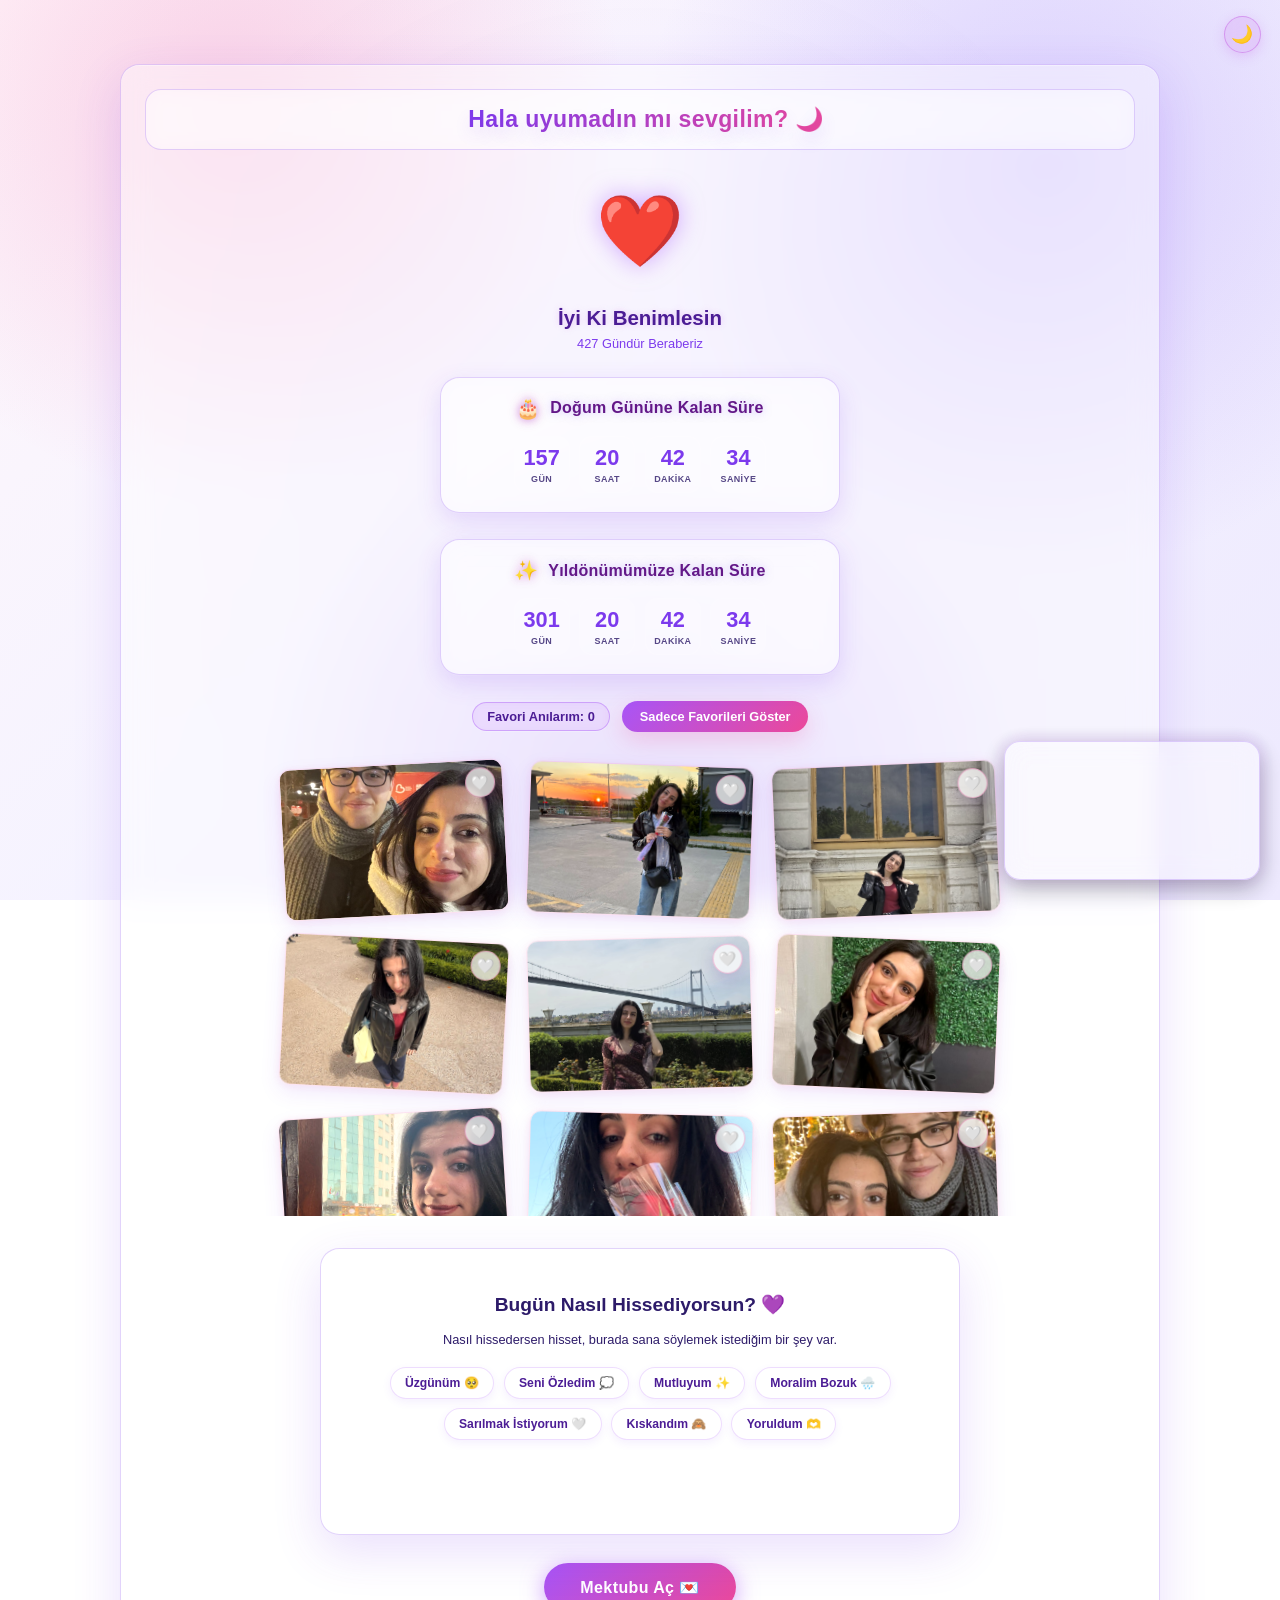
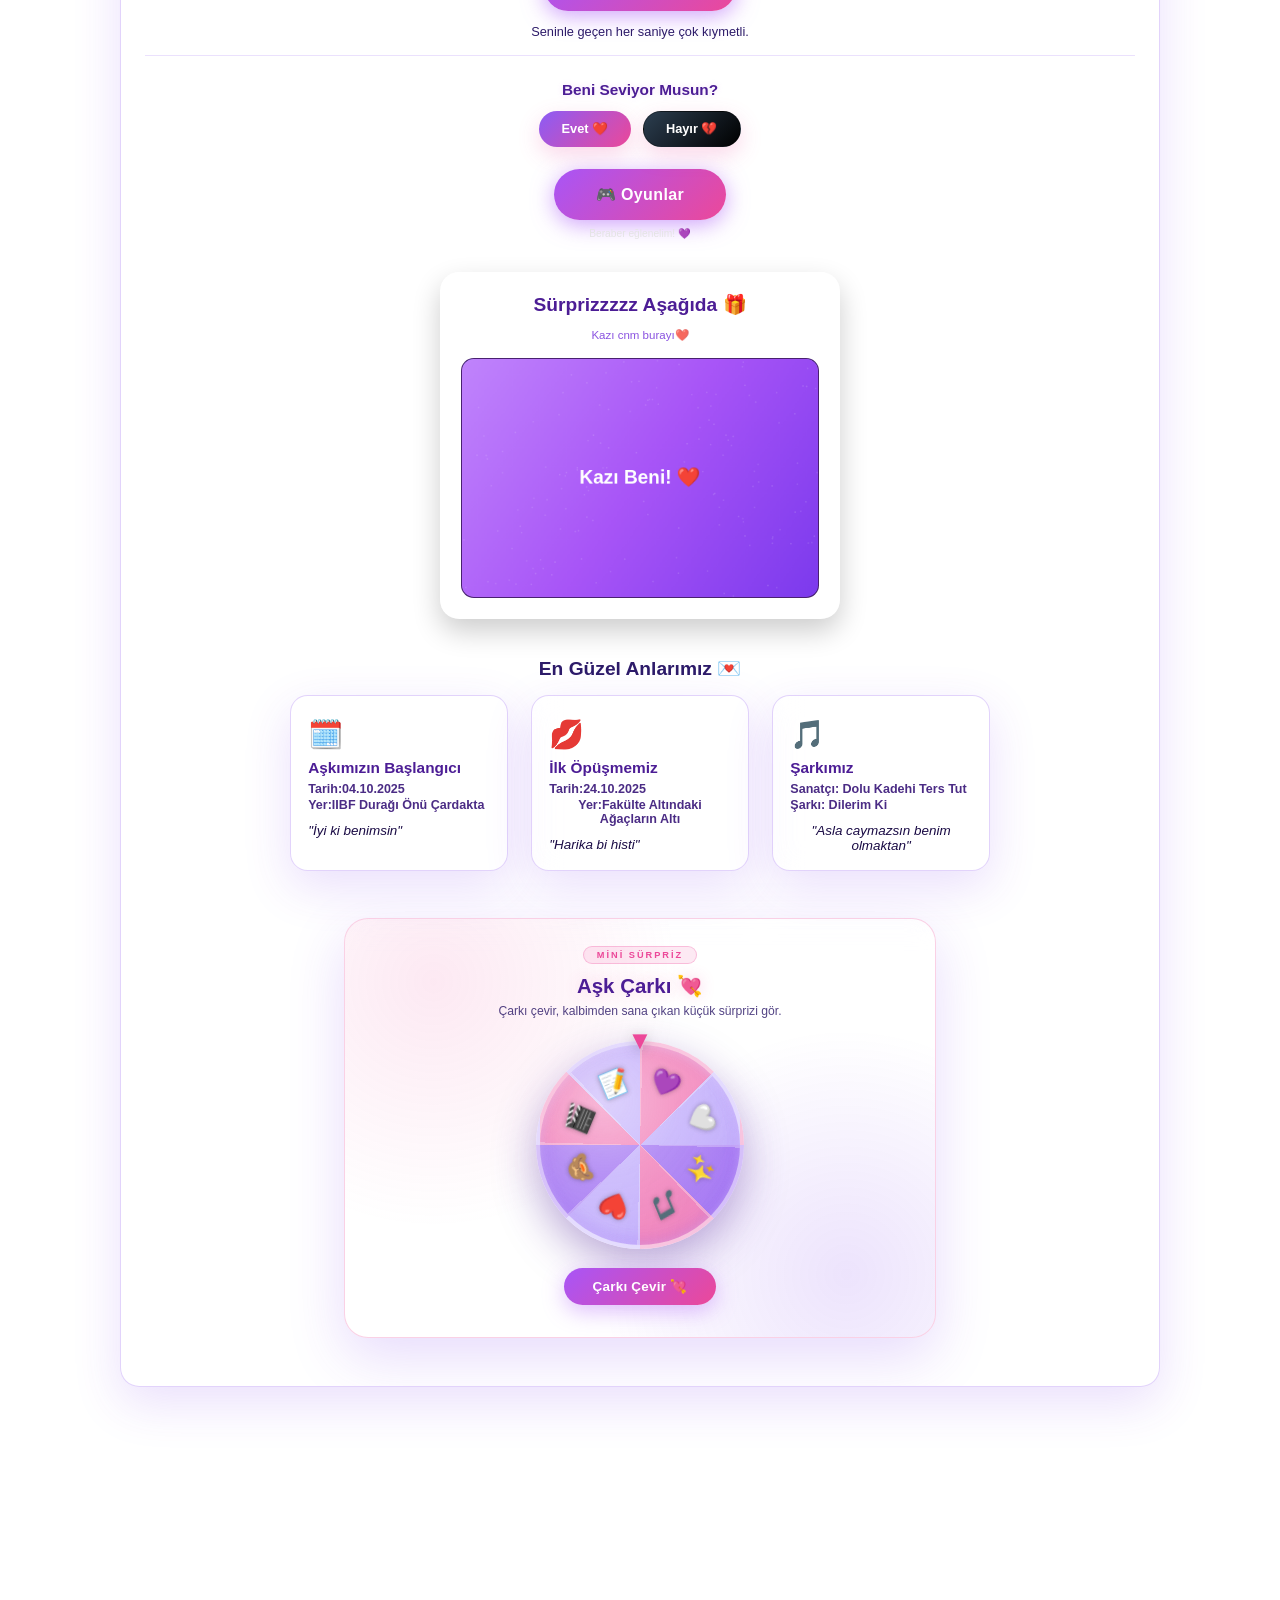
==== commit 6d632988: "Add files via upload" ====
--- a/index.html
+++ b/index.html
@@ -33,18 +33,7 @@
             <h2 id="timeGreeting" class="time-greeting">...</h2>
         </div>
 
-        <!-- Modal Kutusu -->
-        <div id="imageModal" class="modal">
-            <span class="close-btn" onclick="closeModal()">&times;</span>
-            <button class="nav-btn prev-btn" onclick="prevImage()">&#10094;</button>
-            <button class="nav-btn next-btn" onclick="nextImage()">&#10095;</button>
-            <div class="modal-content">
-                <img id="modalImage" src="" alt="Büyütülmüş Fotoğraf">
-                <textarea id="modalText"
-                    placeholder="Bu fotoğrafla ilgili bir anı veya not yaz... (Yazdıkların otomatik kaydedilir)"
-                    oninput="saveText()"></textarea>
-            </div>
-        </div>
+        <!-- ===== ZAMAN DUYARLI KARŞILAMA MODÜLÜ ===== -->
 
 
 
@@ -329,12 +318,13 @@
                 <small>Yazdığın not otomatik kaydedilir.</small>
             </div>
             <img id="modalImage" src="" alt="Büyütülmüş Fotoğraf">
-            <p
-                style="color: rgba(255,255,255,0.7); font-size: 0.85rem; margin-top: 15px; margin-bottom: -10px; font-style: italic;">
-                "Bu anı seninle güzel..."</p>
-            <textarea id="modalText"
-                placeholder="Bu fotoğrafla ilgili bir anı veya not yaz... (Yazdıkların otomatik kaydedilir)"
-                oninput="saveText()"></textarea>
+            <div class="modal-note-area">
+                <h3 class="modal-note-title">Bu anı seninle güzel... 💜</h3>
+                <p class="modal-note-description">Bu fotoğrafla ilgili hislerini buraya yazabilirsin.</p>
+                <textarea id="modalText"
+                    placeholder="Bu fotoğrafla ilgili bir anı veya not yaz... (Yazdıkların otomatik kaydedilir)"
+                    oninput="saveText()"></textarea>
+            </div>
         </div>
     </div>
 
--- a/style.css
+++ b/style.css
@@ -193,6 +193,344 @@
     /* Tarayıcıdaki %80 görünümü varsayılan yapar */
 }
 
+/* Masaüstü için varsayılan zoom ayarı korunuyor ama mobil için aşağıda ezilecek */
+
+/* ===================================================
+   MOBİL UYUMLULUK (RESPONSIVE) DÜZENLEMELERİ
+=================================================== */
+
+@media (max-width: 768px) {
+
+    html,
+    body {
+        width: 100%;
+        max-width: 100%;
+        overflow-x: hidden;
+    }
+
+    body {
+        zoom: 1 !important;
+        /* Mobilde zoom kapatıldı */
+        width: 100%;
+        min-height: 100vh;
+        padding: 18px 10px 120px;
+        display: flex;
+        flex-direction: column;
+        align-items: center;
+        justify-content: flex-start;
+    }
+
+    .card {
+        width: min(100%, 94vw);
+        max-width: 94vw !important;
+        padding: 18px 14px;
+        margin: 12px auto;
+        border-radius: 22px;
+    }
+
+    /* Başlık ve Sayaçlar */
+    .heart-icon {
+        font-size: 3.8rem;
+        margin: 16px auto;
+    }
+
+    .card h1 {
+        font-size: clamp(1.45rem, 7vw, 2rem);
+        line-height: 1.15;
+    }
+
+    #counter {
+        font-size: 0.95rem;
+    }
+
+    .time-greeting-container {
+        padding: 14px 12px;
+        margin-bottom: 16px;
+    }
+
+    .time-greeting {
+        font-size: clamp(1rem, 5vw, 1.35rem);
+        white-space: normal;
+        text-align: center;
+        margin: 0;
+        left: 0;
+        /* Ortalamayı bozmasın */
+    }
+
+    /* Fotoğraf Galerisi */
+    .gallery {
+        grid-template-columns: repeat(2, minmax(0, 1fr));
+        gap: 14px;
+        padding: 14px 6px;
+        max-height: none;
+        overflow-y: visible;
+        overflow-x: hidden;
+    }
+
+    .gallery img {
+        width: 100%;
+        height: 160px;
+        border-radius: 14px;
+        transform: none !important;
+    }
+
+    .gallery img:hover {
+        transform: none !important;
+    }
+
+    .gallery img:active {
+        transform: scale(0.98) !important;
+    }
+
+    .favorite-photo-wrapper,
+    .gallery .favorite-photo-wrapper:nth-child(n) {
+        transform: none !important;
+    }
+
+    .favorite-photo-wrapper img {
+        height: 160px;
+    }
+
+    .favorite-photo-btn {
+        width: 42px;
+        height: 42px;
+        min-width: 42px;
+        min-height: 42px;
+        top: 8px;
+        right: 8px;
+        font-size: 1.15rem;
+    }
+
+    /* Fotoğraf Modalı */
+    .modal {
+        padding: 12px;
+        align-items: center;
+        justify-content: center;
+    }
+
+    .modal-content {
+        width: 94vw;
+        max-width: 94vw;
+        max-height: 86vh;
+        padding: 16px;
+        border-radius: 24px;
+        overflow-y: auto;
+        display: flex;
+        flex-direction: column;
+        grid-template-columns: 1fr !important;
+        /* Grid yapısını tek sütuna düşür */
+    }
+
+    #modalImage {
+        max-width: 100%;
+        max-height: 48vh;
+        border-radius: 18px;
+    }
+
+    #modalText {
+        width: 100%;
+        min-width: 0;
+        height: 115px;
+        min-height: 115px;
+        margin-top: 14px;
+        font-size: 0.95rem;
+        border-radius: 18px;
+    }
+
+    .close-btn {
+        top: 12px;
+        right: 12px;
+        width: 44px;
+        height: 44px;
+        font-size: 30px;
+        z-index: 120;
+    }
+
+    .nav-btn {
+        width: 44px;
+        height: 44px;
+        font-size: 1.35rem;
+        z-index: 115;
+    }
+
+    .prev-btn {
+        left: 8px;
+    }
+
+    .next-btn {
+        right: 8px;
+    }
+
+    /* Butonlar */
+    button,
+    .primary-btn,
+    .secondary-btn,
+    .nav-btn,
+    .mood-btn,
+    .love-wheel-spin,
+    .toggle-favorites-btn,
+    .love-letter-btn,
+    .splash-btn {
+        min-height: 44px;
+        -webkit-tap-highlight-color: transparent;
+        touch-action: manipulation;
+    }
+
+    .action-buttons {
+        flex-wrap: wrap;
+        gap: 12px;
+    }
+
+    .action-buttons button {
+        min-width: 120px;
+    }
+
+    /* Sayaçlar */
+    .countdown-grid,
+    .birthday-countdown-grid {
+        display: grid !important;
+        grid-template-columns: repeat(2, minmax(0, 1fr));
+        gap: 10px;
+    }
+
+    .countdown-item,
+    .bday-val,
+    .bday-lbl {
+        min-width: 0;
+        padding: 12px 8px;
+    }
+
+    .bday-sep {
+        display: none;
+        /* Mobilde ayırıcılar grid yapısında kafa karıştırabilir */
+    }
+
+    .birthday-container,
+    .anniversary-container,
+    .surprize-counter-card {
+        width: 100%;
+        padding: 18px 12px;
+        border-radius: 22px;
+    }
+
+    /* Ruh Hali Bölümü */
+    #moodMessageSection {
+        width: 100%;
+        padding: 22px 14px;
+        border-radius: 24px;
+        margin-top: 24px;
+    }
+
+    .mood-buttons {
+        display: grid;
+        grid-template-columns: repeat(2, 1fr);
+        gap: 10px;
+    }
+
+    .mood-btn {
+        width: 100%;
+        justify-content: center;
+        white-space: normal;
+        line-height: 1.25;
+        padding: 12px 8px;
+    }
+
+    #moodResultCard {
+        width: 100%;
+    }
+
+    /* Aşk Çarkı */
+    .love-wheel-section {
+        width: 100%;
+        padding: 8px 0;
+    }
+
+    .love-wheel-card {
+        padding: 26px 14px;
+        border-radius: 24px;
+    }
+
+    .love-wheel-wrap {
+        width: min(230px, 72vw);
+        height: min(230px, 72vw);
+    }
+
+    .love-wheel span {
+        font-size: 1.6rem;
+    }
+
+    /* Kazı Kazan */
+    .scratch-card-container {
+        width: 100%;
+        padding: 16px 10px;
+    }
+
+    .scratch-wrapper {
+        width: min(300px, 82vw);
+        height: min(225px, 62vw);
+        /* Aspect ratio korunmalı */
+    }
+
+    .scratch-message {
+        font-size: 0.9rem;
+        padding: 0 8px;
+    }
+
+    /* Spotify */
+    .spotify-player-container {
+        position: relative;
+        /* Sabitlikten çıkarıp akışa alalım */
+        width: 100%;
+        max-width: 100%;
+        margin: 24px auto 0;
+        padding: 10px;
+        opacity: 1;
+        right: auto;
+        bottom: auto;
+        animation: none;
+    }
+
+    .spotify-player-container:hover {
+        transform: none;
+    }
+
+    .spotify-player-container iframe {
+        height: 120px;
+    }
+}
+
+@media (max-width: 420px) {
+    .gallery {
+        grid-template-columns: 1fr;
+    }
+
+    .gallery img,
+    .favorite-photo-wrapper img {
+        height: 220px;
+    }
+
+    .mood-buttons {
+        grid-template-columns: 1fr;
+    }
+}
+
+/* Hover İyileştirmesi */
+@media (hover: none) and (pointer: coarse) {
+
+    .gallery img:hover,
+    .favorite-photo-wrapper:hover,
+    .info-card:hover,
+    button:hover,
+    .primary-btn:hover {
+        transform: none !important;
+    }
+
+    .gallery img:active,
+    button:active {
+        transform: scale(0.96) !important;
+    }
+}
+
 /* Koyu mor arka plan katmanı — Premium Gece/Aşk Evreni Görünümü */
 body::before {
     content: '';
@@ -577,86 +915,99 @@
     /* Daha da koyu mor */
 }
 
-.gallery img {
+.gallery .favorite-photo-wrapper {
+    width: 100%;
+    transition: transform 0.4s cubic-bezier(0.175, 0.885, 0.32, 1.275);
+    position: relative;
+    display: block;
+    border-radius: 14px;
+    overflow: visible;
+}
+
+.gallery .favorite-photo-wrapper img {
     width: 100%;
     height: 190px;
     object-fit: cover;
     border-radius: 14px;
-    /* Yumuşak pembe kenarlığı */
     border: 2px solid var(--img-border);
     box-shadow: 0 10px 25px var(--img-shadow), 0 2px 10px var(--img-shadow-light);
     filter: sepia(0.05) brightness(1.02) contrast(1.02);
-    transition: all 0.4s cubic-bezier(0.175, 0.885, 0.32, 1.275);
-    transform-origin: center;
-}
-
-/* Masaya atılmış fotoğraf havası - her birine farklı açı */
-.gallery img:nth-child(1) {
+    transition: all 0.4s ease;
+    display: block;
+}
+
+/* Masaya atılmış fotoğraf havası - her birine farklı açı (Wrapper'a uygulandı) */
+.gallery .favorite-photo-wrapper:nth-child(1) {
     transform: rotate(-3deg);
 }
 
-.gallery img:nth-child(2) {
+.gallery .favorite-photo-wrapper:nth-child(2) {
     transform: rotate(2deg);
 }
 
-.gallery img:nth-child(3) {
+.gallery .favorite-photo-wrapper:nth-child(3) {
     transform: rotate(-2.5deg);
 }
 
-.gallery img:nth-child(4) {
+.gallery .favorite-photo-wrapper:nth-child(4) {
     transform: rotate(3deg);
 }
 
-.gallery img:nth-child(5) {
+.gallery .favorite-photo-wrapper:nth-child(5) {
     transform: rotate(-1.5deg);
 }
 
-.gallery img:nth-child(6) {
+.gallery .favorite-photo-wrapper:nth-child(6) {
     transform: rotate(2.5deg);
 }
 
-.gallery img:nth-child(7) {
+.gallery .favorite-photo-wrapper:nth-child(7) {
     transform: rotate(-3.5deg);
 }
 
-.gallery img:nth-child(8) {
+.gallery .favorite-photo-wrapper:nth-child(8) {
     transform: rotate(1.5deg);
 }
 
-.gallery img:nth-child(9) {
+.gallery .favorite-photo-wrapper:nth-child(9) {
     transform: rotate(-2deg);
 }
 
-.gallery img:nth-child(10) {
+.gallery .favorite-photo-wrapper:nth-child(10) {
     transform: rotate(2.8deg);
 }
 
-.gallery img:nth-child(11) {
+.gallery .favorite-photo-wrapper:nth-child(11) {
     transform: rotate(-3.2deg);
 }
 
-.gallery img:nth-child(12) {
+.gallery .favorite-photo-wrapper:nth-child(12) {
     transform: rotate(1.2deg);
 }
 
-.gallery img:nth-child(13) {
+.gallery .favorite-photo-wrapper:nth-child(13) {
     transform: rotate(-2.8deg);
 }
 
-.gallery img:nth-child(14) {
+.gallery .favorite-photo-wrapper:nth-child(14) {
     transform: rotate(3.1deg);
 }
 
-.gallery img:nth-child(15) {
+.gallery .favorite-photo-wrapper:nth-child(15) {
     transform: rotate(-1.8deg);
 }
 
-/* Fotoğrafın üzerine gelince büyüme efekti */
-.gallery img:hover {
-    transform: scale(1.1) translateY(-8px) rotate(0deg);
-    z-index: 2;
-    border-color: rgba(236, 72, 153, 0.4);
-    box-shadow: 0 15px 40px rgba(236, 72, 153, 0.2), 0 5px 12px rgba(236, 72, 153, 0.1);
+/* Fotoğrafın üzerine gelince büyüme efekti (Wrapper üzerinden) */
+.gallery .favorite-photo-wrapper:hover {
+    transform: scale(1.08) translateY(-8px) rotate(0deg);
+    z-index: 10;
+}
+
+.gallery .favorite-photo-wrapper:hover img {
+    border-color: rgba(236, 72, 153, 0.6);
+    box-shadow:
+        0 15px 35px rgba(236, 72, 153, 0.3),
+        0 5px 12px rgba(236, 72, 153, 0.15);
 }
 
 /* Modal (Büyütülmüş Fotoğraf) Stilleri */
@@ -737,12 +1088,37 @@
     background: rgba(255, 255, 255, 0.08);
 }
 
+.modal-note-area {
+    width: min(100%, 760px);
+    display: flex;
+    flex-direction: column;
+    align-items: center;
+}
+
+.modal-note-title {
+    font-size: 1.25rem;
+    font-weight: 800;
+    color: #fff;
+    margin-bottom: 6px;
+    text-align: center;
+    text-shadow: 0 0 15px rgba(236, 72, 153, 0.4);
+    font-family: 'Outfit', sans-serif;
+}
+
+.modal-note-description {
+    font-size: 0.9rem;
+    color: rgba(255, 255, 255, 0.72);
+    margin-bottom: 14px;
+    text-align: center;
+    line-height: 1.4;
+}
+
 #modalText {
-    width: min(100%, 760px);
+    width: 100%;
     min-width: 0;
     min-height: 120px;
     height: 120px;
-    margin-top: 18px;
+    margin-top: 10px;
     padding: 18px 20px;
     border-radius: 22px;
     border: 1px solid rgba(255, 255, 255, 0.28);
@@ -863,6 +1239,7 @@
         opacity: 0;
         backdrop-filter: blur(0px);
     }
+
     to {
         opacity: 1;
         backdrop-filter: blur(20px) saturate(160%);
@@ -874,6 +1251,7 @@
         opacity: 0;
         transform: translateY(18px) scale(0.96);
     }
+
     to {
         opacity: 1;
         transform: translateY(0) scale(1);
@@ -930,8 +1308,13 @@
         max-height: 72vh;
     }
 
+    .modal-note-area {
+        height: min(55vh, 420px);
+        align-items: flex-start;
+    }
+
     #modalText {
-        height: min(55vh, 420px);
+        height: 100%;
         margin-top: 0;
     }
 }
@@ -2379,31 +2762,55 @@
     background: #ec4899;
 }
 
-/* Kalp Butonu - Bağımsız Konumlandırma */
+/* Kalp Butonu - Fotoğrafın Sağ Üst Köşesine Yapışık */
 .favorite-photo-btn {
     position: absolute;
+    top: 10px;
+    right: 10px;
+    z-index: 5;
     width: 38px;
     height: 38px;
-    background: rgba(255, 255, 255, 0.9);
-    border: 1px solid rgba(236, 72, 153, 0.4);
-    border-radius: 50%;
+    border-radius: 999px;
     display: flex;
+    align-items: center;
     justify-content: center;
-    align-items: center;
-    font-size: 1.2rem;
+    padding: 0;
+    font-size: 1.1rem;
+    line-height: 1;
     cursor: pointer;
-    z-index: 100;
-    transition: transform 0.3s cubic-bezier(0.175, 0.885, 0.32, 1.275), opacity 0.3s;
-    box-shadow: 0 4px 10px rgba(0, 0, 0, 0.15);
+    background: rgba(255, 255, 255, 0.72);
+    border: 1px solid rgba(236, 72, 153, 0.35);
+    backdrop-filter: blur(10px);
+    -webkit-backdrop-filter: blur(10px);
+    box-shadow: 0 8px 22px rgba(76, 29, 149, 0.20);
+    transition:
+        transform 0.2s ease,
+        background 0.2s ease,
+        box-shadow 0.2s ease;
+}
+
+.favorite-photo-btn:hover {
+    transform: scale(1.12);
+    background: rgba(255, 255, 255, 0.92);
+    box-shadow: 0 10px 28px rgba(236, 72, 153, 0.28);
+}
+
+.favorite-photo-btn.favorite-photo-active {
+    background: rgba(236, 72, 153, 0.92);
+    color: white;
+    border-color: rgba(255, 255, 255, 0.55);
+    box-shadow:
+        0 10px 30px rgba(236, 72, 153, 0.36),
+        0 0 18px rgba(236, 72, 153, 0.30);
 }
 
 body.dark-mode .favorite-photo-btn {
-    background: rgba(30, 10, 45, 0.8);
-}
-
-.favorite-photo-btn.active {
-    color: #e11d48;
-    border-color: #ec4899;
+    background: rgba(30, 10, 45, 0.72);
+    border-color: rgba(236, 72, 153, 0.45);
+}
+
+body.dark-mode .favorite-photo-btn:hover {
+    background: rgba(30, 10, 45, 0.92);
 }
 
 /* Favori parıltı efekti */
@@ -2627,7 +3034,7 @@
     z-index: 0;
 }
 
-.love-wheel-card > * {
+.love-wheel-card>* {
     position: relative;
     z-index: 1;
 }
@@ -2654,7 +3061,7 @@
     text-shadow: 0 0 18px rgba(236, 72, 153, 0.22);
 }
 
-.love-wheel-card > p {
+.love-wheel-card>p {
     font-size: 0.95rem;
     color: var(--text-color, #2d1b69);
     opacity: 0.82;
@@ -2676,18 +3083,17 @@
     border-radius: 50%;
     display: grid;
     place-items: center;
-    position: relative;          /* pseudo-element zeminleri için */
-    background: conic-gradient(
-        from 0deg,
-        rgba(236, 72, 153, 0.62)   0deg  45deg,
-        rgba(167, 139, 250, 0.62) 45deg  90deg,
-        rgba(124, 58, 237, 0.62)  90deg 135deg,
-        rgba(236, 72, 153, 0.62) 135deg 180deg,
-        rgba(167, 139, 250, 0.62) 180deg 225deg,
-        rgba(124, 58, 237, 0.62) 225deg 270deg,
-        rgba(236, 72, 153, 0.62) 270deg 315deg,
-        rgba(167, 139, 250, 0.62) 315deg 360deg
-    );
+    position: relative;
+    /* pseudo-element zeminleri için */
+    background: conic-gradient(from 0deg,
+            rgba(236, 72, 153, 0.62) 0deg 45deg,
+            rgba(167, 139, 250, 0.62) 45deg 90deg,
+            rgba(124, 58, 237, 0.62) 90deg 135deg,
+            rgba(236, 72, 153, 0.62) 135deg 180deg,
+            rgba(167, 139, 250, 0.62) 180deg 225deg,
+            rgba(124, 58, 237, 0.62) 225deg 270deg,
+            rgba(236, 72, 153, 0.62) 270deg 315deg,
+            rgba(167, 139, 250, 0.62) 315deg 360deg);
     border: 6px solid rgba(255, 255, 255, 0.50);
     box-shadow:
         0 20px 55px rgba(76, 29, 149, 0.38),
@@ -2705,10 +3111,8 @@
     position: absolute;
     inset: 0;
     border-radius: 50%;
-    background: repeating-conic-gradient(
-        rgba(255, 255, 255, 0.28) 0deg 1.5deg,
-        transparent              1.5deg 45deg
-    );
+    background: repeating-conic-gradient(rgba(255, 255, 255, 0.28) 0deg 1.5deg,
+            transparent 1.5deg 45deg);
     pointer-events: none;
     z-index: 1;
 }
@@ -2719,12 +3123,10 @@
     position: absolute;
     inset: 0;
     border-radius: 50%;
-    background: radial-gradient(
-        circle at 32% 28%,
-        rgba(255, 255, 255, 0.38) 0%,
-        rgba(255, 255, 255, 0.10) 38%,
-        transparent 68%
-    );
+    background: radial-gradient(circle at 32% 28%,
+            rgba(255, 255, 255, 0.38) 0%,
+            rgba(255, 255, 255, 0.10) 38%,
+            transparent 68%);
     pointer-events: none;
     z-index: 2;
 }
@@ -2734,19 +3136,43 @@
     position: absolute;
     font-size: 1.9rem;
     line-height: 1;
-    z-index: 3;          /* pseudo-elementlerin üstünde */
-    filter: drop-shadow(0 1px 3px rgba(0,0,0,0.30));
+    z-index: 3;
+    /* pseudo-elementlerin üstünde */
+    filter: drop-shadow(0 1px 3px rgba(0, 0, 0, 0.30));
 }
 
 /* 8 segment × 45° = 360°  |  merkez = i×45 + 22.5 */
-.love-wheel span:nth-child(1) { transform: rotate(22.5deg)  translateY(-82px); }
-.love-wheel span:nth-child(2) { transform: rotate(67.5deg)  translateY(-82px); }
-.love-wheel span:nth-child(3) { transform: rotate(112.5deg) translateY(-82px); }
-.love-wheel span:nth-child(4) { transform: rotate(157.5deg) translateY(-82px); }
-.love-wheel span:nth-child(5) { transform: rotate(202.5deg) translateY(-82px); }
-.love-wheel span:nth-child(6) { transform: rotate(247.5deg) translateY(-82px); }
-.love-wheel span:nth-child(7) { transform: rotate(292.5deg) translateY(-82px); }
-.love-wheel span:nth-child(8) { transform: rotate(337.5deg) translateY(-82px); }
+.love-wheel span:nth-child(1) {
+    transform: rotate(22.5deg) translateY(-82px);
+}
+
+.love-wheel span:nth-child(2) {
+    transform: rotate(67.5deg) translateY(-82px);
+}
+
+.love-wheel span:nth-child(3) {
+    transform: rotate(112.5deg) translateY(-82px);
+}
+
+.love-wheel span:nth-child(4) {
+    transform: rotate(157.5deg) translateY(-82px);
+}
+
+.love-wheel span:nth-child(5) {
+    transform: rotate(202.5deg) translateY(-82px);
+}
+
+.love-wheel span:nth-child(6) {
+    transform: rotate(247.5deg) translateY(-82px);
+}
+
+.love-wheel span:nth-child(7) {
+    transform: rotate(292.5deg) translateY(-82px);
+}
+
+.love-wheel span:nth-child(8) {
+    transform: rotate(337.5deg) translateY(-82px);
+}
 
 /* Üstteki işaretçi (pointer) */
 .love-wheel-pointer {
@@ -2762,13 +3188,20 @@
 }
 
 @keyframes lovePointerBounce {
-    0%, 100% { transform: translateX(-50%) translateY(0); }
-    50%       { transform: translateX(-50%) translateY(-5px); }
+
+    0%,
+    100% {
+        transform: translateX(-50%) translateY(0);
+    }
+
+    50% {
+        transform: translateX(-50%) translateY(-5px);
+    }
 }
 
 /* Dönerken pointer animasyonu dursun */
-.love-wheel-spinning ~ .love-wheel-pointer,
-.love-wheel.spinning ~ .love-wheel-pointer {
+.love-wheel-spinning~.love-wheel-pointer,
+.love-wheel.spinning~.love-wheel-pointer {
     animation-play-state: paused;
 }
 
@@ -2840,6 +3273,7 @@
         opacity: 0;
         transform: translateY(14px) scale(0.95);
     }
+
     to {
         opacity: 1;
         transform: translateY(0) scale(1);
@@ -2857,7 +3291,7 @@
     color: #e6e6fa;
 }
 
-body.dark-mode .love-wheel-card > p {
+body.dark-mode .love-wheel-card>p {
     color: #d8b4fe;
 }
 
@@ -2961,6 +3395,7 @@
         opacity: 0;
         transform: translateY(20px) scale(0.93);
     }
+
     to {
         opacity: 1;
         transform: translateY(0) scale(1);
@@ -2974,6 +3409,7 @@
             0 0 25px rgba(236, 72, 153, 0.12),
             inset 0 1px 0 rgba(255, 255, 255, 0.28);
     }
+
     to {
         box-shadow:
             0 28px 90px rgba(124, 58, 237, 0.28),
@@ -2983,8 +3419,15 @@
 }
 
 @keyframes birthdayCakeBounce {
-    0%, 100% { transform: translateY(0) rotate(-4deg); }
-    50%       { transform: translateY(-9px) rotate(4deg); }
+
+    0%,
+    100% {
+        transform: translateY(0) rotate(-4deg);
+    }
+
+    50% {
+        transform: translateY(-9px) rotate(4deg);
+    }
 }
 
 /* Konfeti katmanı */
